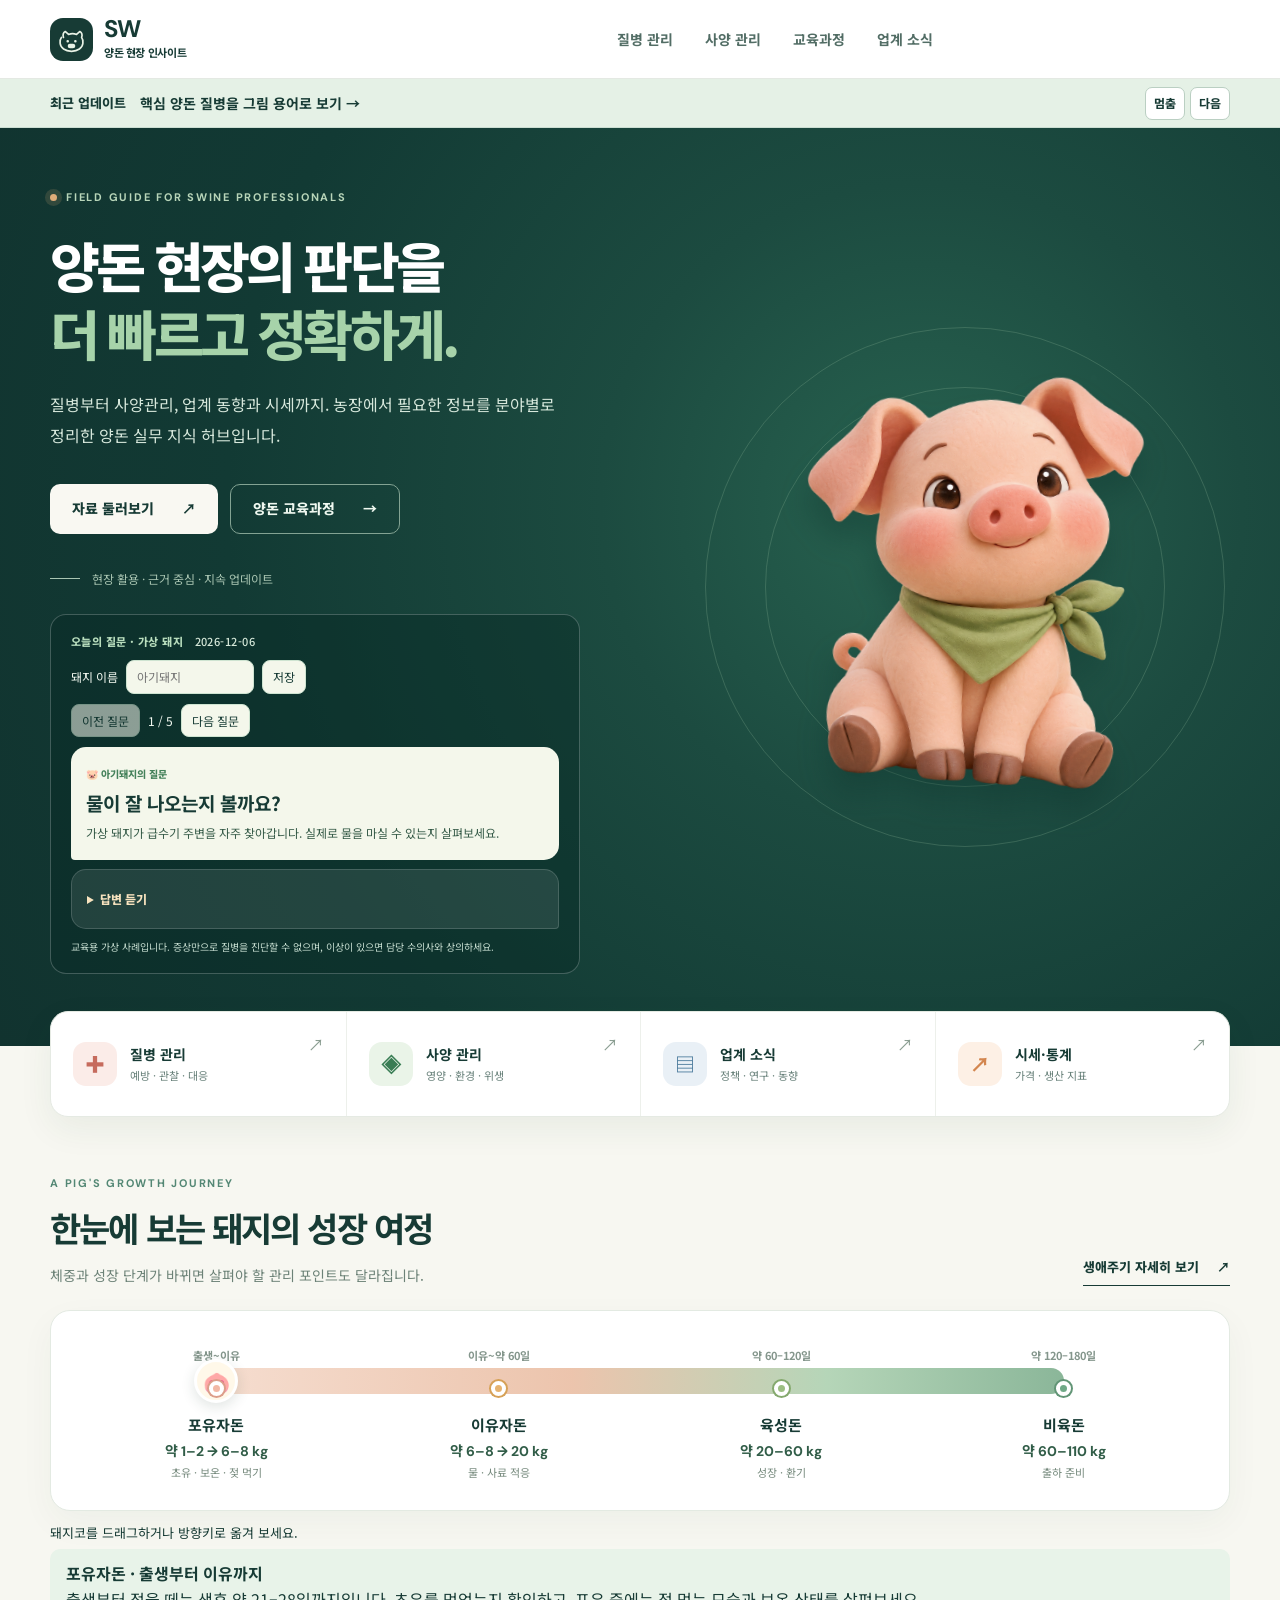
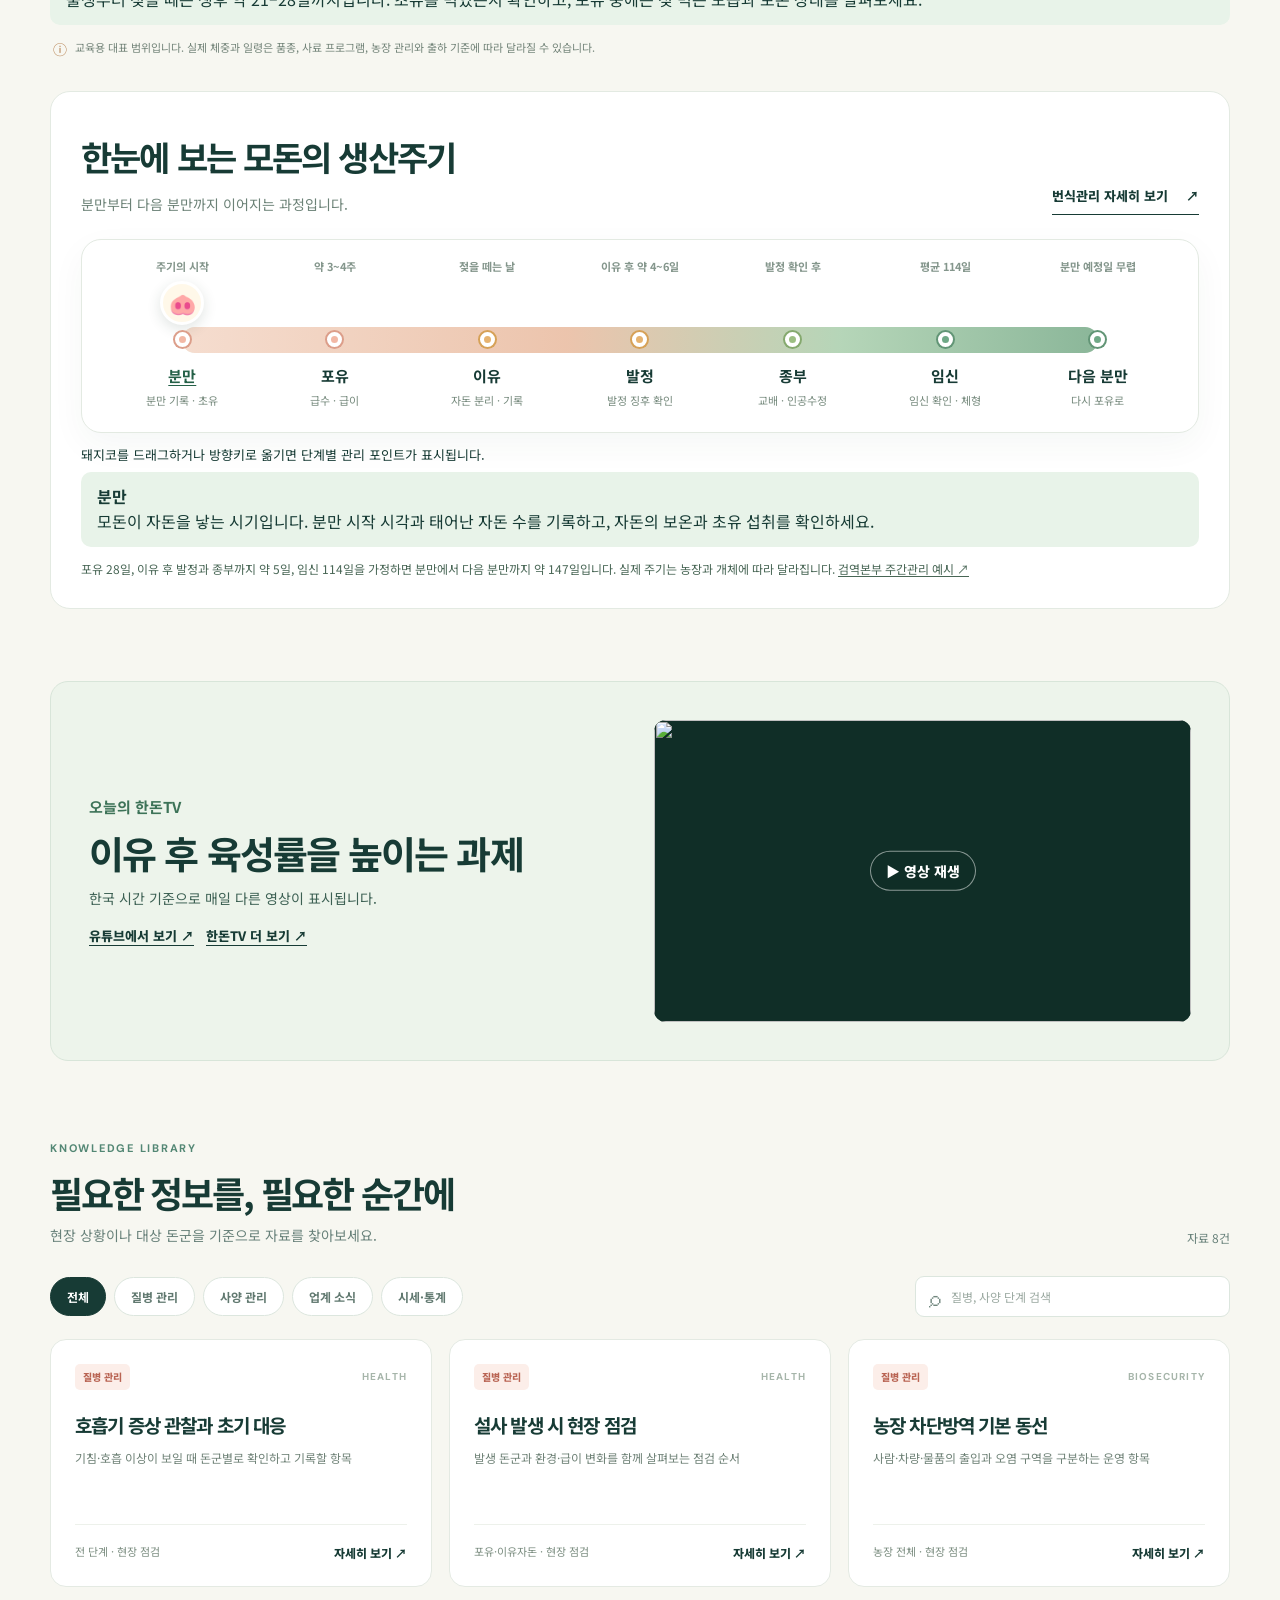
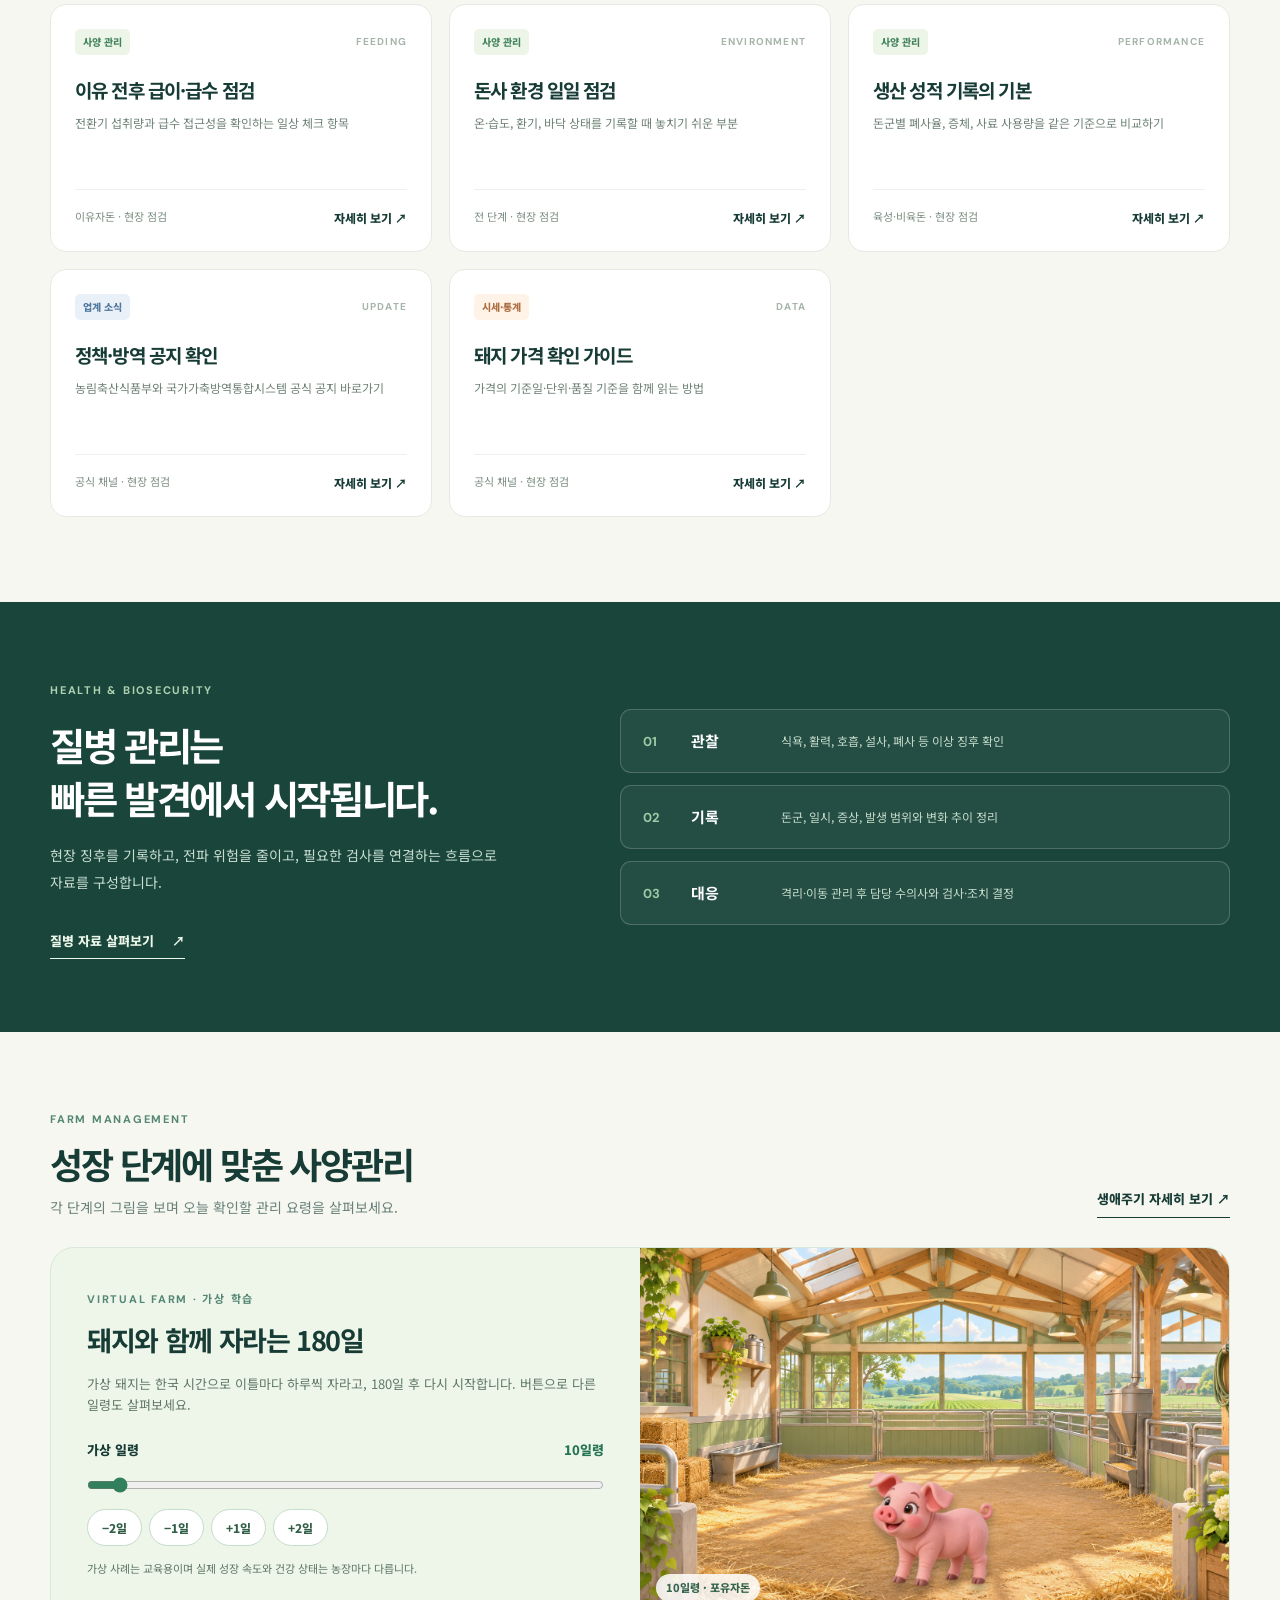
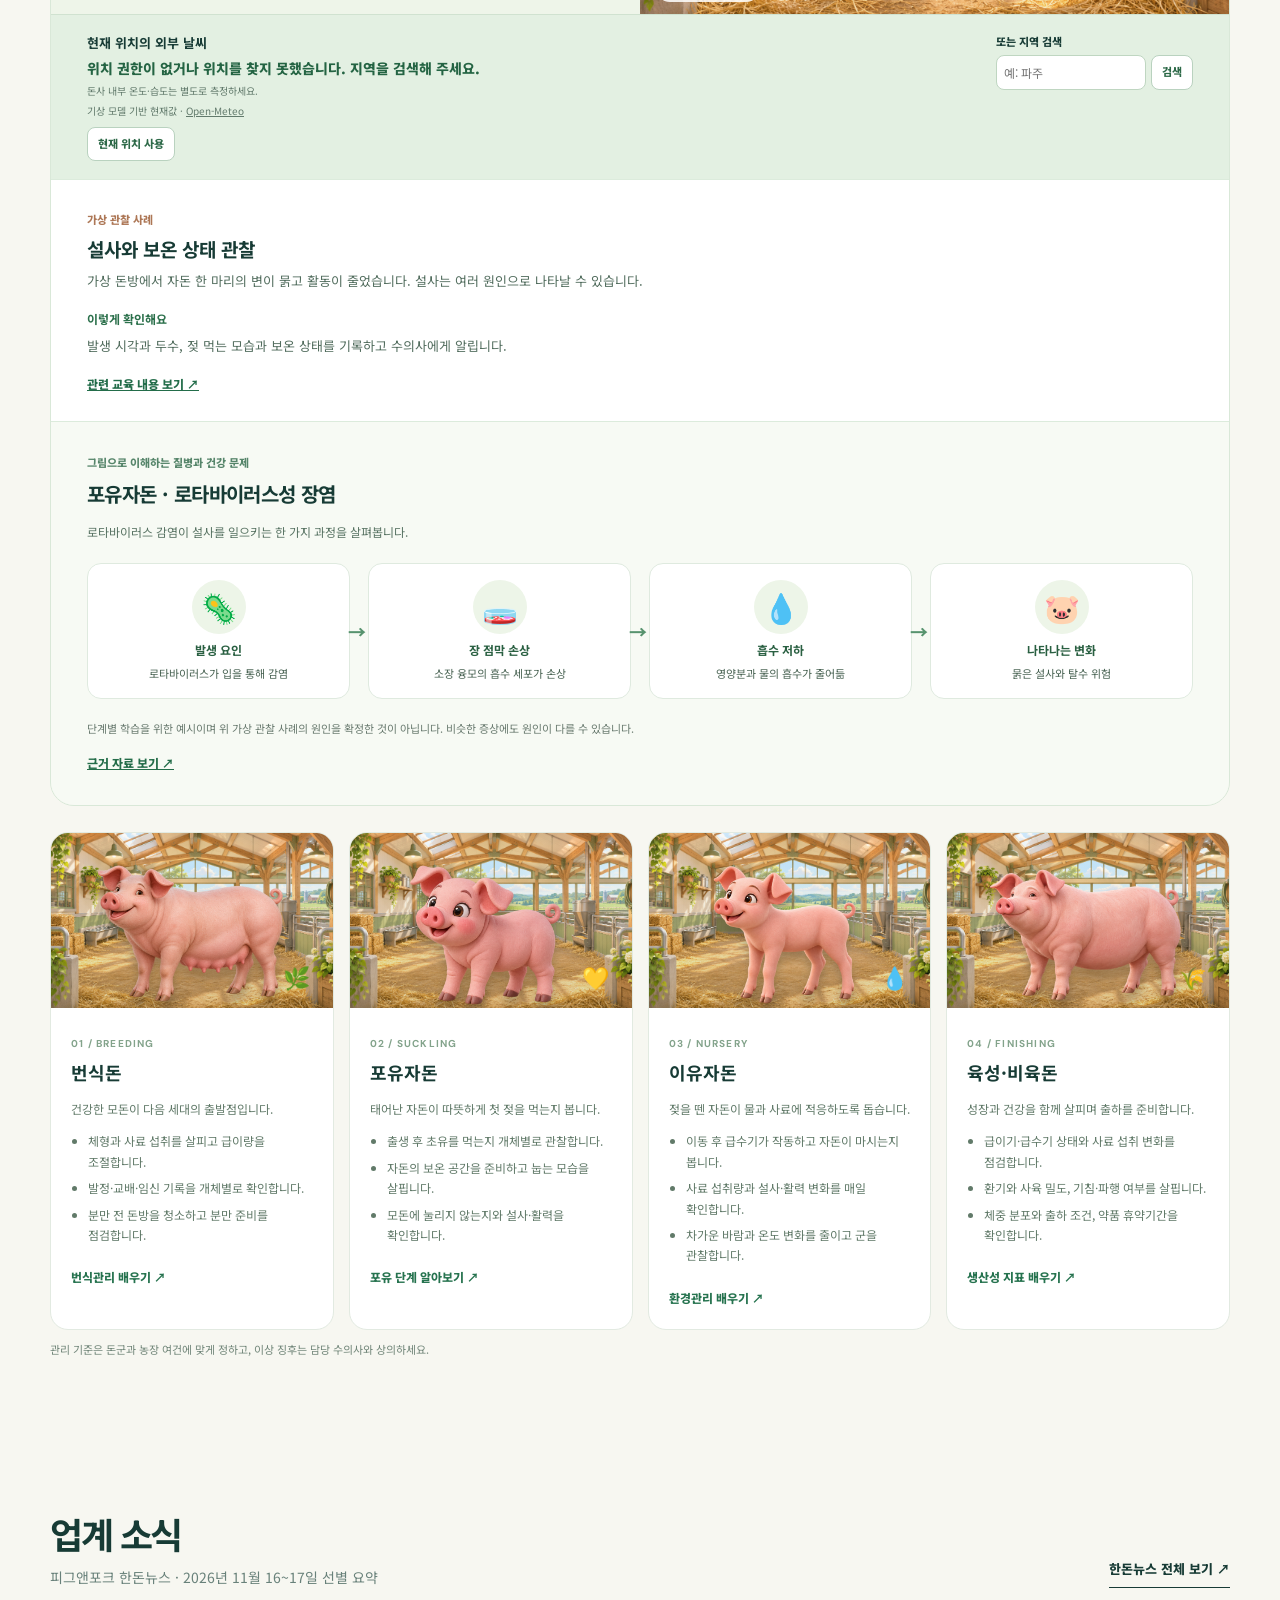
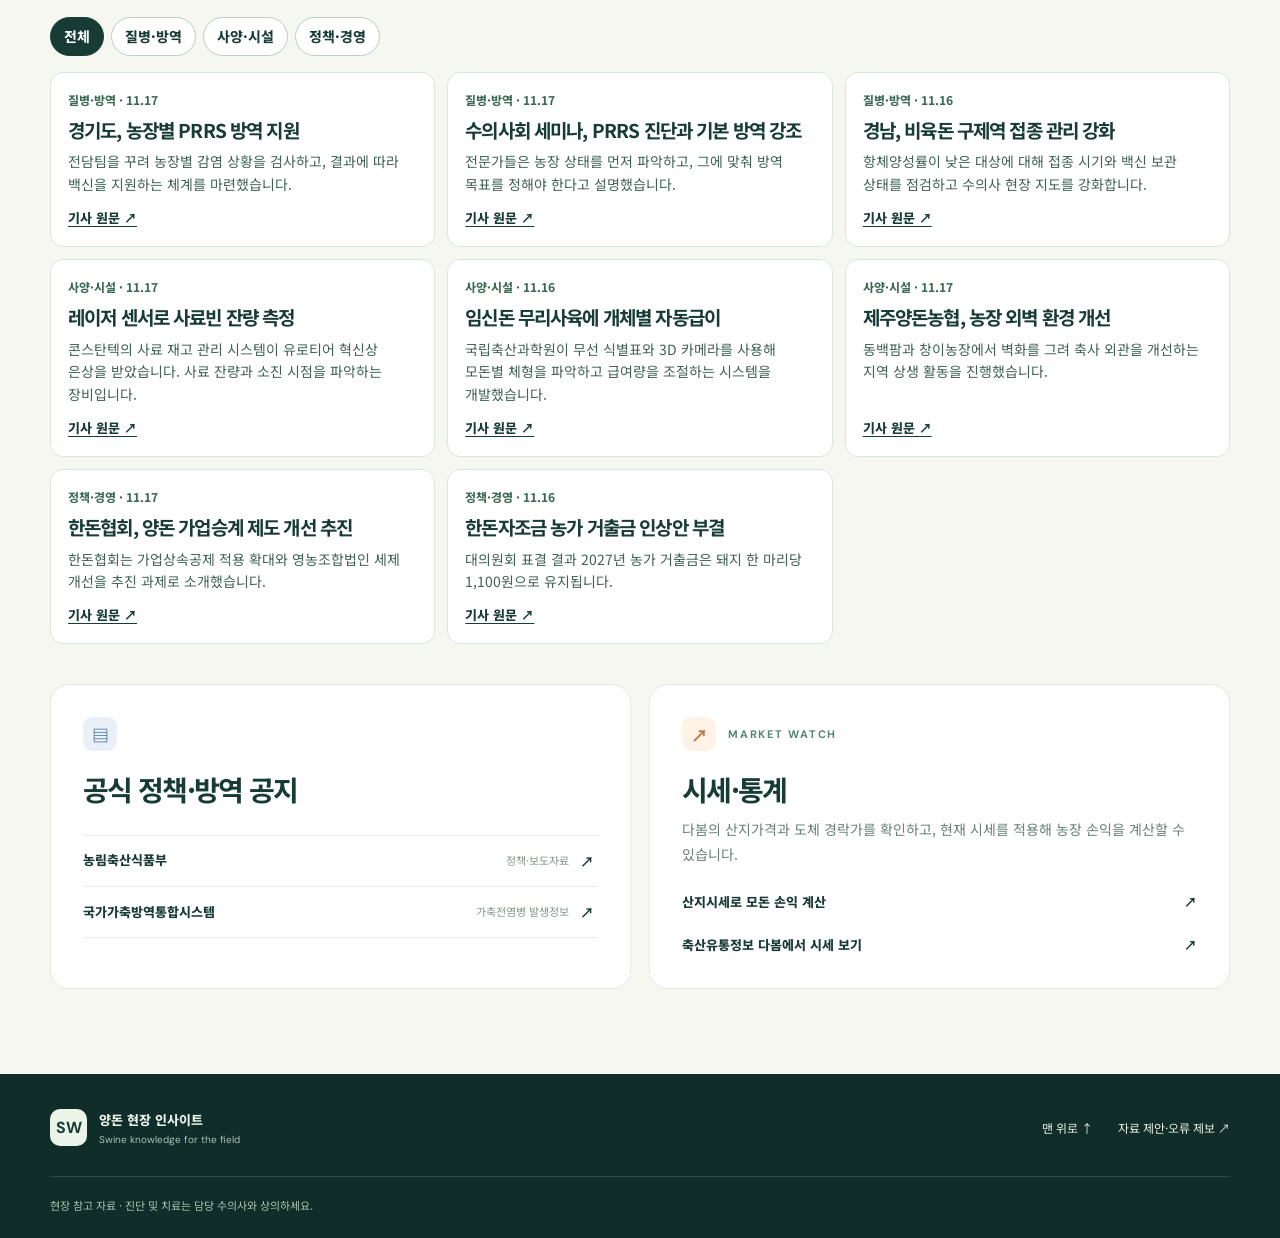
==== index.html @ dd7ab403 "Place sow cycle pig marker above the timeline" ====
<!doctype html>
<html lang="ko">
<head>
  <meta charset="utf-8">
  <meta name="viewport" content="width=device-width, initial-scale=1">
  <meta name="theme-color" content="#173b35">
  <meta name="description" content="양돈 현장을 위한 질병, 사양관리, 업계소식, 시세 정보 허브">
  <title>양돈 현장 인사이트 | SW</title>
  <link rel="icon" type="image/svg+xml" href="favicon.svg?v=swine">
  <link rel="preconnect" href="https://fonts.googleapis.com">
  <link rel="preconnect" href="https://fonts.gstatic.com" crossorigin>
  <link href="https://fonts.googleapis.com/css2?family=DM+Sans:wght@400;500;600;700&family=Noto+Sans+KR:wght@400;500;600;700;800&display=swap" rel="stylesheet">
  <link rel="stylesheet" href="styles.css?v=sow-marker-above">
  <script src="app.js?v=handon" defer></script>
  <script src="daily-pig.js?v=2" defer></script>
  <script src="growth-simulator.js?v=8" defer></script>
  <script src="farm-weather.js?v=1" defer></script>
</head>
<body>
  <a class="skip-link" href="#main">본문 바로가기</a>
  <header class="site-header">
    <div class="header-inner wrap">
      <a class="brand" href="#top" aria-label="SW 양돈 현장 인사이트 홈">
        <span class="brand-icon" aria-hidden="true"><svg viewBox="0 0 64 64" fill="none"><path d="M13 27c-2-5-1-12 4-14l8 7c5-2 14-2 19 0l8-7c5 2 6 9 4 14 3 4 4 9 3 14-1 11-12 19-27 19S6 52 5 41c-1-5 0-10 3-14" stroke="currentColor" stroke-width="4" stroke-linecap="round" stroke-linejoin="round"/><path d="M23 36h.1m18 0h.1" stroke="currentColor" stroke-width="6" stroke-linecap="round"/><rect x="23" y="42" width="18" height="11" rx="5.5" fill="currentColor"/><path d="M29 46v4m6-4v4" stroke="#e9f2e6" stroke-width="2" stroke-linecap="round"/></svg></span>
        <span><strong>SW</strong><small>양돈 현장 인사이트</small></span>
      </a>
      <nav class="desktop-nav" aria-label="주 메뉴">
        <a href="#disease">질병 관리</a><a href="#management">사양 관리</a><a href="course.html">교육과정</a><a href="#news">업계 소식</a>
      </nav>
      <button class="menu-toggle" type="button" aria-label="메뉴 열기" aria-expanded="false" aria-controls="mobile-menu"><span></span><span></span><span></span></button>
    </div>
    <nav class="mobile-nav" id="mobile-menu" aria-label="모바일 메뉴" hidden><a href="#disease">질병 관리</a><a href="#management">사양 관리</a><a href="course.html">교육과정</a><a href="#news">업계 소식</a></nav>
  </header>

  <aside class="updates-bar" aria-label="최근 업데이트">
    <div class="wrap updates-inner">
      <span class="updates-label">최근 업데이트</span>
      <a id="update-link" href="course.html?glossary=%EC%A7%88%EB%B3%91#glossary">핵심 양돈 질병을 그림 용어로 보기 <span aria-hidden="true">→</span></a>
      <div class="updates-controls">
        <button id="update-toggle" type="button" aria-label="업데이트 자동 전환 멈춤">멈춤</button>
        <button id="update-next" type="button" aria-label="다음 업데이트">다음</button>
      </div>
    </div>
  </aside>

  <main id="main">
    <section class="hero" id="top">
      <div class="wrap hero-grid">
        <div class="hero-copy">
          <span class="eyebrow"><span class="pulse"></span> FIELD GUIDE FOR SWINE PROFESSIONALS</span>
          <h1>양돈 현장의 판단을<br><em>더 빠르고 정확하게.</em></h1>
          <p>질병부터 사양관리, 업계 동향과 시세까지. 농장에서 필요한 정보를 분야별로 정리한 양돈 실무 지식 허브입니다.</p>
          <div class="hero-actions"><a class="btn btn-light" href="#explore">자료 둘러보기 <span>↗</span></a><a class="btn btn-ghost" href="course.html">양돈 교육과정 <span>→</span></a></div>
          <div class="hero-note"><span class="note-line"></span> 현장 활용 · 근거 중심 · 지속 업데이트</div>
          <section class="daily-pig-lesson" aria-labelledby="daily-pig-title">
            <div class="daily-pig-label">오늘의 질문 · 가상 돼지 <time id="daily-pig-date"></time></div>
            <form id="pig-name-form" class="pig-quiz-controls"><label for="pig-name">돼지 이름</label><input id="pig-name" maxlength="20" placeholder="아기돼지"><button>저장</button><small id="pig-name-status" role="status"></small></form>
            <div class="pig-quiz-controls"><button type="button" id="pig-prev">이전 질문</button><span id="pig-count" aria-live="polite"></span><button type="button" id="pig-next">다음 질문</button></div>
            <div class="daily-dialog"><div class="dialog-question"><span>🐷 <span id="pig-name-display">아기돼지</span>의 질문</span><h2 id="daily-pig-title">오늘은 무엇을 살펴볼까요?</h2><p id="daily-pig-observation">가상 돼지의 상태를 살펴보세요.</p></div><details class="dialog-answer"><summary>답변 듣기</summary><span>💬 함께 살펴봐요</span><p id="daily-pig-action"></p><a id="daily-pig-link" href="course.html">관련 교육 살펴보기 ↗</a></details></div>
            <small>교육용 가상 사례입니다. 증상만으로 질병을 진단할 수 없으며, 이상이 있으면 담당 수의사와 상의하세요.</small>
          </section>
        </div>
        <div class="hero-art" aria-hidden="true">
          <div class="orbit orbit-one"></div><div class="orbit orbit-two"></div>
          <div class="pig-stage pig-stage-illustrated"><img class="pig-illustration" src="assets/hero-pig.png" alt="" width="1293" height="1217" fetchpriority="high"></div>
        </div>
      </div>
    </section>

    <section class="quick-strip wrap" aria-label="주요 분야 바로가기">
      <a href="#disease"><span class="quick-icon red">✚</span><span><strong>질병 관리</strong><small>예방 · 관찰 · 대응</small></span><span class="arrow">↗</span></a>
      <a href="#management"><span class="quick-icon green">◈</span><span><strong>사양 관리</strong><small>영양 · 환경 · 위생</small></span><span class="arrow">↗</span></a>
      <a href="#news"><span class="quick-icon blue">▤</span><span><strong>업계 소식</strong><small>정책 · 연구 · 동향</small></span><span class="arrow">↗</span></a>
      <a href="#market"><span class="quick-icon orange">↗</span><span><strong>시세·통계</strong><small>가격 · 생산 지표</small></span><span class="arrow">↗</span></a>
    </section>

    <section class="growth-journey wrap" aria-labelledby="growth-title">
      <div class="growth-heading">
        <div><span class="section-kicker">A PIG'S GROWTH JOURNEY</span><h2 id="growth-title">한눈에 보는 돼지의 성장 여정</h2><p>체중과 성장 단계가 바뀌면 살펴야 할 관리 포인트도 달라집니다.</p></div>
        <a class="text-link" href="course.html#chapter-2">생애주기 자세히 보기 <span aria-hidden="true">↗</span></a>
      </div>
      <div class="growth-visual">
        <div class="growth-track"><span class="growth-track-fill" aria-hidden="true"></span><span class="growth-traveler" aria-hidden="true">🐽</span><input id="growth-picker" type="range" min="0" max="3" step="1" value="0" aria-label="돼지 성장 단계" aria-valuetext="포유자돈 · 출생부터 이유까지"></div>
        <ol class="growth-stages">
          <li><span class="growth-age">출생~이유</span><span class="growth-dot newborn"></span><strong>포유자돈</strong><b>약 1–2 → 6–8 kg</b><small>초유 · 보온 · 젖 먹기</small></li>
          <li><span class="growth-age">이유~약 60일</span><span class="growth-dot weaning"></span><strong>이유자돈</strong><b>약 6–8 → 20 kg</b><small>물 · 사료 적응</small></li>
          <li><span class="growth-age">약 60–120일</span><span class="growth-dot grower"></span><strong>육성돈</strong><b>약 20–60 kg</b><small>성장 · 환기</small></li>
          <li><span class="growth-age">약 120–180일</span><span class="growth-dot finisher"></span><strong>비육돈</strong><b>약 60–110 kg</b><small>출하 준비</small></li>
        </ol>
      </div>
      <p class="growth-picker-help">돼지코를 드래그하거나 방향키로 옮겨 보세요.</p>
      <p id="growth-care" class="growth-care" aria-live="polite"><strong>포유자돈 · 출생부터 이유까지</strong> 출생부터 젖을 떼는 생후 약 21–28일까지입니다. 초유를 먹었는지 확인하고, 포유 중에는 젖 먹는 모습과 보온 상태를 살펴보세요.</p>
      <p class="growth-note"><span aria-hidden="true">ⓘ</span> 교육용 대표 범위입니다. 실제 체중과 일령은 품종, 사료 프로그램, 농장 관리와 출하 기준에 따라 달라질 수 있습니다.</p>

      <section class="sow-journey" aria-labelledby="sow-cycle-title">
        <div class="growth-heading">
          <div><h2 id="sow-cycle-title">한눈에 보는 모돈의 생산주기</h2><p>분만부터 다음 분만까지 이어지는 과정입니다.</p></div>
          <a class="text-link" href="course.html#chapter-6">번식관리 자세히 보기 <span aria-hidden="true">↗</span></a>
        </div>
        <div class="growth-visual sow-visual">
          <div class="sow-timeline">
            <div class="growth-track">
              <span class="growth-track-fill" aria-hidden="true"></span><span class="growth-traveler" aria-hidden="true">🐽</span>
              <input id="sow-cycle-picker" type="range" min="0" max="6" step="1" value="0" aria-label="모돈 생산주기 단계" aria-valuetext="분만" aria-controls="sow-cycle-care" aria-describedby="sow-cycle-help">
            </div>
            <ol class="growth-stages sow-cycle" aria-label="모돈의 생산주기 순서">
              <li><span class="growth-age">주기의 시작</span><span class="growth-dot newborn"></span><strong>분만</strong><small>분만 기록 · 초유</small></li>
              <li><span class="growth-age">약 3~4주</span><span class="growth-dot newborn"></span><strong>포유</strong><small>급수 · 급이</small></li>
              <li><span class="growth-age">젖을 떼는 날</span><span class="growth-dot weaning"></span><strong>이유</strong><small>자돈 분리 · 기록</small></li>
              <li><span class="growth-age">이유 후 약 4~6일</span><span class="growth-dot weaning"></span><strong>발정</strong><small>발정 징후 확인</small></li>
              <li><span class="growth-age">발정 확인 후</span><span class="growth-dot grower"></span><strong>종부</strong><small>교배 · 인공수정</small></li>
              <li><span class="growth-age">평균 114일</span><span class="growth-dot finisher"></span><strong>임신</strong><small>임신 확인 · 체형</small></li>
              <li><span class="growth-age">분만 예정일 무렵</span><span class="growth-dot finisher"></span><strong>다음 분만</strong><small>다시 포유로</small></li>
            </ol>
          </div>
        </div>
        <p id="sow-cycle-help" class="growth-picker-help">돼지코를 드래그하거나 방향키로 옮기면 단계별 관리 포인트가 표시됩니다.</p>
        <p id="sow-cycle-care" class="growth-care" aria-live="polite" aria-atomic="true"><strong>분만</strong> 모돈이 자돈을 낳는 시기입니다. 분만 시작 시각과 태어난 자돈 수를 기록하고, 자돈의 보온과 초유 섭취를 확인하세요.</p>
        <p class="sow-cycle-note">포유 28일, 이유 후 발정과 종부까지 약 5일, 임신 114일을 가정하면 분만에서 다음 분만까지 약 147일입니다. 실제 주기는 농장과 개체에 따라 달라집니다. <a href="https://ebook.qia.go.kr/src/viewer/main.php?category=1&amp;host=main&amp;page=23&amp;site=20220228_150245" target="_blank" rel="noopener noreferrer">검역본부 주간관리 예시 ↗</a></p>
      </section>
    </section>

    <section class="wrap daily-show" id="daily-show" aria-labelledby="daily-show-heading">
      <div class="daily-show-copy">
        <h2 id="daily-show-heading">오늘의 한돈TV</h2>
        <h3 id="daily-video-title"></h3>
        <p>한국 시간 기준으로 매일 다른 영상이 표시됩니다.</p>
        <div class="daily-show-links">
          <a id="daily-youtube-link" href="https://www.handontv.com/" target="_blank" rel="noopener noreferrer">유튜브에서 보기 ↗</a>
          <a href="https://www.handontv.com/" target="_blank" rel="noopener noreferrer">한돈TV 더 보기 ↗</a>
        </div>
      </div>
      <div class="daily-video" id="daily-video">
        <noscript><a href="https://www.handontv.com/">한돈TV 영상 목록 보기 ↗</a></noscript>
      </div>
    </section>

    <section class="section wrap explore" id="explore">
      <div class="section-heading"><div><span class="section-kicker">KNOWLEDGE LIBRARY</span><h2>필요한 정보를, 필요한 순간에</h2><p>현장 상황이나 대상 돈군을 기준으로 자료를 찾아보세요.</p></div><span class="section-count" id="result-count"></span></div>
      <div class="library-toolbar"><div class="filter-scroll" role="group" aria-label="자료 분야"><button class="filter active" data-filter="all" aria-pressed="true">전체</button><button class="filter" data-filter="disease" aria-pressed="false">질병 관리</button><button class="filter" data-filter="management" aria-pressed="false">사양 관리</button><button class="filter" data-filter="news" aria-pressed="false">업계 소식</button><button class="filter" data-filter="market" aria-pressed="false">시세·통계</button></div><label class="search-box"><span aria-hidden="true">⌕</span><span class="sr-only">자료 검색</span><input id="search" type="search" placeholder="질병, 사양 단계 검색"></label></div>
      <div class="card-grid" id="card-grid"></div><p class="empty-state" id="empty-state" hidden>검색 결과가 없습니다. 다른 단어로 검색해 보세요.</p>
    </section>

    <section class="feature-section" id="disease"><div class="wrap feature-grid"><div class="feature-lead"><span class="section-kicker light">HEALTH & BIOSECURITY</span><h2>질병 관리는<br>빠른 발견에서 시작됩니다.</h2><p>현장 징후를 기록하고, 전파 위험을 줄이고, 필요한 검사를 연결하는 흐름으로 자료를 구성합니다.</p><a class="text-link light-link" href="#explore" data-jump-filter="disease">질병 자료 살펴보기 <span>↗</span></a></div><div class="feature-steps"><div><span>01</span><strong>관찰</strong><p>식욕, 활력, 호흡, 설사, 폐사 등 이상 징후 확인</p></div><div><span>02</span><strong>기록</strong><p>돈군, 일시, 증상, 발생 범위와 변화 추이 정리</p></div><div><span>03</span><strong>대응</strong><p>격리·이동 관리 후 담당 수의사와 검사·조치 결정</p></div></div></div></section>

    <section class="section wrap management-section" id="management" aria-labelledby="management-heading">
      <div class="section-heading"><div><span class="section-kicker">FARM MANAGEMENT</span><h2 id="management-heading">성장 단계에 맞춘 사양관리</h2><p>각 단계의 그림을 보며 오늘 확인할 관리 요령을 살펴보세요.</p></div><a class="text-link" href="course.html#chapter-2">생애주기 자세히 보기 ↗</a></div>
      <div class="growth-lab" aria-labelledby="growth-lab-title">
        <div class="lab-copy"><span class="section-kicker">VIRTUAL FARM · 가상 학습</span><h3 id="growth-lab-title">돼지와 함께 자라는 180일</h3><p>가상 돼지는 한국 시간으로 이틀마다 하루씩 자라고, 180일 후 다시 시작합니다. 버튼으로 다른 일령도 살펴보세요.</p><label for="lab-day">가상 일령 <output id="lab-day-output" for="lab-day">1일령</output></label><input type="range" id="lab-day" min="1" max="180" value="1" step="1"><div class="lab-controls"><button type="button" data-lab-step="-2">−2일</button><button type="button" data-lab-step="-1">−1일</button><button type="button" data-lab-step="1">+1일</button><button type="button" data-lab-step="2">+2일</button></div><p class="lab-caption">가상 사례는 교육용이며 실제 성장 속도와 건강 상태는 농장마다 다릅니다.</p></div>
        <div class="lab-world" data-weather="unknown"><span class="lab-cloud cloud-one"></span><span class="lab-cloud cloud-two"></span><div class="lab-ground"></div><img id="lab-pig" src="assets/pig-suckling-v2.png" alt="" width="400" height="260"><span class="lab-stage" id="lab-stage">포유자돈</span></div>
        <div class="lab-weather"><div><strong>현재 위치의 외부 날씨</strong><span id="weather-reading" role="status">위치 확인 중…</span><small id="weather-time">돈사 내부 온도·습도는 별도로 측정하세요.</small><small>기상 모델 기반 현재값 · <a href="https://open-meteo.com/" target="_blank" rel="noopener noreferrer">Open-Meteo</a></small><button type="button" id="weather-gps">현재 위치 사용</button></div><form id="weather-form"><label for="weather-search">또는 지역 검색</label><div><input id="weather-search" type="search" placeholder="예: 파주" minlength="2" required><button type="submit">검색</button></div><select id="weather-results" aria-label="검색 결과에서 지역 선택" hidden></select><button type="button" id="weather-apply" hidden>이 지역 선택</button></form></div>
        <div class="lab-observation" aria-live="polite"><span>가상 관찰 사례</span><h4 id="lab-case-title">젖을 먹는지 살펴보기</h4><p id="lab-case">태어난 자돈이 모돈 곁에서 젖을 찾습니다. 한 마리가 뒤처지지는 않는지 확인해 보세요.</p><strong>이렇게 확인해요</strong><p id="lab-action">초유 섭취와 보온 공간을 확인하고, 활력이 떨어지는 자돈은 담당 수의사와 상의합니다.</p><a id="lab-link" href="course.html#chapter-2">관련 교육 내용 보기 ↗</a></div>
        <section class="disease-mechanism" aria-labelledby="mechanism-title"><span class="mechanism-kicker">그림으로 이해하는 질병과 건강 문제</span><h4 id="mechanism-title">포유자돈 · 로타바이러스성 장염</h4><p id="mechanism-intro">해당 시기에 배울 수 있는 별도 예시입니다.</p><ol class="mechanism-flow" id="mechanism-flow"></ol><p class="mechanism-note">단계별 학습을 위한 예시이며 위 가상 관찰 사례의 원인을 확정한 것이 아닙니다. 비슷한 증상에도 원인이 다를 수 있습니다.</p><a id="mechanism-source" href="https://www.merckvetmanual.com/" target="_blank" rel="noopener noreferrer">근거 자료 보기 ↗</a></section>
      </div>
      <div class="care-grid">
        <article class="care-card care-breeding"><div class="care-scene" aria-hidden="true"><span class="care-sun">✳</span><span class="care-hill"></span><img src="assets/pig-breeding-v2.png" alt=""><span class="care-object">🌿</span></div><div class="care-content"><span class="stage-num">01 / BREEDING</span><h3>번식돈</h3><p>건강한 모돈이 다음 세대의 출발점입니다.</p><ul><li>체형과 사료 섭취를 살피고 급이량을 조절합니다.</li><li>발정·교배·임신 기록을 개체별로 확인합니다.</li><li>분만 전 돈방을 청소하고 분만 준비를 점검합니다.</li></ul><a href="course.html#chapter-6">번식관리 배우기 ↗</a></div></article>
        <article class="care-card care-suckling"><div class="care-scene" aria-hidden="true"><span class="care-sun">☀</span><span class="care-hill"></span><img src="assets/pig-suckling-v2.png" alt=""><span class="care-object">💛</span></div><div class="care-content"><span class="stage-num">02 / SUCKLING</span><h3>포유자돈</h3><p>태어난 자돈이 따뜻하게 첫 젖을 먹는지 봅니다.</p><ul><li>출생 후 초유를 먹는지 개체별로 관찰합니다.</li><li>자돈의 보온 공간을 준비하고 눕는 모습을 살핍니다.</li><li>모돈에 눌리지 않는지와 설사·활력을 확인합니다.</li></ul><a href="course.html#chapter-2">포유 단계 알아보기 ↗</a></div></article>
        <article class="care-card care-nursery"><div class="care-scene" aria-hidden="true"><span class="care-sun">✦</span><span class="care-hill"></span><img src="assets/pig-nursery-v2.png" alt=""><span class="care-object">💧</span></div><div class="care-content"><span class="stage-num">03 / NURSERY</span><h3>이유자돈</h3><p>젖을 뗀 자돈이 물과 사료에 적응하도록 돕습니다.</p><ul><li>이동 후 급수기가 작동하고 자돈이 마시는지 봅니다.</li><li>사료 섭취량과 설사·활력 변화를 매일 확인합니다.</li><li>차가운 바람과 온도 변화를 줄이고 군을 관찰합니다.</li></ul><a href="course.html#chapter-4">환경관리 배우기 ↗</a></div></article>
        <article class="care-card care-finishing"><div class="care-scene" aria-hidden="true"><span class="care-sun">✺</span><span class="care-hill"></span><img src="assets/pig-finishing-v2.png" alt=""><span class="care-object">🌾</span></div><div class="care-content"><span class="stage-num">04 / FINISHING</span><h3>육성·비육돈</h3><p>성장과 건강을 함께 살피며 출하를 준비합니다.</p><ul><li>급이기·급수기 상태와 사료 섭취 변화를 점검합니다.</li><li>환기와 사육 밀도, 기침·파행 여부를 살핍니다.</li><li>체중 분포와 출하 조건, 약품 휴약기간을 확인합니다.</li></ul><a href="course.html#chapter-9">생산성 지표 배우기 ↗</a></div></article>
      </div>
      <p class="care-note">관리 기준은 돈군과 농장 여건에 맞게 정하고, 이상 징후는 담당 수의사와 상의하세요.</p>
    </section>

    <section class="section wrap news-digest" id="news" aria-labelledby="digest-heading">
      <div class="section-heading"><div><h2 id="digest-heading">업계 소식</h2><p>피그앤포크 한돈뉴스 · 2026년 11월 16~17일 선별 요약</p></div>
        <a class="text-link" href="https://www.pignpork.com/news/articleList.html?sc_section_code=S1N1&amp;view_type=sm" target="_blank" rel="noopener noreferrer">한돈뉴스 전체 보기 ↗</a>
      </div>
      <div class="digest-filters" role="group" aria-label="업계 소식 분야">
        <button type="button" data-digest-filter="all" aria-pressed="true">전체</button>
        <button type="button" data-digest-filter="health" aria-pressed="false">질병·방역</button>
        <button type="button" data-digest-filter="farm" aria-pressed="false">사양·시설</button>
        <button type="button" data-digest-filter="policy" aria-pressed="false">정책·경영</button>
      </div>
      <div class="digest-grid">
        <article class="digest-card" data-digest-topic="health"><span>질병·방역 · <time datetime="2026-11-17">11.17</time></span><h3>경기도, 농장별 PRRS 방역 지원</h3><p>전담팀을 꾸려 농장별 감염 상황을 검사하고, 결과에 따라 백신을 지원하는 체계를 마련했습니다.</p><a href="https://www.pignpork.com/news/articleView.html?idxno=20195" target="_blank" rel="noopener noreferrer">기사 원문 ↗</a></article>
        <article class="digest-card" data-digest-topic="health"><span>질병·방역 · <time datetime="2026-11-17">11.17</time></span><h3>수의사회 세미나, PRRS 진단과 기본 방역 강조</h3><p>전문가들은 농장 상태를 먼저 파악하고, 그에 맞춰 방역 목표를 정해야 한다고 설명했습니다.</p><a href="https://www.pignpork.com/news/articleView.html?idxno=20190" target="_blank" rel="noopener noreferrer">기사 원문 ↗</a></article>
        <article class="digest-card" data-digest-topic="health"><span>질병·방역 · <time datetime="2026-11-16">11.16</time></span><h3>경남, 비육돈 구제역 접종 관리 강화</h3><p>항체양성률이 낮은 대상에 대해 접종 시기와 백신 보관 상태를 점검하고 수의사 현장 지도를 강화합니다.</p><a href="https://www.pignpork.com/news/articleView.html?idxno=20177" target="_blank" rel="noopener noreferrer">기사 원문 ↗</a></article>
        <article class="digest-card" data-digest-topic="farm"><span>사양·시설 · <time datetime="2026-11-17">11.17</time></span><h3>레이저 센서로 사료빈 잔량 측정</h3><p>콘스탄텍의 사료 재고 관리 시스템이 유로티어 혁신상 은상을 받았습니다. 사료 잔량과 소진 시점을 파악하는 장비입니다.</p><a href="https://www.pignpork.com/news/articleView.html?idxno=20188" target="_blank" rel="noopener noreferrer">기사 원문 ↗</a></article>
        <article class="digest-card" data-digest-topic="farm"><span>사양·시설 · <time datetime="2026-11-16">11.16</time></span><h3>임신돈 무리사육에 개체별 자동급이</h3><p>국립축산과학원이 무선 식별표와 3D 카메라를 사용해 모돈별 체형을 파악하고 급여량을 조절하는 시스템을 개발했습니다.</p><a href="https://www.pignpork.com/news/articleView.html?idxno=20178" target="_blank" rel="noopener noreferrer">기사 원문 ↗</a></article>
        <article class="digest-card" data-digest-topic="farm"><span>사양·시설 · <time datetime="2026-11-17">11.17</time></span><h3>제주양돈농협, 농장 외벽 환경 개선</h3><p>동백팜과 창이농장에서 벽화를 그려 축사 외관을 개선하는 지역 상생 활동을 진행했습니다.</p><a href="https://www.pignpork.com/news/articleView.html?idxno=20200" target="_blank" rel="noopener noreferrer">기사 원문 ↗</a></article>
        <article class="digest-card" data-digest-topic="policy"><span>정책·경영 · <time datetime="2026-11-17">11.17</time></span><h3>한돈협회, 양돈 가업승계 제도 개선 추진</h3><p>한돈협회는 가업상속공제 적용 확대와 영농조합법인 세제 개선을 추진 과제로 소개했습니다.</p><a href="https://www.pignpork.com/news/articleView.html?idxno=20203" target="_blank" rel="noopener noreferrer">기사 원문 ↗</a></article>
        <article class="digest-card" data-digest-topic="policy"><span>정책·경영 · <time datetime="2026-11-16">11.16</time></span><h3>한돈자조금 농가 거출금 인상안 부결</h3><p>대의원회 표결 결과 2027년 농가 거출금은 돼지 한 마리당 1,100원으로 유지됩니다.</p><a href="https://www.pignpork.com/news/articleView.html?idxno=20160" target="_blank" rel="noopener noreferrer">기사 원문 ↗</a></article>
      </div>
    </section>
    <section class="section wrap information-grid"><div class="info-panel"><div class="panel-top"><span class="panel-symbol blue-symbol">▤</span></div><h2>공식 정책·방역 공지</h2><div class="source-list"><a href="https://www.mafra.go.kr/" target="_blank" rel="noopener noreferrer"><span>농림축산식품부</span><small>정책·보도자료</small><b>↗</b></a><a href="https://home.kahis.go.kr/" target="_blank" rel="noopener noreferrer"><span>국가가축방역통합시스템</span><small>가축전염병 발생정보</small><b>↗</b></a></div></div><div class="info-panel market-panel" id="market"><div class="panel-top"><span class="panel-symbol orange-symbol">↗</span><span class="section-kicker">MARKET WATCH</span></div><h2>시세·통계</h2><p>다봄의 산지가격과 도체 경락가를 확인하고, 현재 시세를 적용해 농장 손익을 계산할 수 있습니다.</p><a class="market-link" href="course.html#chapter-9">산지시세로 모돈 손익 계산 <span>↗</span></a><a class="market-link" href="https://www.ekapepia.com/v3/web/main.do" target="_blank" rel="noopener noreferrer">축산유통정보 다봄에서 시세 보기 <span>↗</span></a></div></section>

  </main>
  <footer class="footer"><div class="wrap footer-inner"><div class="footer-brand"><span class="footer-mark">SW</span><span>양돈 현장 인사이트<small>Swine knowledge for the field</small></span></div><div class="footer-links"><a href="#top">맨 위로 ↑</a><a href="https://github.com/micolrun/sw/issues" target="_blank" rel="noopener noreferrer">자료 제안·오류 제보 ↗</a></div></div><div class="wrap footer-bottom">현장 참고 자료 · 진단 및 치료는 담당 수의사와 상의하세요.</div></footer>
  <dialog id="detail-dialog" aria-labelledby="dialog-title"><button class="dialog-close" type="button" aria-label="닫기">×</button><div id="dialog-content"></div></dialog>
</body>
</html>
---- styles.css ----
:root{--ink:#173b35;--ink-2:#31534e;--muted:#68817a;--cream:#f7f7f1;--line:#dce6de;--mint:#e8f3e9;--orange:#ef985c;--white:#fff;--radius:20px}*{box-sizing:border-box}html{scroll-behavior:smooth}body{margin:0;background:var(--cream);color:var(--ink);font-family:'Noto Sans KR',sans-serif;line-height:1.6}button,input{font:inherit}a{color:inherit;text-decoration:none}button{cursor:pointer}svg{display:block}.wrap{width:min(1180px,calc(100% - 48px));margin-inline:auto}.sr-only{position:absolute;width:1px;height:1px;padding:0;margin:-1px;overflow:hidden;clip:rect(0,0,0,0);white-space:nowrap;border:0}.skip-link{position:absolute;left:12px;top:-50px;z-index:100;background:#fff;padding:8px 12px}.skip-link:focus{top:12px}:focus-visible{outline:3px solid #e99c61;outline-offset:3px}.site-header{position:sticky;top:0;z-index:40;background:rgba(255,255,255,.96);border-bottom:1px solid #e4e9e3;backdrop-filter:blur(14px)}.header-inner{height:78px;display:flex;align-items:center;gap:36px}.brand{display:flex;align-items:center;gap:11px;min-width:234px}.brand-icon{width:43px;height:43px;display:grid;place-items:center;border-radius:13px;background:var(--ink);color:#e9f2e6;padding:8px}.brand-icon svg{width:100%}.brand strong{display:block;font:700 24px/1 'DM Sans',sans-serif;letter-spacing:-.05em}.brand small{display:block;margin-top:3px;font-size:11px;letter-spacing:-.035em;font-weight:700}.desktop-nav{display:flex;align-items:center;gap:32px;margin:auto}.desktop-nav a{font-size:14px;font-weight:700;color:#526d65;transition:color .2s}.desktop-nav a:hover{color:#126646}.header-action{border:1px solid var(--line);border-radius:999px;padding:10px 17px;font-size:13px;font-weight:700;white-space:nowrap}.header-action span{margin-left:10px}.menu-toggle,.mobile-nav{display:none}.hero{background:radial-gradient(circle at 72% 41%,#286350 0,#1c4b40 30%,#123a34 65%,#11332f 100%);color:#fff;overflow:hidden}.hero-grid{min-height:535px;display:grid;grid-template-columns:1.1fr .9fr;align-items:center;position:relative}.hero-copy{position:relative;z-index:2;padding:62px 0 72px}.eyebrow,.section-kicker{display:inline-block;font:700 11px/1.3 'DM Sans','Noto Sans KR',sans-serif;letter-spacing:.16em;color:#538774}.eyebrow{color:#b8d5b9;display:flex;align-items:center;gap:9px}.pulse{width:7px;height:7px;border-radius:50%;background:#dfac79;box-shadow:0 0 0 5px #dfac7928}.hero h1{font-size:clamp(40px,4.25vw,65px);line-height:1.25;letter-spacing:-.07em;margin:27px 0 22px;font-weight:800}.hero h1 em{font-style:normal;color:#a7d3aa}.hero p{max-width:540px;color:#d7e8dc;font-size:16px;line-height:1.95;word-break:keep-all}.hero-actions{display:flex;gap:12px;margin-top:32px}.btn{min-height:50px;padding:0 22px;border-radius:10px;display:inline-flex;align-items:center;gap:28px;justify-content:space-between;font-size:14px;font-weight:800;transition:transform .2s,background .2s}.btn:hover{transform:translateY(-2px)}.btn-light{background:#f9f8f2;color:var(--ink)}.btn-ghost{border:1px solid #83a393;color:#eff8f0}.btn-ghost:hover{background:#ffffff13}.hero-note{display:flex;align-items:center;gap:12px;margin-top:35px;color:#a9c5b2;font-size:12px}.note-line{height:1px;width:30px;background:#a9c5b2}.hero-art{height:100%;min-height:460px;position:relative;display:grid;place-items:center}.orbit{position:absolute;border:1px solid #93bd9b40;border-radius:50%}.orbit-one{width:520px;height:520px}.orbit-two{width:400px;height:400px}.pig-illustration{width:min(95%,500px);position:relative;z-index:1;filter:drop-shadow(0 22px 15px #0b2f2955)}.art-card{position:absolute;z-index:2;display:flex;align-items:center;gap:11px;padding:12px 15px;border:1px solid #ffffff50;background:#f8faf2ed;color:var(--ink);border-radius:13px;box-shadow:0 20px 35px #0b2f2938;min-width:180px}.art-card strong{display:block;font-size:12px}.art-card small{display:block;color:#749088;font-size:10px;margin-top:2px}.art-card-top{left:-20px;top:22%}.art-card-bottom{right:-16px;bottom:18%}.mini-icon{display:grid;place-items:center;width:32px;height:32px;border-radius:9px;background:#fbe9e5;color:#c96153;font-size:17px;font-weight:800}.chart-icon{background:#e3f0e3;color:#3b8a60}.quick-strip{display:grid;grid-template-columns:repeat(4,1fr);background:#fff;border:1px solid #e5eae3;border-radius:18px;box-shadow:0 12px 35px #1a443411;transform:translateY(-35px);position:relative;z-index:3}.quick-strip a{min-height:104px;padding:20px 22px;display:flex;align-items:center;gap:13px;position:relative}.quick-strip a+a{border-left:1px solid #edf0eb}.quick-strip a:hover{background:#f7fbf7}.quick-strip a:first-child:hover{border-radius:18px 0 0 18px}.quick-strip a:last-child:hover{border-radius:0 18px 18px 0}.quick-icon{width:44px;height:44px;flex:none;border-radius:13px;display:grid;place-items:center;font-size:20px;font-weight:800}.quick-icon.red{background:#fbece8;color:#c66b5d}.quick-icon.green{background:#eaf4e8;color:#397d54}.quick-icon.blue{background:#e9f0f6;color:#5481a1}.quick-icon.orange{background:#fdf0e5;color:#d3864f}.quick-strip strong{display:block;font-size:14px}.quick-strip small{display:block;color:var(--muted);font-size:11px;margin-top:2px}.quick-strip .arrow{margin-left:auto;align-self:flex-start;color:#8a9d91}.section{padding-top:72px;padding-bottom:85px;scroll-margin-top:90px}.section-heading{display:flex;align-items:end;justify-content:space-between;gap:25px;margin-bottom:29px}.section-heading h2,.info-panel h2,.sources-band h2{font-size:clamp(27px,3vw,36px);line-height:1.3;letter-spacing:-.06em;margin:10px 0 9px}.section-heading p,.info-panel p,.sources-band p{color:var(--muted);margin:0;font-size:14px}.section-count{font-size:12px;color:var(--muted);white-space:nowrap}.library-toolbar{display:flex;align-items:center;justify-content:space-between;gap:20px;margin-bottom:22px}.filter-scroll{display:flex;gap:8px;overflow-x:auto;scrollbar-width:none}.filter-scroll::-webkit-scrollbar{display:none}.filter{border:1px solid var(--line);background:#fff;color:#617970;border-radius:999px;padding:9px 16px;font-size:12px;font-weight:700;white-space:nowrap}.filter.active,.filter:hover{background:var(--ink);color:#fff;border-color:var(--ink)}.search-box{display:flex;align-items:center;gap:8px;min-width:255px;padding:8px 13px;background:#fff;border:1px solid var(--line);border-radius:9px;color:#71877e}.search-box span{font-size:23px;line-height:1}.search-box input{width:100%;border:0;outline:0;font-size:12px;color:var(--ink);background:transparent}.search-box input::placeholder{color:#9caaa2}.card-grid{display:grid;grid-template-columns:repeat(3,1fr);gap:17px}.content-card{min-height:248px;background:#fff;border:1px solid #e4eae3;border-radius:16px;padding:24px;display:flex;flex-direction:column;transition:transform .2s,box-shadow .2s,border-color .2s}.content-card:hover{transform:translateY(-4px);box-shadow:0 16px 35px #24423816;border-color:#c5d9ca}.card-top{display:flex;justify-content:space-between;align-items:center}.tag{display:inline-flex;align-items:center;border-radius:5px;padding:5px 8px;font-size:10px;font-weight:800}.tag.disease{background:#fceee9;color:#b96453}.tag.management{background:#edf5e9;color:#42845c}.tag.news{background:#eaf0f7;color:#4d769c}.tag.market{background:#fff2e6;color:#a96d3f}.card-type{font:700 10px 'DM Sans',sans-serif;letter-spacing:.12em;color:#a6b5aa}.content-card h3{font-size:19px;letter-spacing:-.045em;line-height:1.4;margin:22px 0 9px}.content-card p{font-size:12px;color:#6f8277;margin:0;line-height:1.8;word-break:keep-all}.card-footer{display:flex;align-items:center;justify-content:space-between;margin-top:auto;padding-top:18px;border-top:1px solid #edf1eb;font-size:11px;color:#7c8e81}.card-footer button{border:0;background:none;color:var(--ink);font-size:12px;font-weight:800;padding:0}.empty-state{text-align:center;padding:60px;color:var(--muted);background:#fff;border-radius:16px}.feature-section{background:#1a453b;color:#fff;scroll-margin-top:78px}.feature-grid{padding-top:73px;padding-bottom:73px;display:grid;grid-template-columns:.9fr 1.1fr;gap:70px;align-items:center}.section-kicker.light{color:#aed1b1}.feature-lead h2{font-size:clamp(30px,3vw,42px);letter-spacing:-.06em;line-height:1.38;margin:18px 0}.feature-lead p{color:#c8ded1;font-size:14px;line-height:1.9;max-width:450px;word-break:keep-all}.text-link{display:inline-flex;gap:18px;align-items:center;font-size:13px;font-weight:800;margin-top:21px;border-bottom:1px solid currentColor;padding-bottom:7px}.light-link{color:#eaf6e9}.feature-steps{display:grid;gap:12px}.feature-steps>div{display:grid;grid-template-columns:38px 80px 1fr;align-items:center;gap:10px;background:#ffffff0c;border:1px solid #ffffff30;border-radius:11px;padding:19px 22px}.feature-steps span{font:700 13px 'DM Sans',sans-serif;color:#9dcba6}.feature-steps strong{font-size:15px}.feature-steps p{font-size:12px;color:#c5dbca;margin:0}.management-section{padding-bottom:58px}.stage-grid{display:grid;grid-template-columns:repeat(4,1fr);gap:15px}.stage-card{background:#fff;border:1px solid #e4eae3;border-radius:15px;padding:23px;min-height:222px}.stage-num{font:700 10px 'DM Sans',sans-serif;letter-spacing:.12em;color:#83a38b}.stage-icon{font-size:36px;color:#81a991;line-height:1;margin:27px 0 16px}.stage-card h3{margin:0 0 5px;font-size:17px}.stage-card p{margin:0;font-size:12px;color:var(--muted)}.information-grid{display:grid;grid-template-columns:1fr 1fr;gap:18px;padding-top:12px;scroll-margin-top:90px}.info-panel{background:#fff;border:1px solid #e4eae3;border-radius:19px;padding:32px;scroll-margin-top:95px}.panel-top{display:flex;align-items:center;gap:12px}.panel-symbol{width:34px;height:34px;display:grid;place-items:center;border-radius:9px;font-size:17px;font-weight:800}.blue-symbol{background:#eaf0f7;color:#4d769c}.orange-symbol{background:#fff2e6;color:#c47a42}.info-panel h2{font-size:28px;margin-top:20px}.info-panel p{line-height:1.85;min-height:52px}.source-list{margin-top:27px;border-top:1px solid #e7ede7}.source-list a{display:grid;grid-template-columns:1fr auto 18px;gap:11px;align-items:center;padding:14px 0;border-bottom:1px solid #e7ede7}.source-list span{font-size:13px;font-weight:800}.source-list small{font-size:11px;color:#84968b}.source-list b{font-size:14px}.source-list a:hover span,.market-link:hover{color:#198357}.market-placeholder{display:flex;align-items:center;justify-content:space-between;gap:10px;margin-top:23px;background:#f9f4e9;border:1px dashed #eddbbe;border-radius:10px;padding:18px}.placeholder-label{font-size:12px;font-weight:800;color:#b17640}.market-placeholder strong{font-size:14px}.placeholder-rule{font-size:10px;color:#a69176}.market-link{display:flex;justify-content:space-between;font-size:13px;font-weight:800;margin-top:23px}.sources-band{background:#e8f1e7;scroll-margin-top:90px}.sources-inner{display:flex;align-items:center;justify-content:space-between;gap:30px;padding-top:54px;padding-bottom:54px}.sources-inner>div{max-width:720px}.sources-band h2{font-size:28px}.sources-band p{line-height:1.8}.btn-dark{background:var(--ink);color:#fff;white-space:nowrap}.footer{background:#102d29;color:#e8f1e8;padding:35px 0 23px}.footer-inner{display:flex;justify-content:space-between;align-items:center}.footer-brand{display:flex;align-items:center;gap:12px;font-size:13px;font-weight:800}.footer-mark{width:37px;height:37px;background:#ebf4e9;border-radius:10px;display:grid;place-items:center;color:var(--ink);font:700 16px 'DM Sans',sans-serif}.footer-brand small{display:block;color:#a9c4b2;font:400 10px 'DM Sans',sans-serif;margin-top:2px}.footer-links{display:flex;gap:25px;font-size:12px}.footer-links a:hover{text-decoration:underline}.footer-bottom{border-top:1px solid #ffffff22;color:#a9c4b2;font-size:11px;margin-top:30px;padding-top:20px}dialog{width:min(580px,calc(100% - 32px));border:0;border-radius:18px;padding:35px;background:#fff;color:var(--ink);box-shadow:0 25px 80px #102d2966}dialog::backdrop{background:#102d29aa}.dialog-close{position:absolute;top:13px;right:18px;border:0;background:none;font-size:28px;color:#6c8074}dialog h2{font-size:27px;line-height:1.4;letter-spacing:-.05em;margin:17px 0 11px}dialog p,dialog li{font-size:13px;color:#60796c;line-height:1.9}dialog ul{padding-left:18px;margin-bottom:25px}.dialog-note{padding:12px 15px;background:#edf5ed;border-radius:8px;font-size:12px;color:#416c52}.dialog-status{font-size:11px;color:#8b9f90;margin-top:20px}
@media(max-width:1020px){.desktop-nav{gap:17px}.header-inner{gap:15px}.brand{min-width:210px}.header-action{display:none}.hero-grid{grid-template-columns:1fr .8fr}.art-card-top{left:-30px}.art-card-bottom{right:-25px}.quick-strip a{padding:17px 12px;gap:9px}.quick-icon{width:39px;height:39px}.quick-strip .arrow{display:none}.card-grid{grid-template-columns:repeat(2,1fr)}}
@media(max-width:720px){.wrap{width:min(100% - 32px,1180px)}.header-inner{height:64px}.brand{min-width:0}.brand-icon{width:38px;height:38px}.brand strong{font-size:21px}.brand small{font-size:10px}.desktop-nav{display:none}.menu-toggle{display:grid;gap:4px;margin-left:auto;border:0;background:none;padding:9px}.menu-toggle span{display:block;width:22px;height:2px;background:var(--ink);border-radius:2px}.mobile-nav{display:grid;gap:0;padding:0 16px 10px;background:#fff}.mobile-nav[hidden]{display:none}.mobile-nav a{padding:12px 5px;border-top:1px solid #edf1ed;font-size:14px;font-weight:700}.hero-grid{display:block;min-height:0}.hero-copy{padding:54px 0 15px}.hero h1{font-size:clamp(34px,8vw,49px)}.hero p{font-size:14px}.hero-art{min-height:305px;height:305px}.pig-illustration{width:315px}.orbit-one{width:335px;height:335px}.orbit-two{width:270px;height:270px}.art-card{transform:scale(.8)}.art-card-top{left:-25px;top:5%}.art-card-bottom{right:-30px;bottom:9%}.quick-strip{grid-template-columns:1fr 1fr;transform:translateY(-20px)}.quick-strip a{min-height:84px;padding:13px}.quick-strip a:nth-child(3){border-left:0;border-top:1px solid #edf0eb}.quick-strip a:nth-child(4){border-top:1px solid #edf0eb}.quick-strip a:first-child:hover,.quick-strip a:last-child:hover{border-radius:0}.section{padding-top:52px;padding-bottom:58px}.section-heading{align-items:start}.section-heading h2{font-size:28px}.library-toolbar{display:block}.filter-scroll{margin-bottom:13px}.search-box{width:100%}.card-grid{gap:12px}.feature-grid{grid-template-columns:1fr;gap:25px;padding-top:55px;padding-bottom:55px}.feature-lead h2{font-size:31px}.feature-steps>div{grid-template-columns:35px 1fr;gap:2px}.feature-steps p{grid-column:2}.stage-grid{grid-template-columns:1fr 1fr;gap:10px}.stage-card{min-height:180px;padding:18px}.stage-icon{margin:17px 0 11px}.information-grid{grid-template-columns:1fr;padding-top:0}.sources-inner{display:block;padding-top:45px;padding-bottom:45px}.sources-inner .btn{margin-top:20px}.footer-inner{align-items:start;gap:20px}.footer-links{display:grid;gap:8px}}

/* A more expressive, responsive growth infographic and a gently animated mascot. */
.daily-dialog{display:grid;gap:9px;margin:10px 0}.dialog-question,.dialog-answer{padding:12px 15px;border-radius:15px}.dialog-question{background:#f4f7eb;color:#214638;border-bottom-left-radius:4px}.dialog-question span,.dialog-answer span{font-size:10px;font-weight:800;color:#44815a}.hero .dialog-question p{color:#456755}.hero .dialog-question h2{color:#173b35}.dialog-answer{background:#ffffff18;border:1px solid #ffffff28;border-bottom-right-radius:4px}.dialog-answer summary{color:#f8e3bf}.dialog-answer span{color:#b7dcb9}.dialog-answer[open] summary{padding-bottom:12px}
.lab-weather{grid-column:1/-1;display:grid;grid-template-columns:1fr auto;gap:20px;padding:18px 36px;background:#e3f0e2;border-top:1px solid #d0e2d0}.lab-weather strong,.lab-weather span,.lab-weather small{display:block}.lab-weather strong{font-size:13px}.lab-weather span{font-size:14px;font-weight:800;color:#246443;margin-top:3px}.lab-weather small{font-size:10px;color:#627a6c;margin-top:4px}.lab-weather a{text-decoration:underline}.lab-weather form label{display:block;font-size:11px;font-weight:800;margin-bottom:4px}.lab-weather form div{display:flex;gap:5px}.lab-weather input,.lab-weather select{min-width:0;width:150px;padding:7px;border:1px solid #bfd6c1;border-radius:8px;background:white;color:#244a38;font:inherit;font-size:12px}.lab-weather select{display:block;margin-top:6px}.lab-weather select[hidden]{display:none}.lab-weather button{border:1px solid #b9d2bf;border-radius:8px;background:#fff;padding:7px 10px;font:inherit;font-size:11px;font-weight:800;color:#2d6948}.lab-weather #weather-gps{margin-top:8px}.lab-weather #weather-apply{margin-top:6px}.lab-world[data-weather=cloudy]{background:linear-gradient(#aabec2,#dce8db)}.lab-world[data-weather=fog]{background:linear-gradient(#becac5,#e9ede0)}.lab-world[data-weather=rain]{background:linear-gradient(#819fae,#cadad1)}.lab-world[data-weather=storm]{background:linear-gradient(#6c8490,#aebfba)}.lab-world[data-weather=snow]{background:linear-gradient(#b8d1df,#eef5f4)}.lab-world[data-weather=rain]:after,.lab-world[data-weather=storm]:after{content:'';position:absolute;inset:0;background:repeating-linear-gradient(110deg,transparent 0 22px,#ffffff70 23px 25px,transparent 26px 47px);pointer-events:none}.lab-world[data-weather=snow]:after{content:'❄　❅　❄　❅　❄';position:absolute;inset:18px 0 auto;text-align:center;color:#fff;font-size:24px;letter-spacing:12px;pointer-events:none}.lab-world[data-weather=cloudy]:before,.lab-world[data-weather=rain]:before,.lab-world[data-weather=storm]:before,.lab-world[data-weather=fog]:before{opacity:.2}.hero[data-weather=rain],.hero[data-weather=storm]{background:radial-gradient(circle at 72% 41%,#355b5a,#173a39 65%,#11302f)}.hero[data-weather=snow]{background:radial-gradient(circle at 72% 41%,#527875,#244c48 65%,#143735)}
@media(max-width:600px){.lab-weather{grid-column:auto;grid-template-columns:1fr;padding:18px 25px;gap:12px}.lab-weather input{width:190px;max-width:65vw}}
.daily-pig-lesson{max-width:530px;margin-top:26px;padding:18px 20px;border:1px solid #ffffff38;border-radius:16px;background:#092b2670;color:#f4faf2}.daily-pig-label{font-size:11px;font-weight:800;letter-spacing:.04em;color:#b8ddbd}.daily-pig-label time{margin-left:8px;color:#d6e8d9;font-weight:500}.hero .daily-pig-lesson h2{font-size:19px;line-height:1.4;margin:6px 0}.hero .daily-pig-lesson p{font-size:12px;line-height:1.7;margin:5px 0;color:#e0efe2}.daily-pig-lesson summary{cursor:pointer;color:#f8e3bf;font-size:12px;font-weight:800;padding:7px 0}.daily-pig-lesson a{display:inline-block;color:#fff3cc;font-weight:800;text-decoration:underline;font-size:12px;margin:3px 0 8px}.daily-pig-lesson small{display:block;color:#c6ddd0;font-size:10px;line-height:1.6}.pig-stage[data-mood=tired],.pig-stage[data-mood=cough]{filter:saturate(.86)}.pig-stage[data-mood=tired] .pig-illustration,.pig-stage[data-mood=cough] .pig-illustration{transform:rotate(-6deg)}
.hero .daily-pig-lesson .dialog-question p{color:#365b48}
.disease-mechanism{grid-column:1/-1;background:#f7faf4;padding:26px 36px 30px;border-top:1px solid #dcebdc}.mechanism-kicker{font-size:11px;color:#56856a;font-weight:800}.disease-mechanism h4{margin:5px 0;font-size:20px;letter-spacing:-.03em}.disease-mechanism>p{color:#587363;font-size:12px;line-height:1.7}.mechanism-flow{display:grid;grid-template-columns:repeat(4,minmax(0,1fr));list-style:none;gap:18px;padding:0;margin:20px 0}.mechanism-flow li{position:relative;display:grid;justify-items:center;align-content:start;text-align:center;gap:6px;padding:16px 10px;background:#fff;border:1px solid #dfeadf;border-radius:14px}.mechanism-flow li:not(:last-child):after{content:'→';position:absolute;right:-17px;top:40%;color:#57936e;font-size:18px;font-weight:800}.mechanism-icon{display:grid;place-items:center;width:54px;height:54px;background:#edf5e8;border-radius:50%;font-size:29px}.mechanism-flow strong{font-size:12px;color:#2a6042}.mechanism-flow li>span:last-child{font-size:11px;line-height:1.6;color:#496353;word-break:keep-all}.disease-mechanism .mechanism-note{font-size:11px;color:#6a7b70}.disease-mechanism>a{font-size:12px;font-weight:800;text-decoration:underline;color:#246d49}@media(max-width:600px){.disease-mechanism{grid-column:auto;padding:22px 25px}.mechanism-flow{grid-template-columns:repeat(2,minmax(0,1fr));gap:16px}.mechanism-flow li:nth-child(2):after{content:'↓';right:calc(50% - 6px);top:auto;bottom:-20px}.mechanism-flow li:nth-child(3):after{content:'→'}}
@media(max-width:720px){.daily-pig-lesson{margin-top:22px;padding:15px}.hero .daily-pig-lesson h2{font-size:17px}}
.growth-lab{display:grid;grid-template-columns:1fr 1fr;overflow:hidden;border-radius:24px;background:#eef5e9;border:1px solid #d9e8d8;margin:28px 0 26px}.lab-copy{padding:36px}.lab-copy h3{font-size:27px;letter-spacing:-.05em;margin:8px 0}.lab-copy>p{font-size:13px;color:#5f7868}.lab-copy label{display:flex;justify-content:space-between;font-size:13px;font-weight:800;margin-top:25px}.lab-copy output{color:#247452}.lab-copy input[type=range]{width:100%;accent-color:#32805b;margin:16px 0}.lab-controls{display:flex;flex-wrap:wrap;gap:7px}.lab-controls button{border:1px solid #c6dccc;background:white;color:#315e47;padding:8px 14px;border-radius:999px;font-size:12px;font-weight:800}.lab-controls button:hover{background:#d7ead7}.lab-copy .lab-caption{font-size:11px;margin:14px 0 0}.lab-world{position:relative;overflow:hidden;min-height:260px;background:linear-gradient(#bfe1db,#eaf4db);display:flex;align-items:flex-end;justify-content:center}.lab-world:before{content:'';position:absolute;width:86px;height:86px;background:#fff5c5;border-radius:50%;top:26px;right:46px;box-shadow:0 0 45px #fff1b6}.lab-ground{position:absolute;bottom:-55px;width:130%;height:125px;background:#8cbd86;border-radius:50% 50% 0 0}.lab-cloud{position:absolute;background:#fff9;border-radius:50px;width:95px;height:25px;top:45px;left:14%}.cloud-two{top:87px;left:55%;width:70px}.lab-world img{position:relative;z-index:1;width:240px;max-width:65%;transform:scale(var(--pig-size,.48));transform-origin:center bottom;transition:transform .7s cubic-bezier(.2,.7,.2,1);filter:drop-shadow(0 12px 7px #376e4633);margin-bottom:30px}.lab-stage{position:absolute;z-index:2;bottom:12px;left:16px;padding:5px 10px;border-radius:99px;background:#ffffffd9;color:#35634c;font-size:11px;font-weight:800}.lab-observation{grid-column:1/-1;background:#fff;padding:25px 36px;border-top:1px solid #dcebdc}.lab-observation span{font-size:11px;color:#ad7756;font-weight:800}.lab-observation h4{font-size:19px;margin:4px 0}.lab-observation p{font-size:13px;color:#526d5e;margin:6px 0 13px}.lab-observation strong{font-size:12px;color:#2b704b}.lab-observation a{font-size:12px;font-weight:800;color:#236d4a;text-decoration:underline}.care-grid{display:grid;grid-template-columns:repeat(4,minmax(0,1fr));gap:15px}.care-card{overflow:hidden;background:white;border:1px solid #e2eae1;border-radius:18px}.care-scene{height:155px;position:relative;overflow:hidden;display:flex;justify-content:center;align-items:flex-end;background:linear-gradient(#cfe8db,#f2f4dc)}.care-suckling .care-scene{background:linear-gradient(#f8dfcb,#fff0d6)}.care-nursery .care-scene{background:linear-gradient(#cde6ec,#e8f3e4)}.care-finishing .care-scene{background:linear-gradient(#e9e8c5,#f7eed1)}.care-hill{position:absolute;bottom:-45px;width:120%;height:85px;border-radius:50%;background:#94be91}.care-scene img{position:relative;height:135px;width:auto;z-index:1;transform-origin:center bottom}.care-sun{position:absolute;top:12px;right:23px;color:#e9b76d;font-size:25px}.care-object{position:absolute;z-index:2;right:15%;bottom:22px;font-size:28px}.care-content{padding:20px}.care-content h3{font-size:18px;margin:5px 0}.care-content p,.care-content li{font-size:12px;line-height:1.7;color:#617a69;word-break:keep-all}.care-content ul{padding-left:17px;margin:12px 0 18px}.care-content li+li{margin-top:6px}.care-content a{font-size:12px;color:#26734f;font-weight:800}.care-note{font-size:11px;color:#718679}.care-suckling .care-scene img{height:110px}.care-nursery .care-scene img{height:120px}
@media(prefers-reduced-motion:no-preference){.care-scene img{animation:care-breathe 4s ease-in-out infinite}.care-object{animation:care-float 3s ease-in-out infinite}.care-nursery .care-scene img{animation-delay:-1s}.care-finishing .care-scene img{animation-delay:-2s}@keyframes care-breathe{0%,100%{transform:translateY(0) rotate(-1deg)}50%{transform:translateY(-5px) rotate(1deg)}}@keyframes care-float{0%,100%{transform:translateY(0)}50%{transform:translateY(-7px)}}}
@media(max-width:900px){.care-grid{grid-template-columns:repeat(2,minmax(0,1fr))}}@media(max-width:600px){.growth-lab{grid-template-columns:1fr}.lab-copy{padding:25px}.lab-world{min-height:210px}.lab-world img{width:210px}.lab-observation{grid-column:auto;padding:22px 25px}.care-grid{gap:10px}.care-content{padding:15px}.care-scene{height:130px}.care-scene img{height:110px}.care-suckling .care-scene img{height:90px}.care-nursery .care-scene img{height:100px}}@media(prefers-reduced-motion:reduce){.lab-world img{transition:none}}
.pig-stage{width:min(95%,500px);aspect-ratio:520/460;position:relative;z-index:1}.pig-stage .pig-illustration{width:100%;height:100%;animation:none}.pig-canvas{position:absolute;inset:0;width:100%;height:100%;opacity:0;pointer-events:none}.pig-ready .pig-canvas{opacity:1}.pig-ready .pig-illustration{visibility:hidden}@media(max-width:720px){.pig-stage{width:min(315px,100%)}}
.growth-journey{padding-top:16px;padding-bottom:62px}
.growth-heading{display:flex;align-items:end;justify-content:space-between;gap:24px;margin-bottom:24px}
.growth-heading h2{font-size:clamp(25px,3vw,34px);letter-spacing:-.055em;margin:8px 0}
.growth-heading p{margin:0;color:#6c8277;font-size:14px}
.growth-heading .text-link{white-space:nowrap}
.growth-visual{position:relative;overflow:hidden;background:#fff;border:1px solid #e3eae2;border-radius:20px;padding:36px 32px 28px;box-shadow:0 12px 35px #1a44340b}
.growth-track{height:26px;position:absolute;left:10%;right:10%;top:57px;border-radius:999px;background:#edf3eb}
.growth-track-fill{display:block;width:100%;height:100%;border-radius:inherit;background:linear-gradient(90deg,#f7d8c9 0%,#ecba9f 42%,#a9cfad 72%,#75a987 100%);opacity:.82}
.growth-traveler{position:absolute;top:50%;left:50%;display:grid;place-items:center;width:44px;height:44px;border:3px solid #fff;border-radius:50%;background:#fff8e9;box-shadow:0 4px 14px #233e3024;font-size:22px;transform:translate(-50%,-50%);z-index:1}
.growth-stages{position:relative;display:grid;grid-template-columns:repeat(4,minmax(0,1fr));gap:14px;list-style:none;padding:0;margin:0}
.growth-stages li{display:grid;justify-items:center;text-align:center;align-content:start;min-width:0}
.growth-age{height:25px;color:#84968c;font-size:11px;font-weight:700;white-space:nowrap}
.growth-dot{width:15px;height:15px;border:4px solid #fff;border-radius:50%;box-shadow:0 0 0 2px #8eae91;margin:9px 0 17px;z-index:2}
.growth-dot.newborn{background:#f2b8a5;box-shadow:0 0 0 2px #dc9e8a}.growth-dot.weaning{background:#e6b370;box-shadow:0 0 0 2px #d6a157}.growth-dot.grower{background:#9cbe82;box-shadow:0 0 0 2px #85a96e}.growth-dot.finisher{background:#70a987;box-shadow:0 0 0 2px #629576}
.growth-stages strong{font-size:15px}.growth-stages b{margin-top:3px;color:#315d48;font:700 14px 'DM Sans','Noto Sans KR',sans-serif}.growth-stages small{margin-top:4px;color:#768a7d;font-size:11px}
.growth-note{display:flex;align-items:flex-start;gap:8px;margin:13px 3px 0;color:#74857a;font-size:11px;line-height:1.7}.growth-note span{color:#b27a47;font-size:14px}
@media(prefers-reduced-motion:no-preference){.pig-illustration{animation:pig-float 4.6s ease-in-out infinite;transform-origin:50% 85%}.growth-traveler{animation:traveler-bob 2.8s ease-in-out infinite}@keyframes pig-float{0%,100%{transform:translateY(0) rotate(-.5deg)}50%{transform:translateY(-9px) rotate(.5deg)}}@keyframes traveler-bob{0%,100%{margin-top:0}50%{margin-top:-4px}}}
@media(max-width:720px){.growth-journey{padding-top:8px;padding-bottom:44px}.growth-heading{display:block;margin-bottom:18px}.growth-heading .text-link{display:inline-flex;margin-top:14px}.growth-heading p{font-size:13px}.growth-visual{overflow-x:auto;padding:30px 18px 22px}.growth-stages{min-width:650px;gap:8px}.growth-track{left:12%;right:12%;top:51px}.growth-stages strong{font-size:14px}.growth-stages b{font-size:13px}.growth-stages small{font-size:10px}.growth-traveler{width:39px;height:39px;font-size:20px}}
@media(prefers-reduced-motion:reduce){.pig-illustration,.growth-traveler{animation:none}}
@media(max-width:520px){.hero h1{font-size:36px}.hero-actions{flex-wrap:wrap}.hero-actions .btn{min-height:45px;font-size:12px;padding:0 14px;gap:13px}.eyebrow{font-size:9px}.card-grid{grid-template-columns:1fr}.content-card{min-height:210px}.quick-icon{width:35px;height:35px;font-size:16px}.quick-strip strong{font-size:12px}.quick-strip small{font-size:10px}.quick-strip a{gap:7px}.stage-grid{grid-template-columns:1fr 1fr}.stage-card{min-height:176px}.stage-card h3{font-size:15px}.stage-card p{font-size:11px}.market-placeholder{display:grid}.footer-inner{display:block}.footer-links{margin-top:22px}}

.updates-bar{background:#e5f1e6;color:var(--ink);border-bottom:1px solid #cbded2}
.updates-inner{min-height:48px;display:grid;grid-template-columns:auto minmax(0,1fr) auto;align-items:center;gap:14px}
.updates-label{font-weight:800;font-size:13px;white-space:nowrap}
#update-link{display:block;overflow:hidden;white-space:nowrap;text-overflow:ellipsis;font-size:14px;font-weight:700}
#update-link:hover{text-decoration:underline}
.updates-controls{display:flex;gap:5px}
.updates-controls button,.digest-filters button{color:var(--ink);background:#fff;border:1px solid #bacfc2;border-radius:7px;padding:5px 8px;font-size:12px;font-weight:750;white-space:nowrap}
.updates-controls button{min-height:33px}
.updates-slide{display:inline-block}
@media(prefers-reduced-motion:no-preference){
  .updates-slide{animation:update-slide-in .36s ease-out both}
}
@keyframes update-slide-in{from{transform:translateX(10px);opacity:.25}to{transform:translateX(0);opacity:1}}

.daily-show{display:grid;grid-template-columns:1fr minmax(250px,1fr);gap:28px;align-items:center;margin-top:10px;padding:clamp(17px,4vw,38px);border:1px solid #d8e5d9;border-radius:18px;background:#edf4eb;scroll-margin-top:85px}
.daily-show h2{font-size:15px;margin:0 0 9px;color:#3d7358}
.daily-show h3{font-size:clamp(24px,4vw,38px);line-height:1.3;letter-spacing:-.05em;margin:0 0 10px;word-break:keep-all}
.daily-show p{font-size:14px;color:#3c6053;margin:0}
.daily-show-links{display:flex;gap:12px;flex-wrap:wrap;margin-top:17px}
.daily-show-links a{font-size:13px;font-weight:800;text-decoration:underline;text-underline-offset:4px}
.daily-video{aspect-ratio:16/9;position:relative;border-radius:12px;overflow:hidden;background:#102e27;color:#fff}
.daily-video iframe,.video-cover{display:block;width:100%;height:100%;border:0}
.video-cover{position:relative;padding:0;background:#102e27;color:#fff}
.video-cover img{display:block;width:100%;height:100%;object-fit:cover}
.video-cover span{position:absolute;left:50%;top:50%;transform:translate(-50%,-50%);white-space:nowrap;background:#102e27eb;color:#fff;border:1px solid #ffffff82;border-radius:999px;padding:8px 15px;font-size:14px;font-weight:800}
.video-cover:focus-visible{outline-offset:-5px}

.news-digest{padding-bottom:28px}
.news-digest .text-link{flex:none;margin-top:0}
.digest-filters{display:flex;flex-wrap:wrap;gap:7px;margin-bottom:16px}
.digest-filters button{font-size:14px;border-radius:999px;padding:7px 13px}
.digest-filters button[aria-pressed=true]{background:var(--ink);border-color:var(--ink);color:#fff}
.digest-grid{display:grid;grid-template-columns:repeat(3,minmax(0,1fr));gap:12px}
.digest-card{display:flex;flex-direction:column;gap:8px;background:#fff;border:1px solid #dae6dc;border-radius:13px;padding:17px;word-break:keep-all}
.digest-card[hidden]{display:none}
.digest-card>span{color:#3a6b54;font-size:12px;font-weight:750}
.digest-card h3{font-size:19px;line-height:1.35;margin:0;letter-spacing:-.045em}
.digest-card p{font-size:14px;color:#3f6254;margin:0}
.digest-card a{margin-top:auto;padding-top:5px;font-size:13px;font-weight:800;text-decoration:underline;text-underline-offset:3px}
@media(max-width:760px){
  .daily-show{grid-template-columns:1fr;gap:15px}
  .digest-grid{grid-template-columns:repeat(2,minmax(0,1fr))}
}
@media(max-width:540px){
  .updates-inner{gap:7px;min-height:43px}
  .updates-label,#update-link{font-size:12px}
  .updates-controls button{padding-inline:5px}
  .news-digest .section-heading{display:grid;gap:10px}
  .news-digest .text-link{justify-self:start}
  .digest-grid{grid-template-columns:1fr}
}

/* Layered farm illustration for the growth simulation. */
.lab-world,.lab-world[data-weather=clear],.lab-world[data-weather=unknown]{background:linear-gradient(#ffffff05,#183e2508),url('assets/farm-scene-v2.png') center/cover no-repeat}
.lab-world[data-weather=cloudy],.lab-world[data-weather=fog]{background:linear-gradient(#6b83884a,#314d3a24),url('assets/farm-scene-v2.png') center/cover no-repeat}
.lab-world[data-weather=rain],.lab-world[data-weather=storm]{background:linear-gradient(#344f6570,#293e3d55),url('assets/farm-scene-v2.png') center/cover no-repeat}
.lab-world[data-weather=snow]{background:linear-gradient(#deeff28a,#e7f4f066),url('assets/farm-scene-v2.png') center/cover no-repeat}
.lab-world:before,.lab-world .lab-ground,.lab-world .lab-cloud{display:none}
.lab-world img{width:300px;max-width:76%;height:auto;max-height:220px;object-fit:contain;margin-bottom:25px;filter:drop-shadow(0 12px 8px #352c2366)}
.care-scene{height:175px;background:linear-gradient(#ffffff14,#214f2524),url('assets/farm-scene-v2.png') center/cover no-repeat!important}
.care-scene .care-hill,.care-scene .care-sun{display:none}.care-scene img,.care-suckling .care-scene img,.care-nursery .care-scene img{height:145px;width:94%;object-fit:contain;filter:drop-shadow(0 8px 5px #47392855)}.care-scene .care-object{right:8%;bottom:13px;font-size:22px}
@media(max-width:600px){.lab-world img{width:245px;max-height:180px}.care-scene{height:140px}.care-scene img,.care-suckling .care-scene img,.care-nursery .care-scene img{height:115px}}

.pig-stage-illustrated .pig-illustration {
  object-fit: contain;
  transform: translateY(var(--pig-rise, 0)) rotate(var(--pig-tilt, 0deg)) scaleY(var(--pig-posture, 1));
  transform-origin: center 86%;
}
.pig-stage-illustrated[data-mood=tired] { --pig-rise: 7px; --pig-tilt: -6deg; --pig-posture: .94; }
.pig-stage-illustrated[data-mood=cough] { --pig-tilt: -4deg; --pig-posture: .97; }
.pig-stage-illustrated[data-mood=water],
.pig-stage-illustrated[data-mood=feed] { --pig-tilt: 5deg; }
@media (prefers-reduced-motion: no-preference) {
  .pig-stage-illustrated .pig-illustration { animation: hero-pig-breathe 4.2s ease-in-out infinite; }
  @keyframes hero-pig-breathe {
    50% { transform: translateY(calc(var(--pig-rise, 0px) - 7px)) rotate(var(--pig-tilt, 0deg)) scaleY(calc(var(--pig-posture, 1) + .025)); }
  }
}


@media (prefers-reduced-motion: no-preference) {
  .lab-world #lab-pig {
    animation: barn-walk 12s linear infinite, barn-step .55s ease-in-out infinite;
  }
  @keyframes barn-walk {
    0% { translate: 0 0; scale: 1 1; }
    24% { translate: -14% 0; }
    27% { translate: -14% 0; scale: 1 1; }
    28% { translate: -14% 0; scale: -1 1; }
    72% { scale: -1 1; }
    73% { translate: 14% 0; scale: -1 1; }
    76% { translate: 14% 0; scale: 1 1; }
    100% { translate: 0 0; scale: 1 1; }
  }
  @keyframes barn-step {
    50% { rotate: 1.6deg; }
  }
}

.pig-quiz-controls{display:flex;align-items:center;flex-wrap:wrap;gap:8px;margin-top:10px;font-size:12px}.pig-quiz-controls input,.pig-quiz-controls button{border:1px solid #cee4d1;border-radius:8px;padding:6px 10px;background:#f4f7eb;color:#173b35}.pig-quiz-controls input{width:128px}.pig-quiz-controls button:disabled{opacity:.55}


.growth-visual { --growth-padding: 24px; padding-inline: var(--growth-padding); }
.growth-stages { gap: 0; min-width: 0; }
.growth-track {
  inset-inline: calc(12.5% + var(--growth-padding) * .75);
  z-index: 1;
}
.growth-track .growth-traveler {
  left: var(--growth-position, 0%);
  pointer-events: none;
  animation: none;
}
#growth-picker, #sow-cycle-picker {
  position: absolute;
  inset: -9px -22px;
  width: calc(100% + 44px);
  height: 44px;
  margin: 0;
  opacity: 0;
  cursor: grab;
}
.growth-track:focus-within .growth-traveler { outline: 3px solid #1e6b45; }
.growth-picker-help { margin: 12px 0 6px; font-size: 13px; }
.growth-care { margin: 0; padding: 12px 16px; background: #e8f3e9; border-radius: 10px; }
.growth-care strong { display: block; }

.sow-journey {
  margin-top: 30px;
  padding: clamp(16px, 3vw, 30px);
  border: 1px solid #e3eae2;
  border-radius: 20px;
  background: #fff;
  scroll-margin-top: 90px;
}
.sow-visual {
  padding-block: 18px 22px;
  overflow-x: auto;
}
.sow-timeline {
  position: relative;
  min-width: 650px;
}
.sow-cycle { grid-template-columns: repeat(7, minmax(0, 1fr)); }
.sow-timeline .growth-track {
  inset-inline: calc(100% / 14);
  top: 68.5px;
}
.sow-timeline .growth-traveler {
  top: -24px;
  z-index: 3;
}
#sow-cycle-picker {
  appearance: none;
  top: -48px;
  height: 83px;
  z-index: 4;
}
#sow-cycle-picker::-webkit-slider-thumb {
  appearance: none;
  width: 44px;
  height: 44px;
}
#sow-cycle-picker::-moz-range-thumb {
  width: 44px;
  height: 44px;
  border: 0;
}
.sow-cycle .growth-dot { margin-top: 49px; pointer-events: none; }
.sow-cycle [data-selected] strong { color: #246047; text-decoration: underline; text-underline-offset: 3px; }
.sow-cycle-note { margin: 12px 0 0; font-size: 12px; color: #486655; }
.sow-cycle-note a { text-decoration: underline; text-underline-offset: 2px; }

@media (max-width: 520px) {
  .growth-visual { --growth-padding: 8px; }
  .growth-stages strong { font-size: 12px; }
  .growth-stages b, .growth-stages small, .growth-age { font-size: 10px; }
}
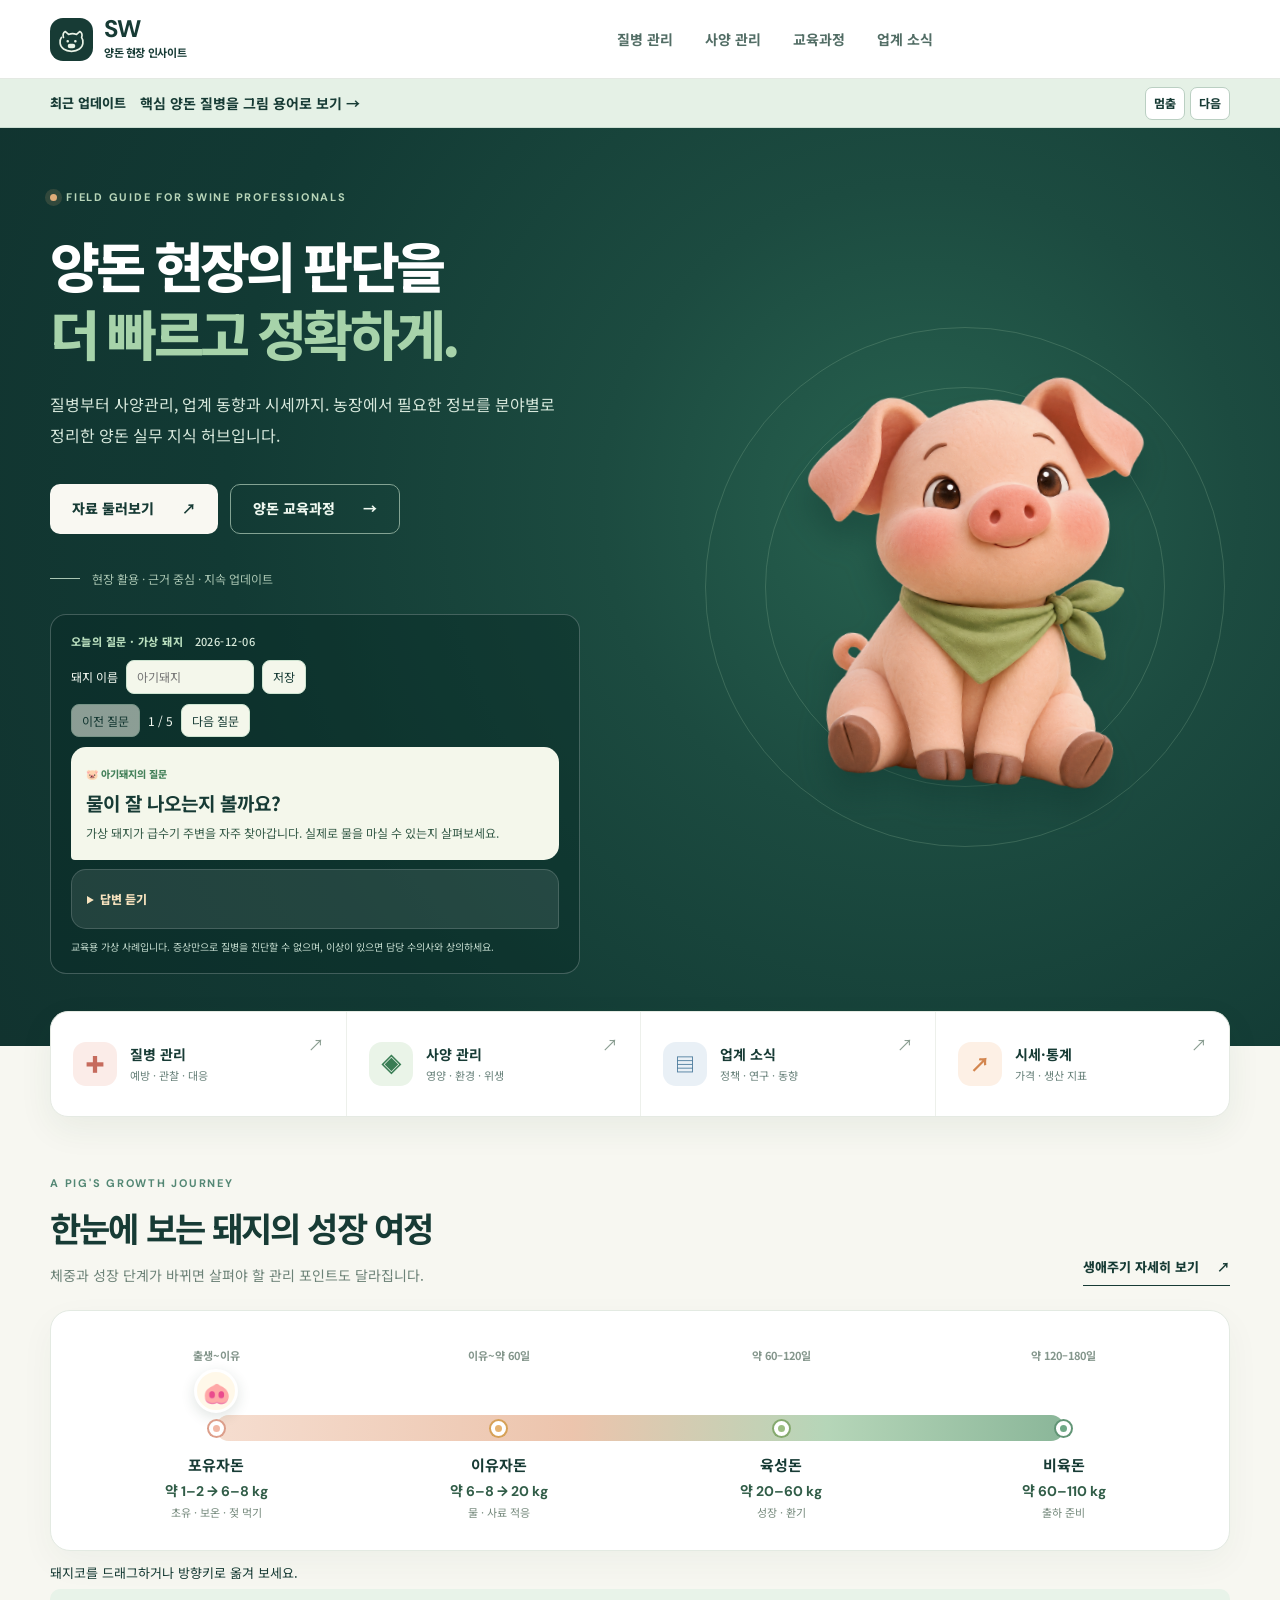
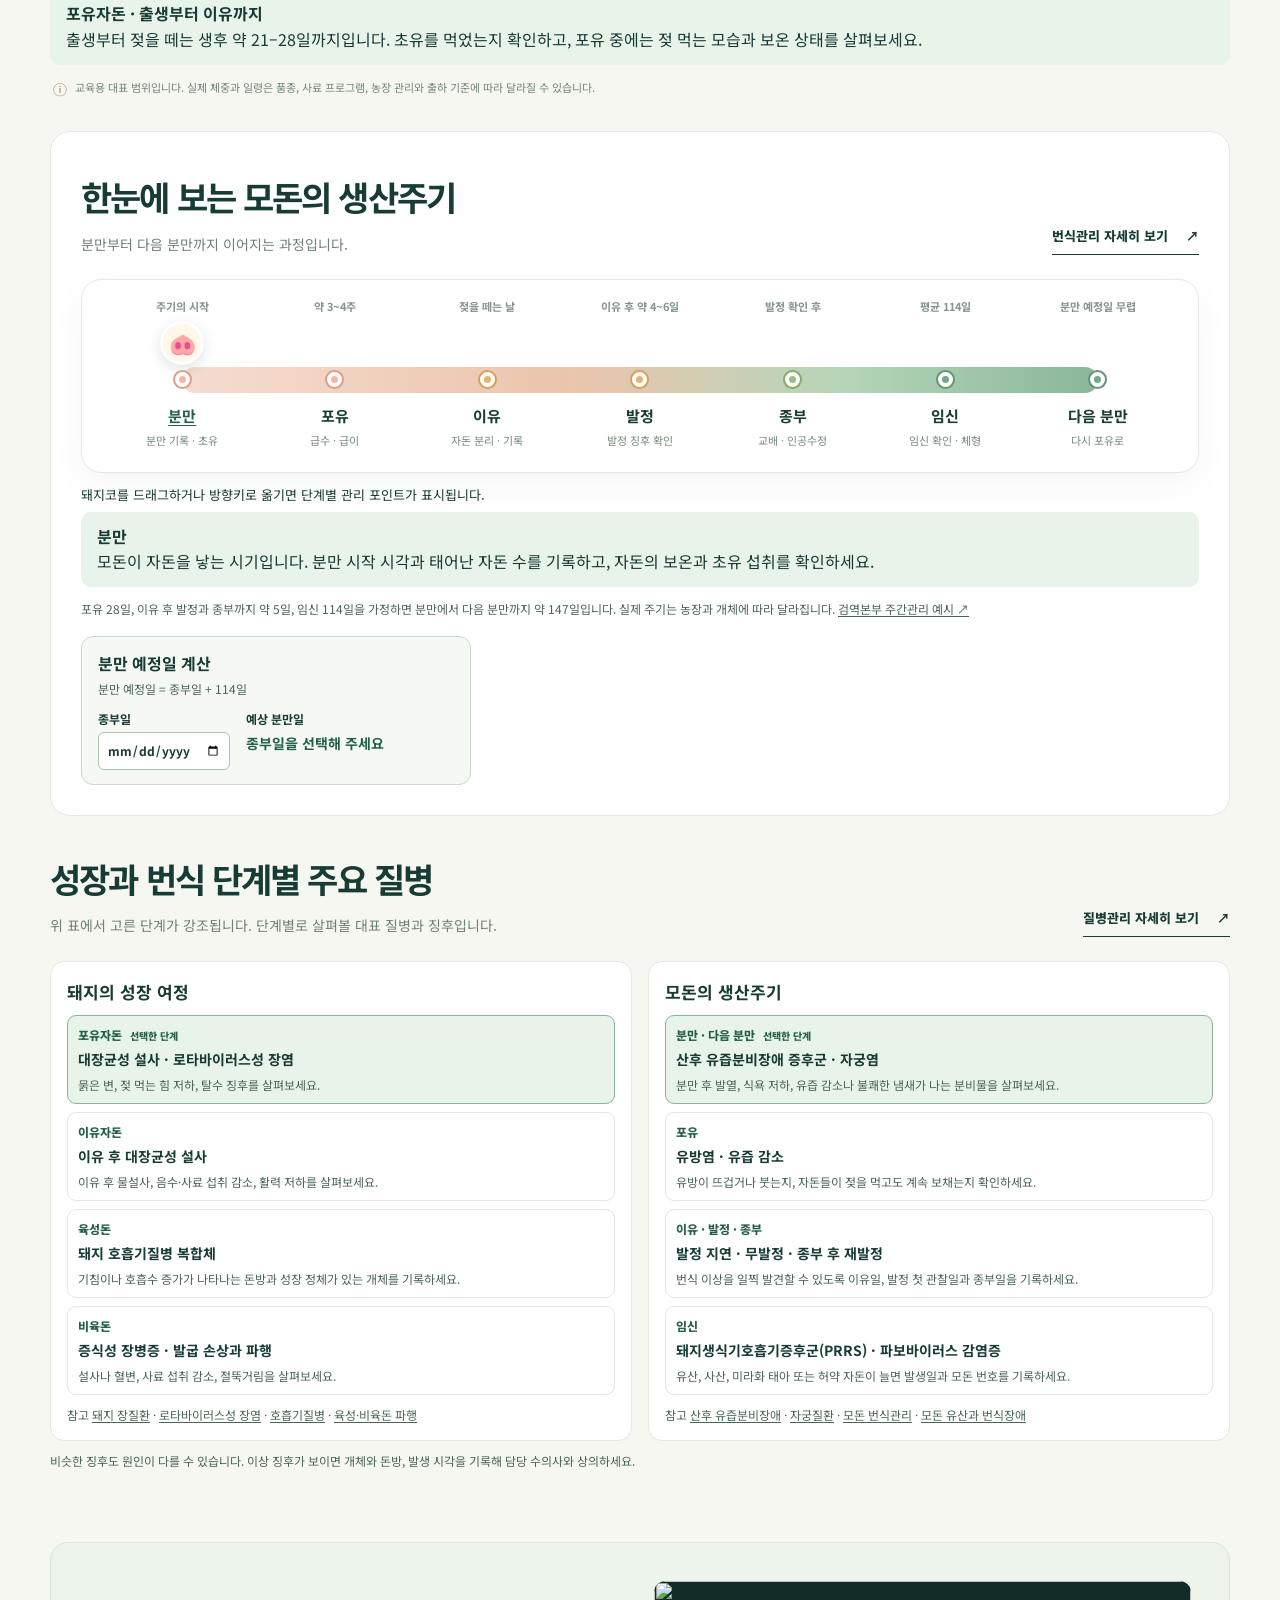
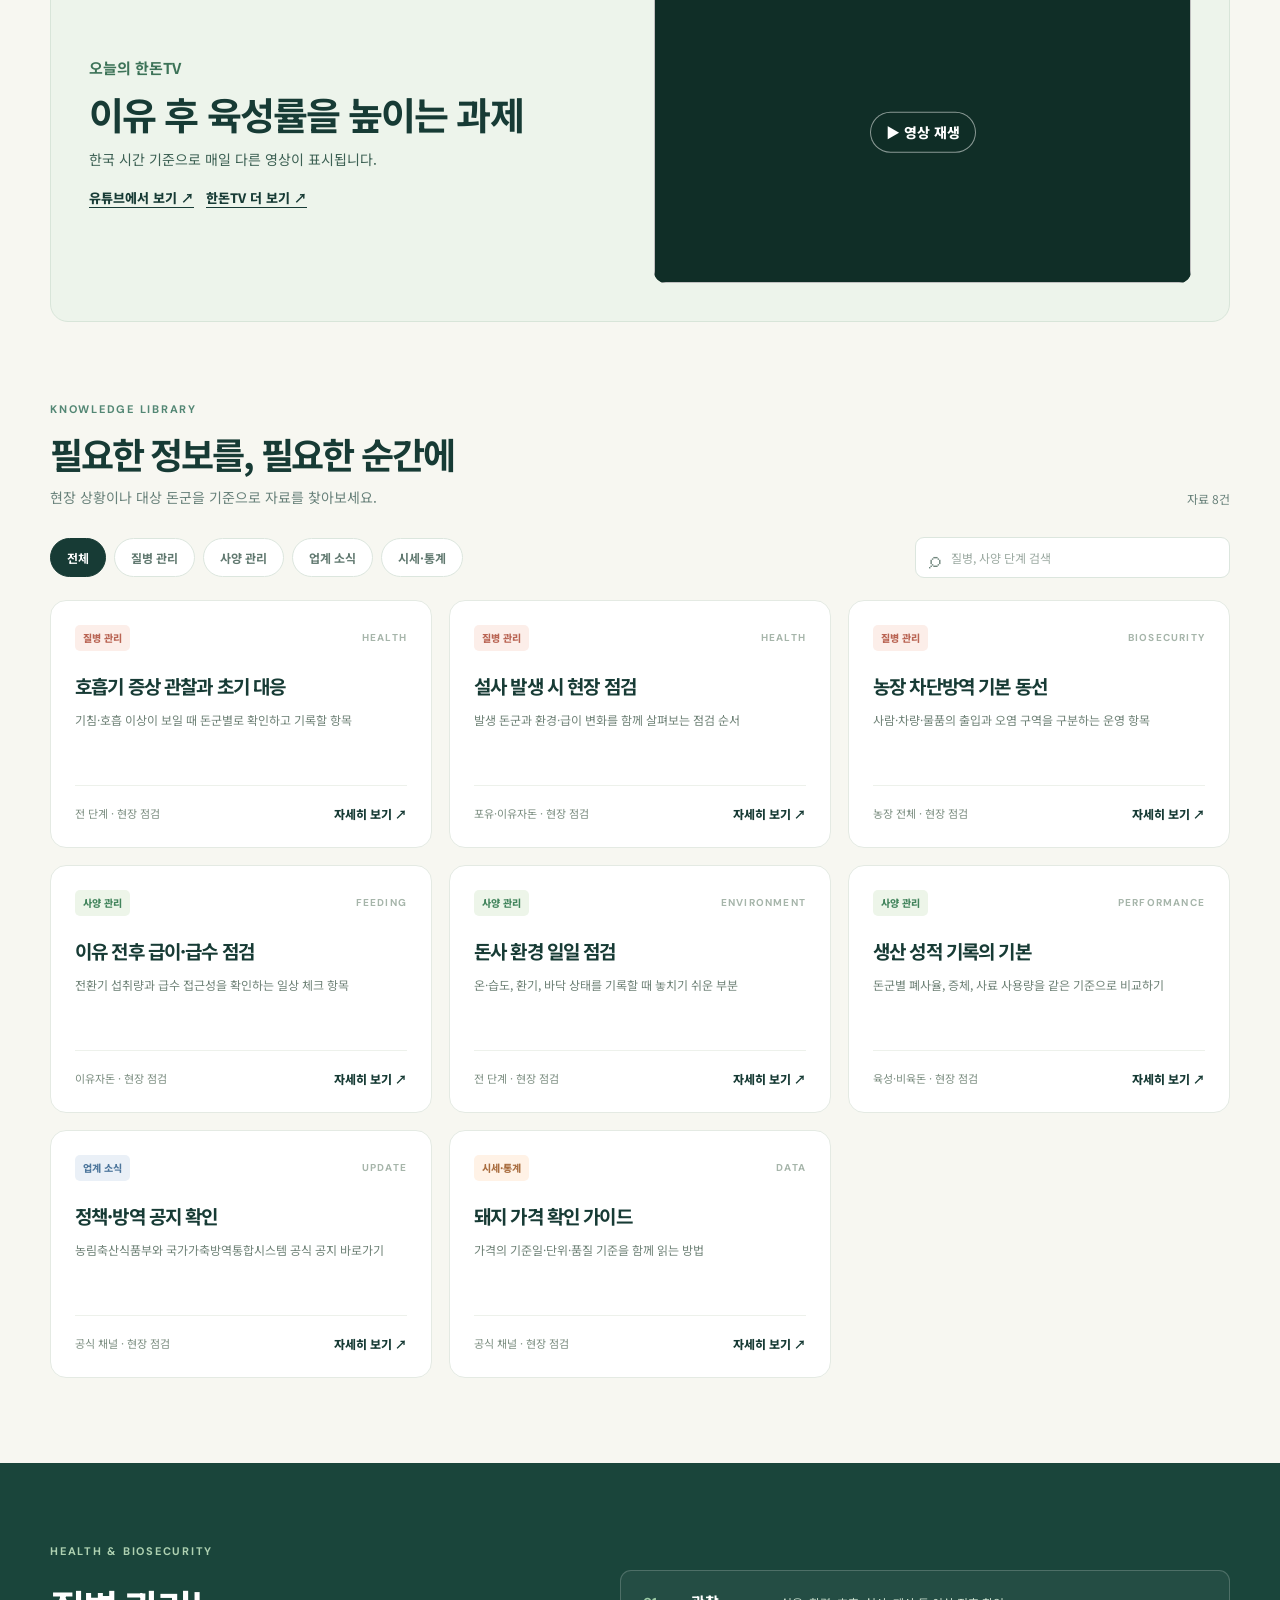
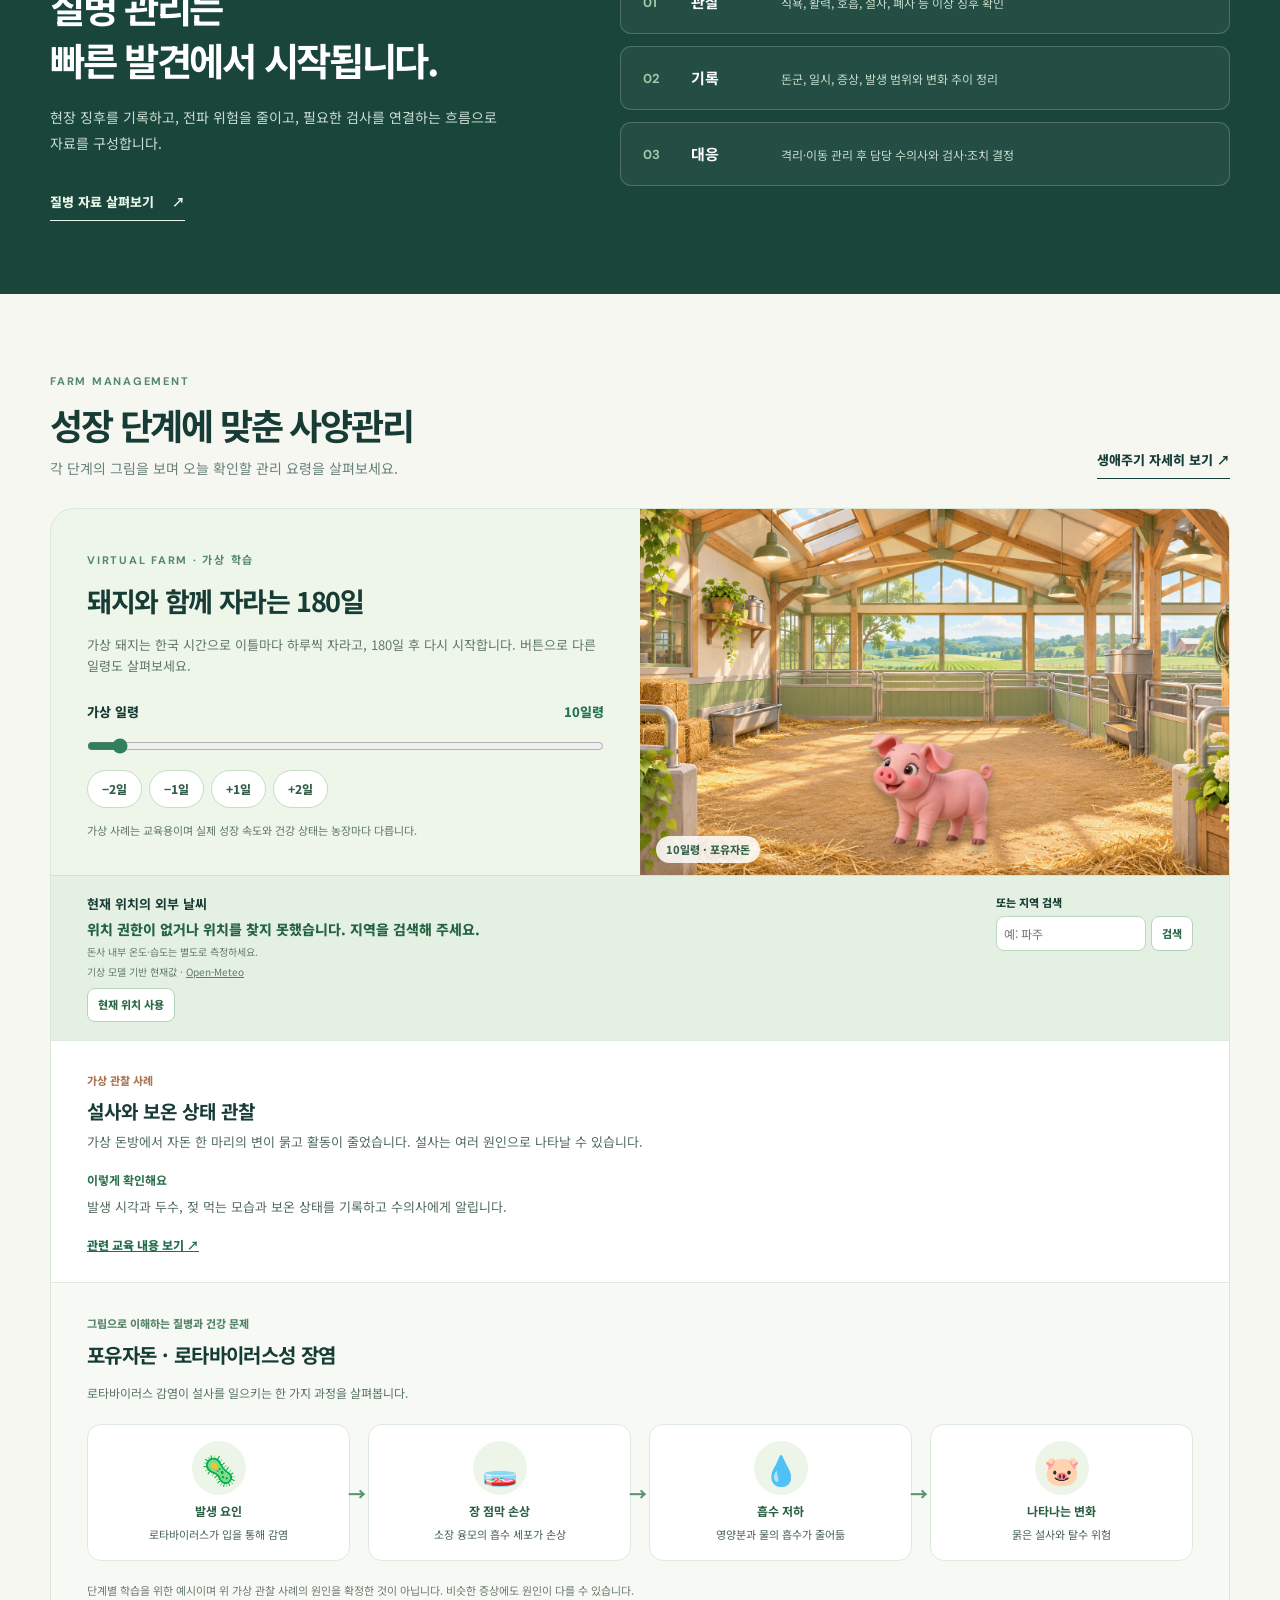
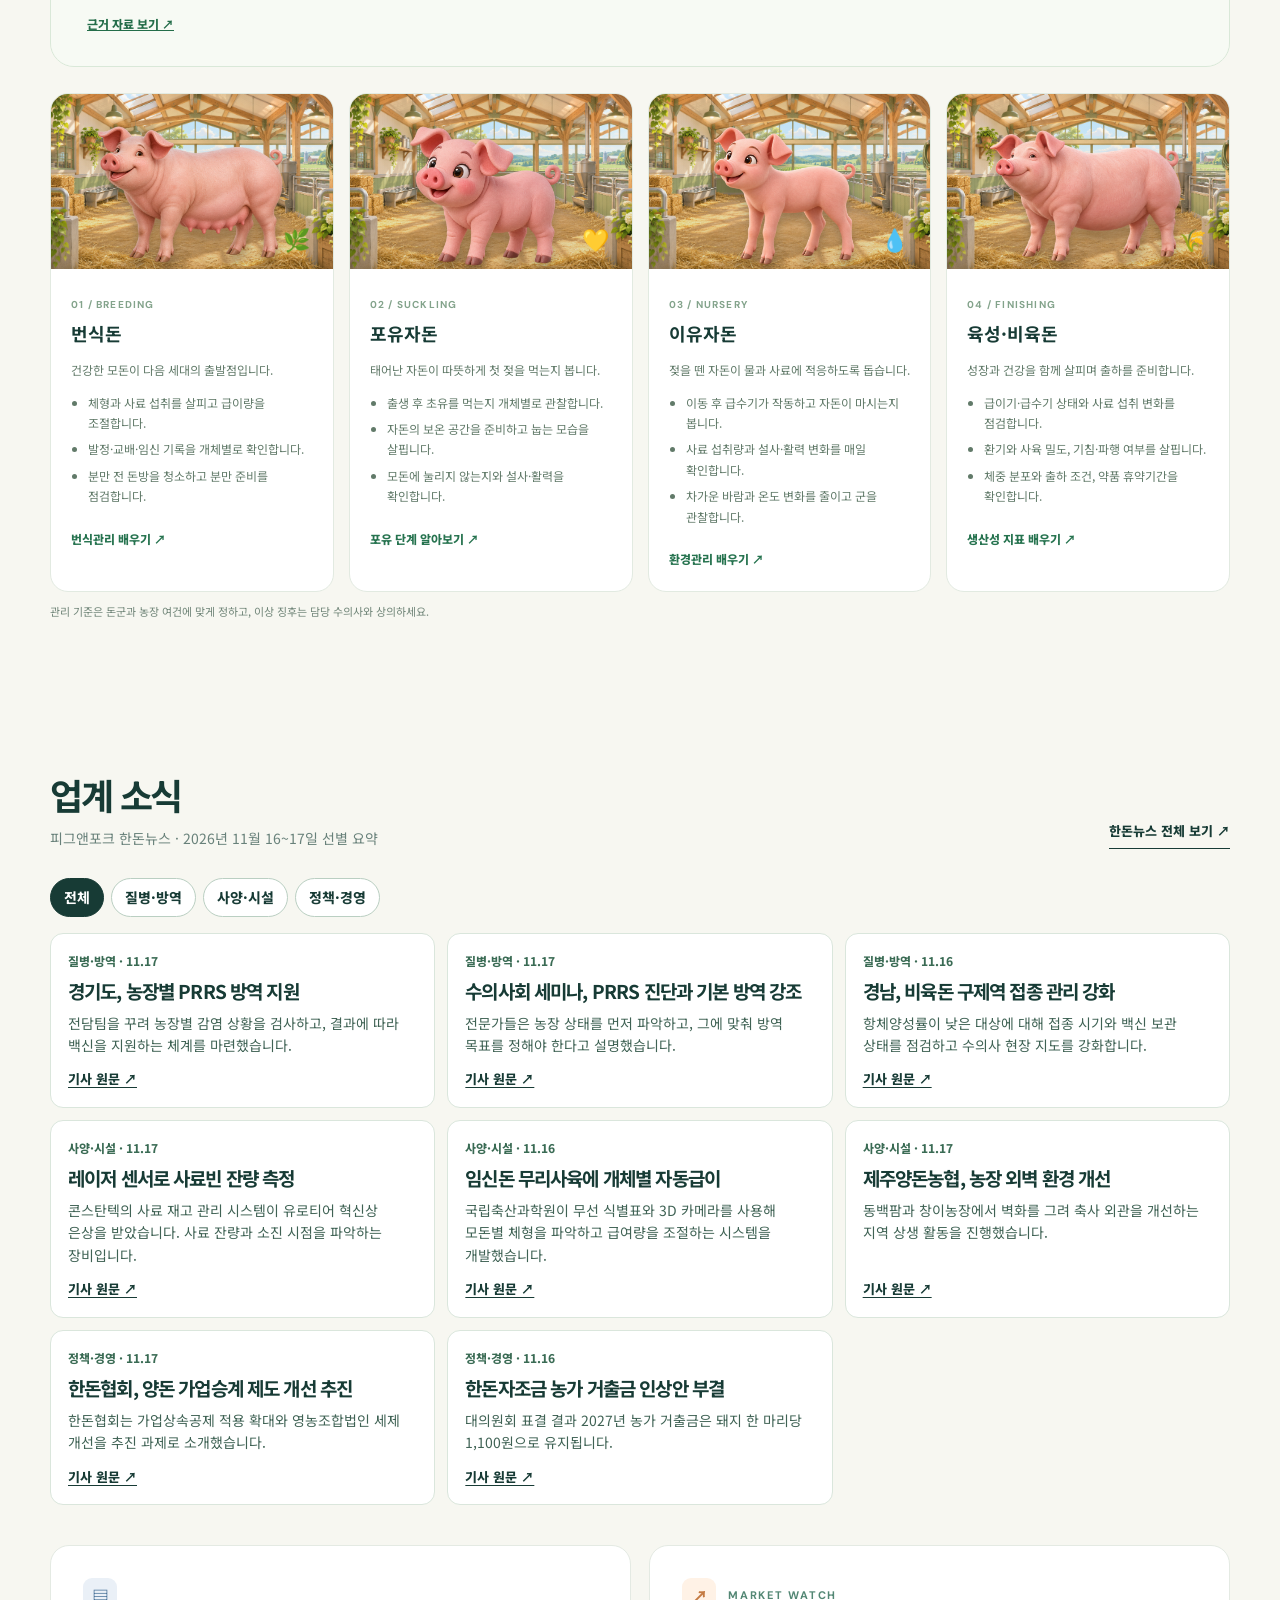
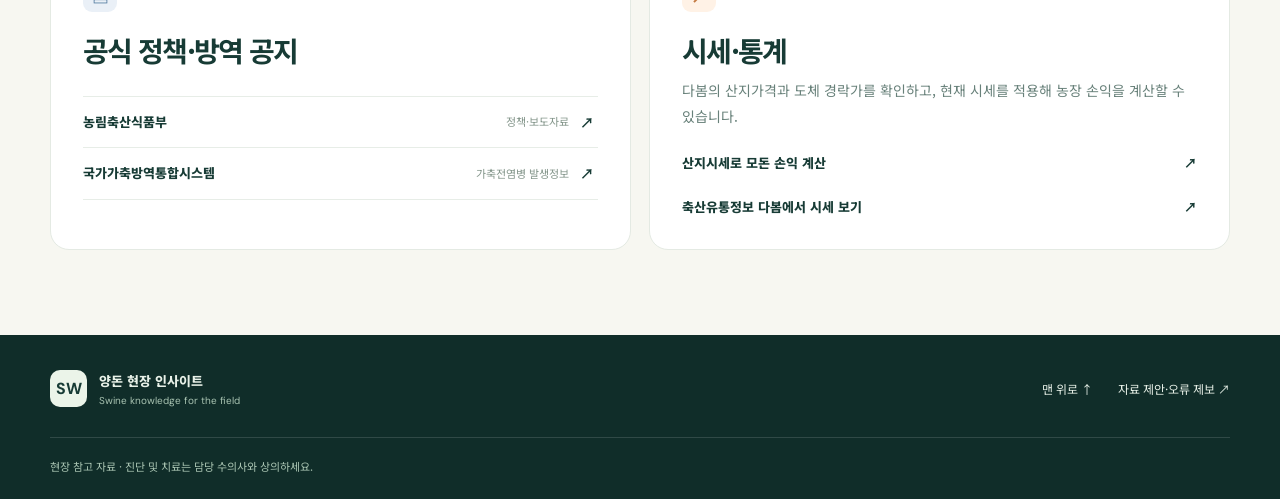
==== commit 4cac42ed: "Add journey health guide and farrowing date calculator" ====
--- a/index.html
+++ b/index.html
@@ -10,10 +10,10 @@
   <link rel="preconnect" href="https://fonts.googleapis.com">
   <link rel="preconnect" href="https://fonts.gstatic.com" crossorigin>
   <link href="https://fonts.googleapis.com/css2?family=DM+Sans:wght@400;500;600;700&family=Noto+Sans+KR:wght@400;500;600;700;800&display=swap" rel="stylesheet">
-  <link rel="stylesheet" href="styles.css?v=sow-marker-above">
+  <link rel="stylesheet" href="styles.css?v=journey-health">
   <script src="app.js?v=handon" defer></script>
   <script src="daily-pig.js?v=2" defer></script>
-  <script src="growth-simulator.js?v=8" defer></script>
+  <script src="growth-simulator.js?v=9" defer></script>
   <script src="farm-weather.js?v=1" defer></script>
 </head>
 <body>
@@ -80,7 +80,7 @@
         <a class="text-link" href="course.html#chapter-2">생애주기 자세히 보기 <span aria-hidden="true">↗</span></a>
       </div>
       <div class="growth-visual">
-        <div class="growth-track"><span class="growth-track-fill" aria-hidden="true"></span><span class="growth-traveler" aria-hidden="true">🐽</span><input id="growth-picker" type="range" min="0" max="3" step="1" value="0" aria-label="돼지 성장 단계" aria-valuetext="포유자돈 · 출생부터 이유까지"></div>
+        <div class="growth-track"><span class="growth-track-fill" aria-hidden="true"></span><span class="growth-traveler" aria-hidden="true">🐽</span><input id="growth-picker" type="range" min="0" max="3" step="1" value="0" aria-label="돼지 성장 단계" aria-valuetext="포유자돈 · 출생부터 이유까지" aria-controls="growth-care journey-pig-health"></div>
         <ol class="growth-stages">
           <li><span class="growth-age">출생~이유</span><span class="growth-dot newborn"></span><strong>포유자돈</strong><b>약 1–2 → 6–8 kg</b><small>초유 · 보온 · 젖 먹기</small></li>
           <li><span class="growth-age">이유~약 60일</span><span class="growth-dot weaning"></span><strong>이유자돈</strong><b>약 6–8 → 20 kg</b><small>물 · 사료 적응</small></li>
@@ -101,7 +101,7 @@
           <div class="sow-timeline">
             <div class="growth-track">
               <span class="growth-track-fill" aria-hidden="true"></span><span class="growth-traveler" aria-hidden="true">🐽</span>
-              <input id="sow-cycle-picker" type="range" min="0" max="6" step="1" value="0" aria-label="모돈 생산주기 단계" aria-valuetext="분만" aria-controls="sow-cycle-care" aria-describedby="sow-cycle-help">
+              <input id="sow-cycle-picker" type="range" min="0" max="6" step="1" value="0" aria-label="모돈 생산주기 단계" aria-valuetext="분만" aria-controls="sow-cycle-care journey-sow-health" aria-describedby="sow-cycle-help">
             </div>
             <ol class="growth-stages sow-cycle" aria-label="모돈의 생산주기 순서">
               <li><span class="growth-age">주기의 시작</span><span class="growth-dot newborn"></span><strong>분만</strong><small>분만 기록 · 초유</small></li>
@@ -117,6 +117,44 @@
         <p id="sow-cycle-help" class="growth-picker-help">돼지코를 드래그하거나 방향키로 옮기면 단계별 관리 포인트가 표시됩니다.</p>
         <p id="sow-cycle-care" class="growth-care" aria-live="polite" aria-atomic="true"><strong>분만</strong> 모돈이 자돈을 낳는 시기입니다. 분만 시작 시각과 태어난 자돈 수를 기록하고, 자돈의 보온과 초유 섭취를 확인하세요.</p>
         <p class="sow-cycle-note">포유 28일, 이유 후 발정과 종부까지 약 5일, 임신 114일을 가정하면 분만에서 다음 분만까지 약 147일입니다. 실제 주기는 농장과 개체에 따라 달라집니다. <a href="https://ebook.qia.go.kr/src/viewer/main.php?category=1&amp;host=main&amp;page=23&amp;site=20220228_150245" target="_blank" rel="noopener noreferrer">검역본부 주간관리 예시 ↗</a></p>
+        <div class="farrowing-calculator" aria-labelledby="farrowing-calculator-title">
+          <h3 id="farrowing-calculator-title">분만 예정일 계산</h3>
+          <p>분만 예정일 = 종부일 + 114일</p>
+          <div class="farrowing-fields">
+            <label for="farrowing-service-date">종부일 <input id="farrowing-service-date" type="date"></label>
+            <div>예상 분만일 <output id="farrowing-due-date" for="farrowing-service-date" aria-live="polite">종부일을 선택해 주세요</output></div>
+          </div>
+        </div>
+      </section>
+
+      <section class="journey-health" aria-labelledby="journey-health-title">
+        <div class="growth-heading">
+          <div><h2 id="journey-health-title">성장과 번식 단계별 주요 질병</h2><p>위 표에서 고른 단계가 강조됩니다. 단계별로 살펴볼 대표 질병과 징후입니다.</p></div>
+          <a class="text-link" href="course.html#chapter-7">질병관리 자세히 보기 <span aria-hidden="true">↗</span></a>
+        </div>
+        <div class="journey-health-grid">
+          <section aria-labelledby="journey-pig-health-title">
+            <h3 id="journey-pig-health-title">돼지의 성장 여정</h3>
+            <dl id="journey-pig-health" class="journey-health-list">
+              <div data-stages="0"><dt>포유자돈 <span class="journey-selected" hidden>선택한 단계</span></dt><dd><strong>대장균성 설사 · 로타바이러스성 장염</strong><p>묽은 변, 젖 먹는 힘 저하, 탈수 징후를 살펴보세요.</p></dd></div>
+              <div data-stages="1"><dt>이유자돈 <span class="journey-selected" hidden>선택한 단계</span></dt><dd><strong>이유 후 대장균성 설사</strong><p>이유 후 물설사, 음수·사료 섭취 감소, 활력 저하를 살펴보세요.</p></dd></div>
+              <div data-stages="2"><dt>육성돈 <span class="journey-selected" hidden>선택한 단계</span></dt><dd><strong>돼지 호흡기질병 복합체</strong><p>기침이나 호흡수 증가가 나타나는 돈방과 성장 정체가 있는 개체를 기록하세요.</p></dd></div>
+              <div data-stages="3"><dt>비육돈 <span class="journey-selected" hidden>선택한 단계</span></dt><dd><strong>증식성 장병증 · 발굽 손상과 파행</strong><p>설사나 혈변, 사료 섭취 감소, 절뚝거림을 살펴보세요.</p></dd></div>
+            </dl>
+            <p class="journey-health-sources">참고 <a href="https://www.merckvetmanual.com/digestive-system/enteric-bacterial-diseases-in-pigs/overview-of-enteric-bacterial-diseases-in-pigs">돼지 장질환</a> · <a href="https://www.merckvetmanual.com/digestive-system/enteric-viral-diseases-in-pigs/rotaviral-enteritis-in-pigs">로타바이러스성 장염</a> · <a href="https://www.merckvetmanual.com/respiratory-system/respiratory-diseases-of-pigs/overview-of-respiratory-diseases-of-pigs">호흡기질병</a> · <a href="https://www.merckvetmanual.com/musculoskeletal-system/lameness-in-pigs/lameness-in-growing-finishing-pigs">육성·비육돈 파행</a></p>
+          </section>
+          <section aria-labelledby="journey-sow-health-title">
+            <h3 id="journey-sow-health-title">모돈의 생산주기</h3>
+            <dl id="journey-sow-health" class="journey-health-list">
+              <div data-stages="0 6"><dt>분만 · 다음 분만 <span class="journey-selected" hidden>선택한 단계</span></dt><dd><strong>산후 유즙분비장애 증후군 · 자궁염</strong><p>분만 후 발열, 식욕 저하, 유즙 감소나 불쾌한 냄새가 나는 분비물을 살펴보세요.</p></dd></div>
+              <div data-stages="1"><dt>포유 <span class="journey-selected" hidden>선택한 단계</span></dt><dd><strong>유방염 · 유즙 감소</strong><p>유방이 뜨겁거나 붓는지, 자돈들이 젖을 먹고도 계속 보채는지 확인하세요.</p></dd></div>
+              <div data-stages="2 3 4"><dt>이유 · 발정 · 종부 <span class="journey-selected" hidden>선택한 단계</span></dt><dd><strong>발정 지연 · 무발정 · 종부 후 재발정</strong><p>번식 이상을 일찍 발견할 수 있도록 이유일, 발정 첫 관찰일과 종부일을 기록하세요.</p></dd></div>
+              <div data-stages="5"><dt>임신 <span class="journey-selected" hidden>선택한 단계</span></dt><dd><strong>돼지생식기호흡기증후군(PRRS) · 파보바이러스 감염증</strong><p>유산, 사산, 미라화 태아 또는 허약 자돈이 늘면 발생일과 모돈 번호를 기록하세요.</p></dd></div>
+            </dl>
+            <p class="journey-health-sources">참고 <a href="https://www.merckvetmanual.com/reproductive-system/postpartum-dysgalactia-syndrome-in-sows/postpartum-dysgalactia-syndrome-in-sows">산후 유즙분비장애</a> · <a href="https://www.merckvetmanual.com/reproductive-system/uterine-diseases-in-production-animals/overview-of-uterine-diseases-in-production-animals">자궁질환</a> · <a href="https://www.merckvetmanual.com/management-and-nutrition/management-of-reproduction-pigs/sow-and-gilt-management">모돈 번식관리</a> · <a href="https://www.merckvetmanual.com/reproductive-system/abortion-in-large-animals/abortion-in-pigs">모돈 유산과 번식장애</a></p>
+          </section>
+        </div>
+        <p class="journey-health-sources">비슷한 징후도 원인이 다를 수 있습니다. 이상 징후가 보이면 개체와 돈방, 발생 시각을 기록해 담당 수의사와 상의하세요.</p>
       </section>
     </section>
 
--- a/styles.css
+++ b/styles.css
@@ -141,23 +141,31 @@
 .growth-stages { gap: 0; min-width: 0; }
 .growth-track {
   inset-inline: calc(12.5% + var(--growth-padding) * .75);
+  top: 104.5px;
   z-index: 1;
 }
 .growth-track .growth-traveler {
+  top: -24px;
   left: var(--growth-position, 0%);
   pointer-events: none;
   animation: none;
 }
 #growth-picker, #sow-cycle-picker {
   position: absolute;
-  inset: -9px -22px;
+  inset: -48px -22px auto;
   width: calc(100% + 44px);
-  height: 44px;
+  height: 83px;
   margin: 0;
   opacity: 0;
   cursor: grab;
+  appearance: none;
+  z-index: 4;
 }
 .growth-track:focus-within .growth-traveler { outline: 3px solid #1e6b45; }
+.growth-stages .growth-dot { margin-top: 49px; pointer-events: none; }
+@media (max-width: 720px) {
+  .growth-track { top: 98.5px; }
+}
 .growth-picker-help { margin: 12px 0 6px; font-size: 13px; }
 .growth-care { margin: 0; padding: 12px 16px; background: #e8f3e9; border-radius: 10px; }
 .growth-care strong { display: block; }
@@ -183,30 +191,52 @@
   inset-inline: calc(100% / 14);
   top: 68.5px;
 }
-.sow-timeline .growth-traveler {
-  top: -24px;
-  z-index: 3;
-}
-#sow-cycle-picker {
-  appearance: none;
-  top: -48px;
-  height: 83px;
-  z-index: 4;
-}
-#sow-cycle-picker::-webkit-slider-thumb {
+#growth-picker::-webkit-slider-thumb, #sow-cycle-picker::-webkit-slider-thumb {
   appearance: none;
   width: 44px;
   height: 44px;
 }
-#sow-cycle-picker::-moz-range-thumb {
+#growth-picker::-moz-range-thumb, #sow-cycle-picker::-moz-range-thumb {
   width: 44px;
   height: 44px;
   border: 0;
 }
-.sow-cycle .growth-dot { margin-top: 49px; pointer-events: none; }
 .sow-cycle [data-selected] strong { color: #246047; text-decoration: underline; text-underline-offset: 3px; }
 .sow-cycle-note { margin: 12px 0 0; font-size: 12px; color: #486655; }
 .sow-cycle-note a { text-decoration: underline; text-underline-offset: 2px; }
+
+.farrowing-calculator {
+  width: min(100%, 390px);
+  margin-top: 18px;
+  padding: 14px 16px;
+  border: 1px solid #c9dbcc;
+  border-radius: 12px;
+  background: #f5f8f3;
+}
+.farrowing-calculator h3 { margin: 0; font-size: 16px; }
+.farrowing-calculator p { margin: 3px 0 10px; color: #486655; font-size: 12px; }
+.farrowing-fields { display: flex; flex-wrap: wrap; align-items: start; gap: 10px 16px; font-size: 12px; font-weight: 700; }
+.farrowing-fields input, .farrowing-fields output { display: block; margin-top: 4px; }
+.farrowing-fields input { min-height: 38px; padding: 5px 8px; border: 1px solid #a9c3af; border-radius: 6px; background: #fff; color: var(--ink); }
+.farrowing-fields output { color: #246047; font-size: 14px; }
+
+.journey-health { margin-top: 28px; scroll-margin-top: 90px; }
+.journey-health-grid { display: grid; grid-template-columns: repeat(2, minmax(0, 1fr)); gap: 16px; }
+.journey-health-grid section { padding: 16px; border: 1px solid #e3eae2; border-radius: 14px; background: #fff; }
+.journey-health-grid h3 { margin: 0 0 10px; font-size: 17px; }
+.journey-health-list { display: grid; gap: 8px; margin: 0; }
+.journey-health-list > div { padding: 9px 10px; border: 1px solid #e1e9e1; border-radius: 9px; }
+.journey-health-list > [data-current-stage] { border-color: #8ab59a; background: #e8f3e9; }
+.journey-health-list dt { color: #246047; font-size: 12px; font-weight: 800; }
+.journey-health-list dd { margin: 2px 0 0; }
+.journey-health-list dd strong { font-size: 14px; }
+.journey-health-list dd p { margin: 3px 0 0; color: #486655; font-size: 12px; }
+.journey-selected { font-size: 10px; margin-inline-start: 5px; }
+.journey-health-sources { margin: 10px 0 0; color: #486655; font-size: 12px; }
+.journey-health-sources a { text-decoration: underline; text-underline-offset: 2px; }
+@media (max-width: 700px) {
+  .journey-health-grid { grid-template-columns: 1fr; }
+}
 
 @media (max-width: 520px) {
   .growth-visual { --growth-padding: 8px; }
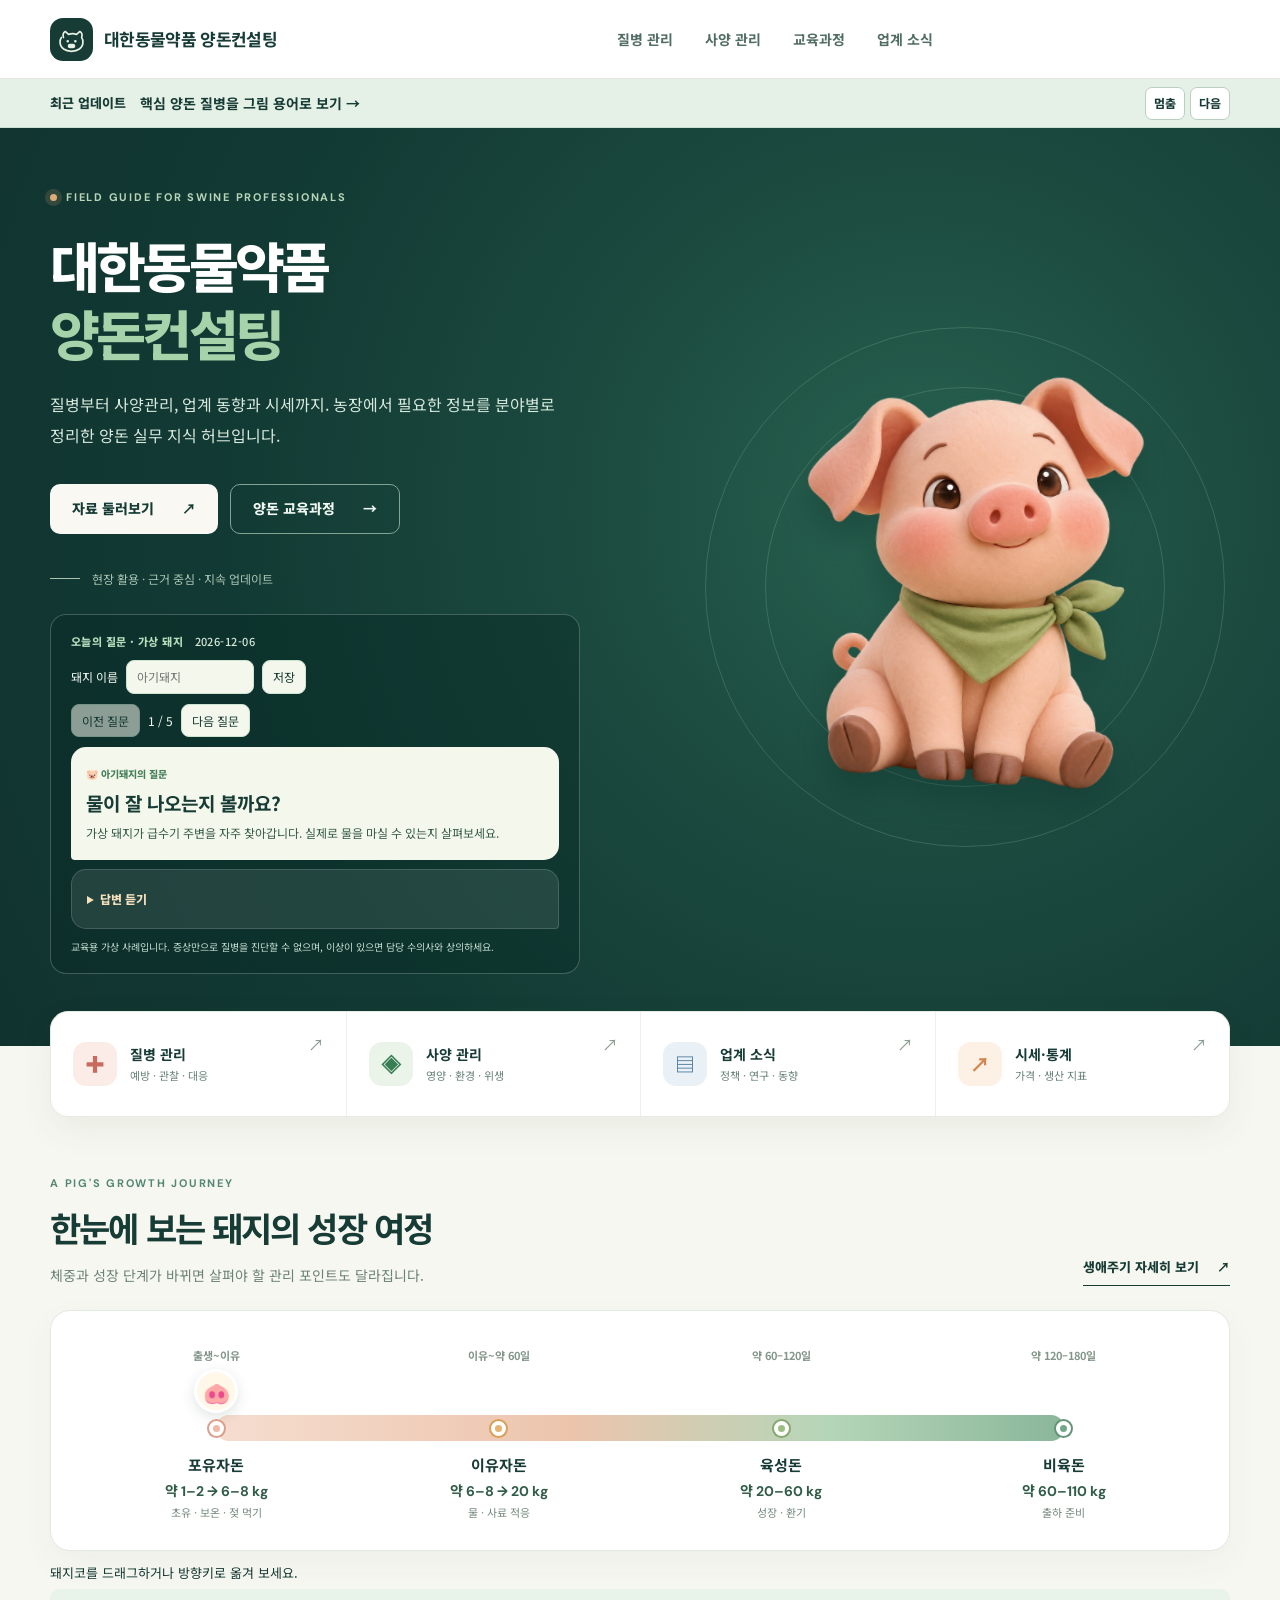
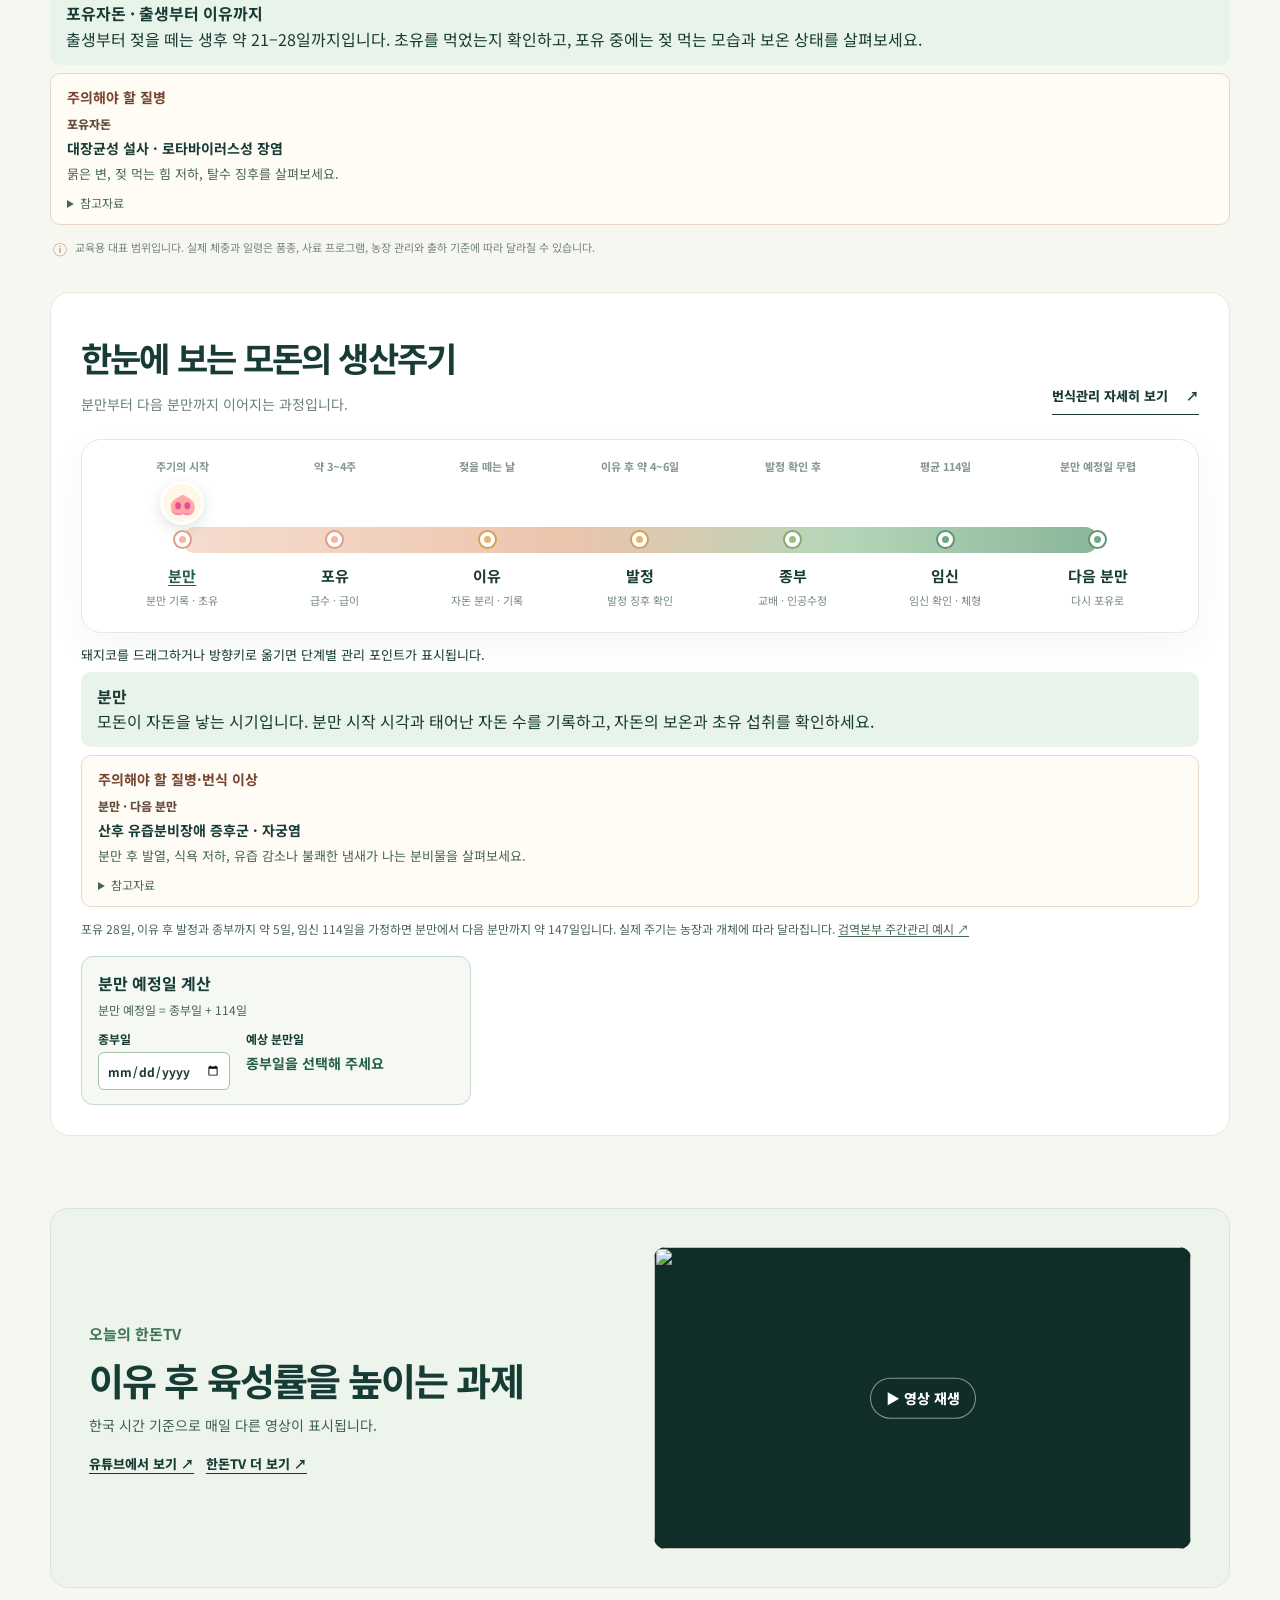
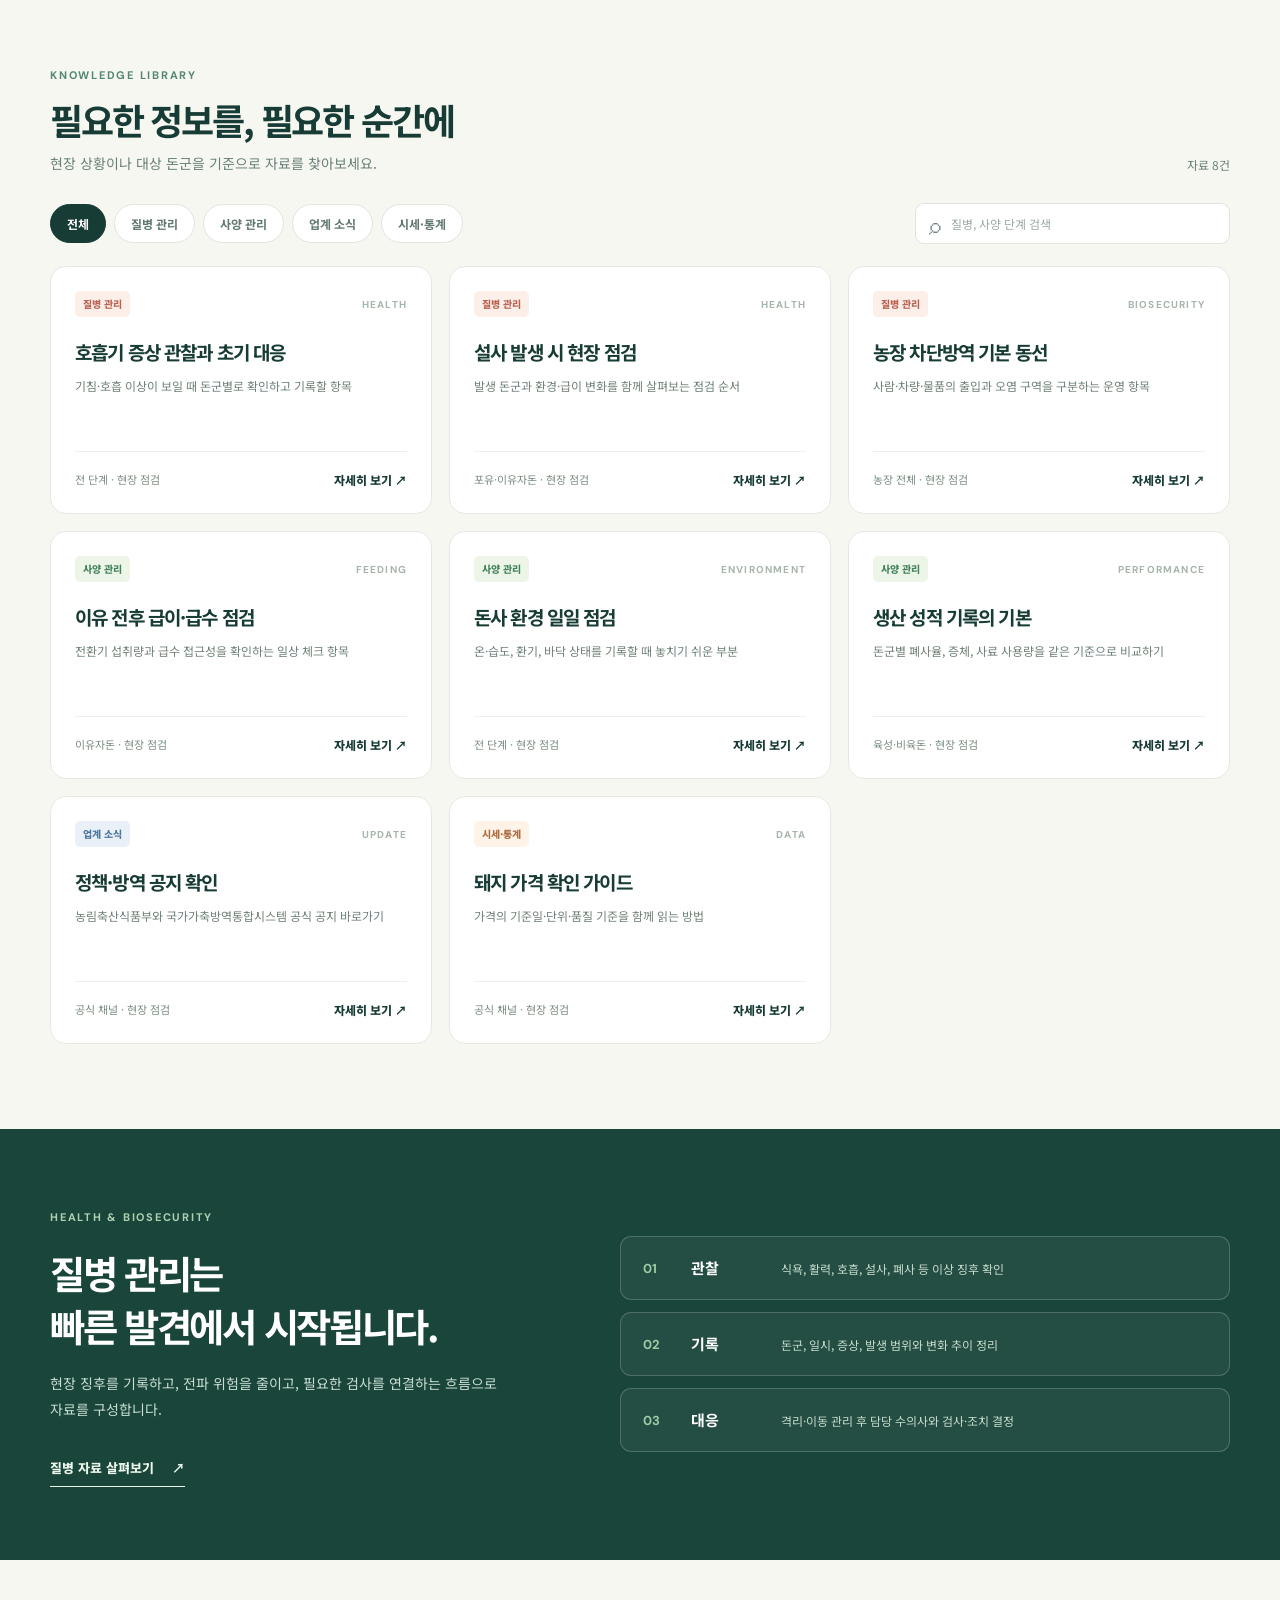
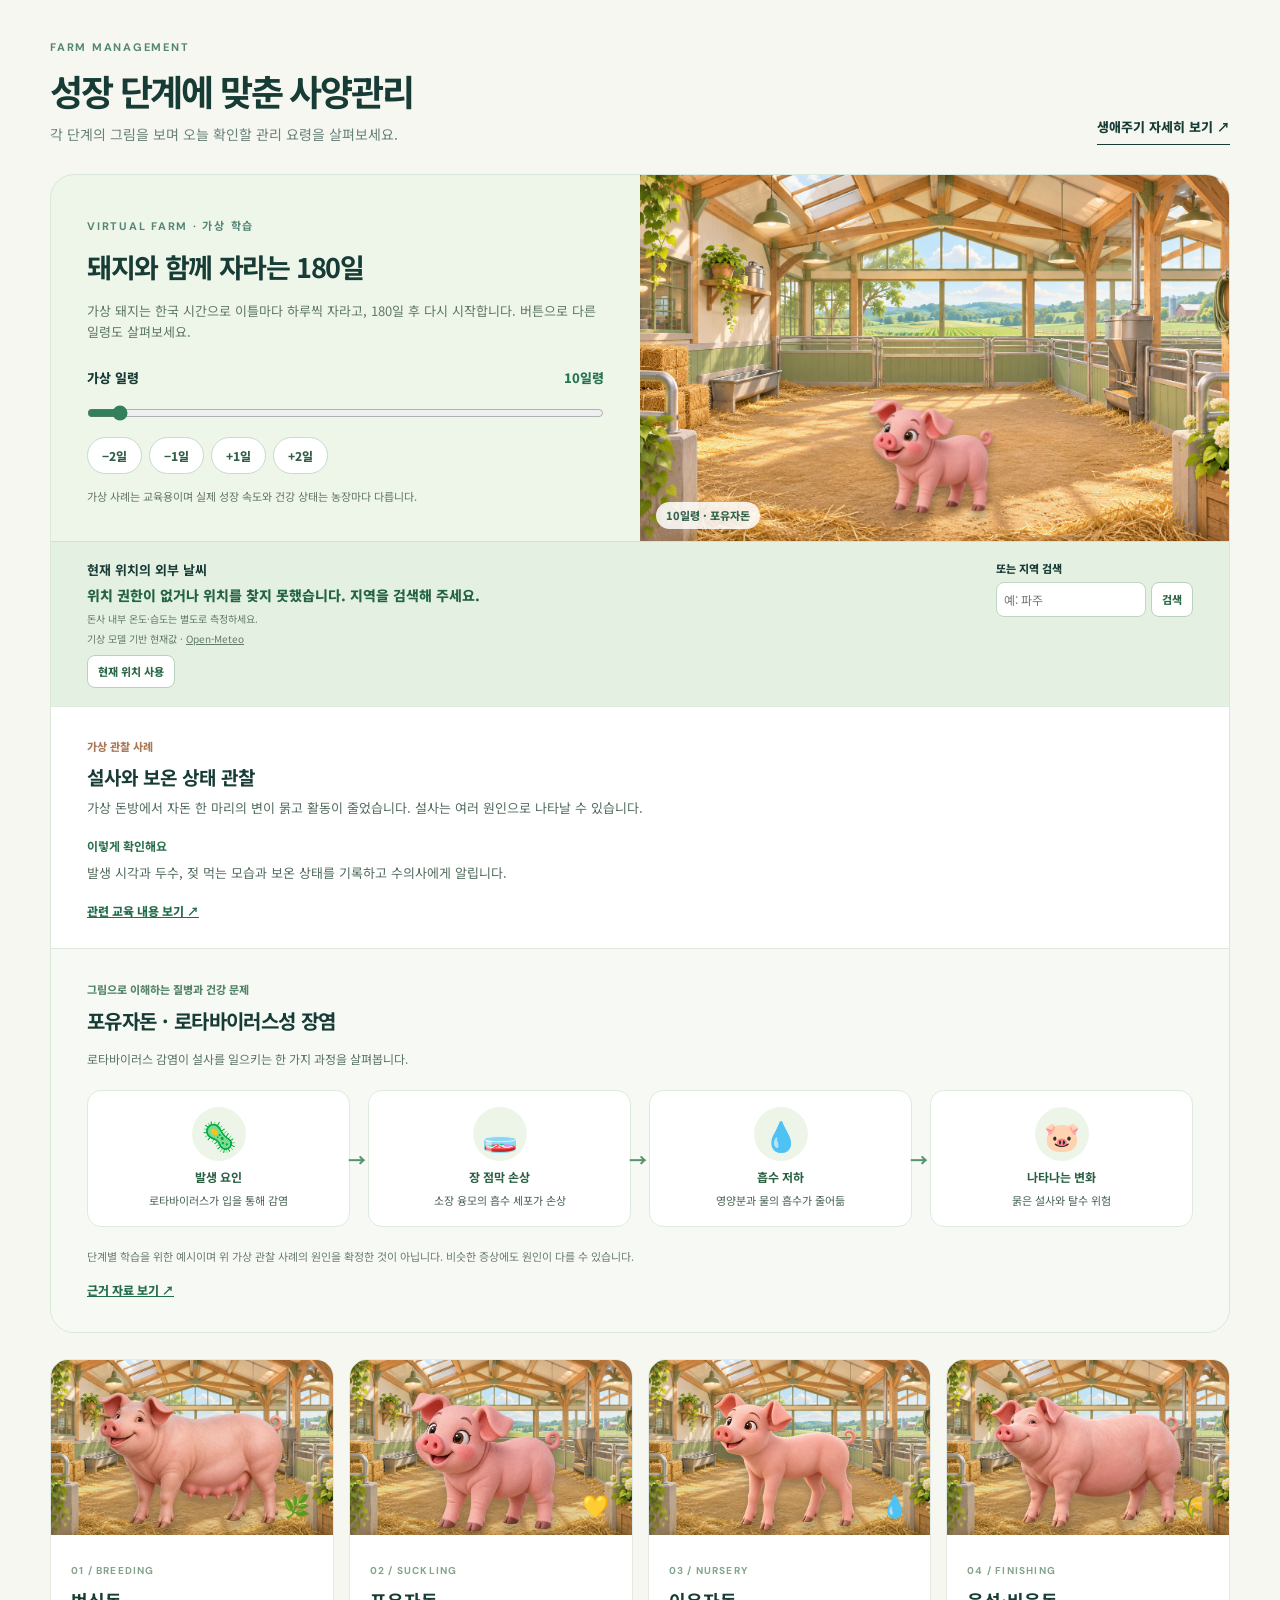
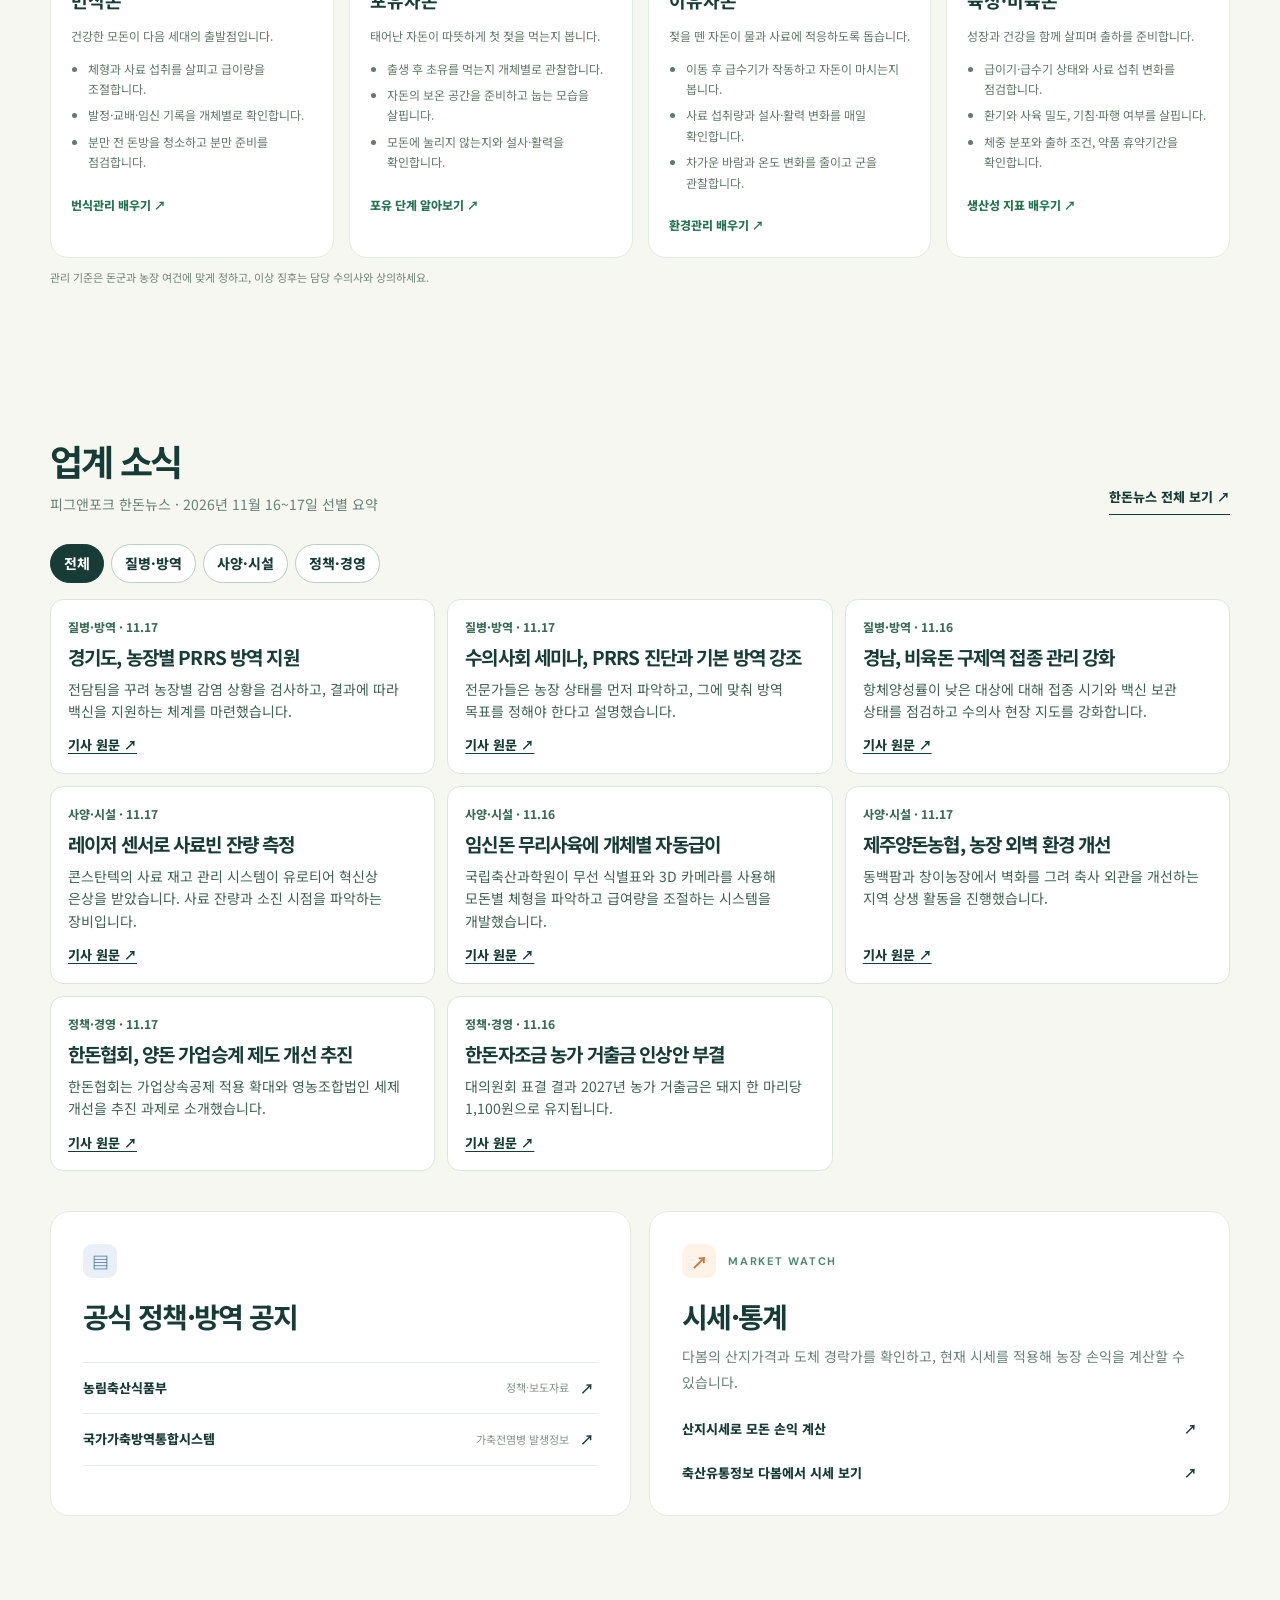
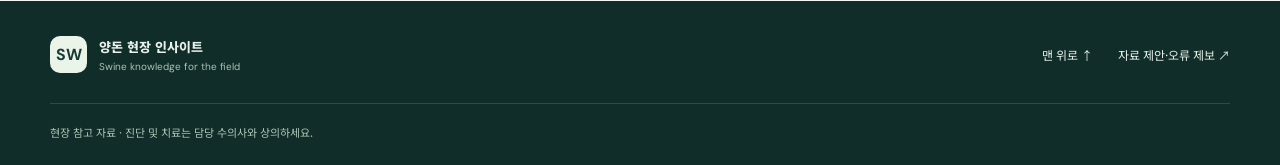
==== commit 5f62ee1c: "Rename homepage and show diseases under each journey stage" ====
--- a/index.html
+++ b/index.html
@@ -5,24 +5,24 @@
   <meta name="viewport" content="width=device-width, initial-scale=1">
   <meta name="theme-color" content="#173b35">
   <meta name="description" content="양돈 현장을 위한 질병, 사양관리, 업계소식, 시세 정보 허브">
-  <title>양돈 현장 인사이트 | SW</title>
+  <title>대한동물약품 양돈컨설팅</title>
   <link rel="icon" type="image/svg+xml" href="favicon.svg?v=swine">
   <link rel="preconnect" href="https://fonts.googleapis.com">
   <link rel="preconnect" href="https://fonts.gstatic.com" crossorigin>
   <link href="https://fonts.googleapis.com/css2?family=DM+Sans:wght@400;500;600;700&family=Noto+Sans+KR:wght@400;500;600;700;800&display=swap" rel="stylesheet">
-  <link rel="stylesheet" href="styles.css?v=journey-health">
+  <link rel="stylesheet" href="styles.css?v=journey-health-inline">
   <script src="app.js?v=handon" defer></script>
   <script src="daily-pig.js?v=2" defer></script>
-  <script src="growth-simulator.js?v=9" defer></script>
+  <script src="growth-simulator.js?v=10" defer></script>
   <script src="farm-weather.js?v=1" defer></script>
 </head>
 <body>
   <a class="skip-link" href="#main">본문 바로가기</a>
   <header class="site-header">
     <div class="header-inner wrap">
-      <a class="brand" href="#top" aria-label="SW 양돈 현장 인사이트 홈">
+      <a class="brand" href="#top" aria-label="대한동물약품 양돈컨설팅 홈">
         <span class="brand-icon" aria-hidden="true"><svg viewBox="0 0 64 64" fill="none"><path d="M13 27c-2-5-1-12 4-14l8 7c5-2 14-2 19 0l8-7c5 2 6 9 4 14 3 4 4 9 3 14-1 11-12 19-27 19S6 52 5 41c-1-5 0-10 3-14" stroke="currentColor" stroke-width="4" stroke-linecap="round" stroke-linejoin="round"/><path d="M23 36h.1m18 0h.1" stroke="currentColor" stroke-width="6" stroke-linecap="round"/><rect x="23" y="42" width="18" height="11" rx="5.5" fill="currentColor"/><path d="M29 46v4m6-4v4" stroke="#e9f2e6" stroke-width="2" stroke-linecap="round"/></svg></span>
-        <span><strong>SW</strong><small>양돈 현장 인사이트</small></span>
+        <strong class="brand-name">대한동물약품 양돈컨설팅</strong>
       </a>
       <nav class="desktop-nav" aria-label="주 메뉴">
         <a href="#disease">질병 관리</a><a href="#management">사양 관리</a><a href="course.html">교육과정</a><a href="#news">업계 소식</a>
@@ -48,7 +48,7 @@
       <div class="wrap hero-grid">
         <div class="hero-copy">
           <span class="eyebrow"><span class="pulse"></span> FIELD GUIDE FOR SWINE PROFESSIONALS</span>
-          <h1>양돈 현장의 판단을<br><em>더 빠르고 정확하게.</em></h1>
+          <h1>대한동물약품 <br><em>양돈컨설팅</em></h1>
           <p>질병부터 사양관리, 업계 동향과 시세까지. 농장에서 필요한 정보를 분야별로 정리한 양돈 실무 지식 허브입니다.</p>
           <div class="hero-actions"><a class="btn btn-light" href="#explore">자료 둘러보기 <span>↗</span></a><a class="btn btn-ghost" href="course.html">양돈 교육과정 <span>→</span></a></div>
           <div class="hero-note"><span class="note-line"></span> 현장 활용 · 근거 중심 · 지속 업데이트</div>
@@ -90,6 +90,20 @@
       </div>
       <p class="growth-picker-help">돼지코를 드래그하거나 방향키로 옮겨 보세요.</p>
       <p id="growth-care" class="growth-care" aria-live="polite"><strong>포유자돈 · 출생부터 이유까지</strong> 출생부터 젖을 떼는 생후 약 21–28일까지입니다. 초유를 먹었는지 확인하고, 포유 중에는 젖 먹는 모습과 보온 상태를 살펴보세요.</p>
+      <aside class="journey-health" aria-labelledby="journey-health-title">
+        <h3 id="journey-health-title">주의해야 할 질병</h3>
+        <dl id="journey-pig-health" class="journey-health-list" aria-live="polite" aria-atomic="true">
+          <div data-stages="0"><dt>포유자돈</dt><dd><strong>대장균성 설사 · 로타바이러스성 장염</strong><p>묽은 변, 젖 먹는 힘 저하, 탈수 징후를 살펴보세요.</p></dd></div>
+          <div data-stages="1" hidden><dt>이유자돈</dt><dd><strong>이유 후 대장균성 설사</strong><p>이유 후 물설사, 음수·사료 섭취 감소, 활력 저하를 살펴보세요.</p></dd></div>
+          <div data-stages="2" hidden><dt>육성돈</dt><dd><strong>돼지 호흡기질병 복합체</strong><p>기침이나 호흡수 증가가 나타나는 돈방과 성장 정체가 있는 개체를 기록하세요.</p></dd></div>
+          <div data-stages="3" hidden><dt>비육돈</dt><dd><strong>증식성 장병증 · 발굽 손상과 파행</strong><p>설사나 혈변, 사료 섭취 감소, 절뚝거림을 살펴보세요.</p></dd></div>
+        </dl>
+        <details class="journey-health-reference">
+          <summary>참고자료</summary>
+          <p class="journey-health-sources">참고 <a href="https://www.merckvetmanual.com/digestive-system/enteric-bacterial-diseases-in-pigs/overview-of-enteric-bacterial-diseases-in-pigs">돼지 장질환</a> · <a href="https://www.merckvetmanual.com/digestive-system/enteric-viral-diseases-in-pigs/rotaviral-enteritis-in-pigs">로타바이러스성 장염</a> · <a href="https://www.merckvetmanual.com/respiratory-system/respiratory-diseases-of-pigs/overview-of-respiratory-diseases-of-pigs">호흡기질병</a> · <a href="https://www.merckvetmanual.com/musculoskeletal-system/lameness-in-pigs/lameness-in-growing-finishing-pigs">육성·비육돈 파행</a></p>
+          <a href="course.html#chapter-7">질병관리 교육과정 ↗</a>
+        </details>
+      </aside>
       <p class="growth-note"><span aria-hidden="true">ⓘ</span> 교육용 대표 범위입니다. 실제 체중과 일령은 품종, 사료 프로그램, 농장 관리와 출하 기준에 따라 달라질 수 있습니다.</p>
 
       <section class="sow-journey" aria-labelledby="sow-cycle-title">
@@ -116,6 +130,20 @@
         </div>
         <p id="sow-cycle-help" class="growth-picker-help">돼지코를 드래그하거나 방향키로 옮기면 단계별 관리 포인트가 표시됩니다.</p>
         <p id="sow-cycle-care" class="growth-care" aria-live="polite" aria-atomic="true"><strong>분만</strong> 모돈이 자돈을 낳는 시기입니다. 분만 시작 시각과 태어난 자돈 수를 기록하고, 자돈의 보온과 초유 섭취를 확인하세요.</p>
+        <aside class="journey-health" aria-labelledby="journey-sow-health-title">
+          <h3 id="journey-sow-health-title">주의해야 할 질병·번식 이상</h3>
+          <dl id="journey-sow-health" class="journey-health-list" aria-live="polite" aria-atomic="true">
+            <div data-stages="0 6"><dt>분만 · 다음 분만</dt><dd><strong>산후 유즙분비장애 증후군 · 자궁염</strong><p>분만 후 발열, 식욕 저하, 유즙 감소나 불쾌한 냄새가 나는 분비물을 살펴보세요.</p></dd></div>
+            <div data-stages="1" hidden><dt>포유</dt><dd><strong>유방염 · 유즙 감소</strong><p>유방이 뜨겁거나 붓는지, 자돈들이 젖을 먹고도 계속 보채는지 확인하세요.</p></dd></div>
+            <div data-stages="2 3 4" hidden><dt>이유 · 발정 · 종부</dt><dd><strong>발정 지연 · 무발정 · 종부 후 재발정</strong><p>번식 이상을 일찍 발견할 수 있도록 이유일, 발정 첫 관찰일과 종부일을 기록하세요.</p></dd></div>
+            <div data-stages="5" hidden><dt>임신</dt><dd><strong>돼지생식기호흡기증후군(PRRS) · 파보바이러스 감염증</strong><p>유산, 사산, 미라화 태아 또는 허약 자돈이 늘면 발생일과 모돈 번호를 기록하세요.</p></dd></div>
+          </dl>
+          <details class="journey-health-reference">
+            <summary>참고자료</summary>
+            <p class="journey-health-sources">참고 <a href="https://www.merckvetmanual.com/reproductive-system/postpartum-dysgalactia-syndrome-in-sows/postpartum-dysgalactia-syndrome-in-sows">산후 유즙분비장애</a> · <a href="https://www.merckvetmanual.com/reproductive-system/uterine-diseases-in-production-animals/overview-of-uterine-diseases-in-production-animals">자궁질환</a> · <a href="https://www.merckvetmanual.com/management-and-nutrition/management-of-reproduction-pigs/sow-and-gilt-management">모돈 번식관리</a> · <a href="https://www.merckvetmanual.com/reproductive-system/abortion-in-large-animals/abortion-in-pigs">모돈 유산과 번식장애</a></p>
+            <a href="course.html#chapter-7">질병관리 교육과정 ↗</a>
+          </details>
+        </aside>
         <p class="sow-cycle-note">포유 28일, 이유 후 발정과 종부까지 약 5일, 임신 114일을 가정하면 분만에서 다음 분만까지 약 147일입니다. 실제 주기는 농장과 개체에 따라 달라집니다. <a href="https://ebook.qia.go.kr/src/viewer/main.php?category=1&amp;host=main&amp;page=23&amp;site=20220228_150245" target="_blank" rel="noopener noreferrer">검역본부 주간관리 예시 ↗</a></p>
         <div class="farrowing-calculator" aria-labelledby="farrowing-calculator-title">
           <h3 id="farrowing-calculator-title">분만 예정일 계산</h3>
@@ -127,35 +155,6 @@
         </div>
       </section>
 
-      <section class="journey-health" aria-labelledby="journey-health-title">
-        <div class="growth-heading">
-          <div><h2 id="journey-health-title">성장과 번식 단계별 주요 질병</h2><p>위 표에서 고른 단계가 강조됩니다. 단계별로 살펴볼 대표 질병과 징후입니다.</p></div>
-          <a class="text-link" href="course.html#chapter-7">질병관리 자세히 보기 <span aria-hidden="true">↗</span></a>
-        </div>
-        <div class="journey-health-grid">
-          <section aria-labelledby="journey-pig-health-title">
-            <h3 id="journey-pig-health-title">돼지의 성장 여정</h3>
-            <dl id="journey-pig-health" class="journey-health-list">
-              <div data-stages="0"><dt>포유자돈 <span class="journey-selected" hidden>선택한 단계</span></dt><dd><strong>대장균성 설사 · 로타바이러스성 장염</strong><p>묽은 변, 젖 먹는 힘 저하, 탈수 징후를 살펴보세요.</p></dd></div>
-              <div data-stages="1"><dt>이유자돈 <span class="journey-selected" hidden>선택한 단계</span></dt><dd><strong>이유 후 대장균성 설사</strong><p>이유 후 물설사, 음수·사료 섭취 감소, 활력 저하를 살펴보세요.</p></dd></div>
-              <div data-stages="2"><dt>육성돈 <span class="journey-selected" hidden>선택한 단계</span></dt><dd><strong>돼지 호흡기질병 복합체</strong><p>기침이나 호흡수 증가가 나타나는 돈방과 성장 정체가 있는 개체를 기록하세요.</p></dd></div>
-              <div data-stages="3"><dt>비육돈 <span class="journey-selected" hidden>선택한 단계</span></dt><dd><strong>증식성 장병증 · 발굽 손상과 파행</strong><p>설사나 혈변, 사료 섭취 감소, 절뚝거림을 살펴보세요.</p></dd></div>
-            </dl>
-            <p class="journey-health-sources">참고 <a href="https://www.merckvetmanual.com/digestive-system/enteric-bacterial-diseases-in-pigs/overview-of-enteric-bacterial-diseases-in-pigs">돼지 장질환</a> · <a href="https://www.merckvetmanual.com/digestive-system/enteric-viral-diseases-in-pigs/rotaviral-enteritis-in-pigs">로타바이러스성 장염</a> · <a href="https://www.merckvetmanual.com/respiratory-system/respiratory-diseases-of-pigs/overview-of-respiratory-diseases-of-pigs">호흡기질병</a> · <a href="https://www.merckvetmanual.com/musculoskeletal-system/lameness-in-pigs/lameness-in-growing-finishing-pigs">육성·비육돈 파행</a></p>
-          </section>
-          <section aria-labelledby="journey-sow-health-title">
-            <h3 id="journey-sow-health-title">모돈의 생산주기</h3>
-            <dl id="journey-sow-health" class="journey-health-list">
-              <div data-stages="0 6"><dt>분만 · 다음 분만 <span class="journey-selected" hidden>선택한 단계</span></dt><dd><strong>산후 유즙분비장애 증후군 · 자궁염</strong><p>분만 후 발열, 식욕 저하, 유즙 감소나 불쾌한 냄새가 나는 분비물을 살펴보세요.</p></dd></div>
-              <div data-stages="1"><dt>포유 <span class="journey-selected" hidden>선택한 단계</span></dt><dd><strong>유방염 · 유즙 감소</strong><p>유방이 뜨겁거나 붓는지, 자돈들이 젖을 먹고도 계속 보채는지 확인하세요.</p></dd></div>
-              <div data-stages="2 3 4"><dt>이유 · 발정 · 종부 <span class="journey-selected" hidden>선택한 단계</span></dt><dd><strong>발정 지연 · 무발정 · 종부 후 재발정</strong><p>번식 이상을 일찍 발견할 수 있도록 이유일, 발정 첫 관찰일과 종부일을 기록하세요.</p></dd></div>
-              <div data-stages="5"><dt>임신 <span class="journey-selected" hidden>선택한 단계</span></dt><dd><strong>돼지생식기호흡기증후군(PRRS) · 파보바이러스 감염증</strong><p>유산, 사산, 미라화 태아 또는 허약 자돈이 늘면 발생일과 모돈 번호를 기록하세요.</p></dd></div>
-            </dl>
-            <p class="journey-health-sources">참고 <a href="https://www.merckvetmanual.com/reproductive-system/postpartum-dysgalactia-syndrome-in-sows/postpartum-dysgalactia-syndrome-in-sows">산후 유즙분비장애</a> · <a href="https://www.merckvetmanual.com/reproductive-system/uterine-diseases-in-production-animals/overview-of-uterine-diseases-in-production-animals">자궁질환</a> · <a href="https://www.merckvetmanual.com/management-and-nutrition/management-of-reproduction-pigs/sow-and-gilt-management">모돈 번식관리</a> · <a href="https://www.merckvetmanual.com/reproductive-system/abortion-in-large-animals/abortion-in-pigs">모돈 유산과 번식장애</a></p>
-          </section>
-        </div>
-        <p class="journey-health-sources">비슷한 징후도 원인이 다를 수 있습니다. 이상 징후가 보이면 개체와 돈방, 발생 시각을 기록해 담당 수의사와 상의하세요.</p>
-      </section>
     </section>
 
     <section class="wrap daily-show" id="daily-show" aria-labelledby="daily-show-heading">
--- a/styles.css
+++ b/styles.css
@@ -220,23 +220,33 @@
 .farrowing-fields input { min-height: 38px; padding: 5px 8px; border: 1px solid #a9c3af; border-radius: 6px; background: #fff; color: var(--ink); }
 .farrowing-fields output { color: #246047; font-size: 14px; }
 
-.journey-health { margin-top: 28px; scroll-margin-top: 90px; }
-.journey-health-grid { display: grid; grid-template-columns: repeat(2, minmax(0, 1fr)); gap: 16px; }
-.journey-health-grid section { padding: 16px; border: 1px solid #e3eae2; border-radius: 14px; background: #fff; }
-.journey-health-grid h3 { margin: 0 0 10px; font-size: 17px; }
-.journey-health-list { display: grid; gap: 8px; margin: 0; }
-.journey-health-list > div { padding: 9px 10px; border: 1px solid #e1e9e1; border-radius: 9px; }
-.journey-health-list > [data-current-stage] { border-color: #8ab59a; background: #e8f3e9; }
-.journey-health-list dt { color: #246047; font-size: 12px; font-weight: 800; }
+.journey-health {
+  margin-top: 8px;
+  padding: 12px 16px;
+  border: 1px solid #e9d8c8;
+  border-radius: 10px;
+  background: #fffbf5;
+  scroll-margin-top: 90px;
+}
+.journey-health h3 { margin: 0 0 6px; font-size: 14px; color: #77452f; }
+.journey-health-list { margin: 0; }
+.journey-health-list dt { font-size: 12px; font-weight: 800; color: #654d3e; }
 .journey-health-list dd { margin: 2px 0 0; }
 .journey-health-list dd strong { font-size: 14px; }
-.journey-health-list dd p { margin: 3px 0 0; color: #486655; font-size: 12px; }
-.journey-selected { font-size: 10px; margin-inline-start: 5px; }
-.journey-health-sources { margin: 10px 0 0; color: #486655; font-size: 12px; }
-.journey-health-sources a { text-decoration: underline; text-underline-offset: 2px; }
-@media (max-width: 700px) {
-  .journey-health-grid { grid-template-columns: 1fr; }
-}
+.journey-health-list dd p { margin: 3px 0 0; color: #486655; font-size: 13px; }
+.journey-health-reference { margin-top: 8px; color: #486655; font-size: 12px; }
+.journey-health-reference summary { cursor: pointer; }
+.journey-health-reference a { text-decoration: underline; text-underline-offset: 2px; }
+.journey-health-sources { margin: 6px 0; }
+
+.brand .brand-name {
+  font-family: 'Noto Sans KR', sans-serif;
+  font-size: clamp(13px, 1.55vw, 17px);
+  line-height: 1.3;
+  letter-spacing: -.04em;
+  word-break: keep-all;
+}
+.brand .brand-icon { flex: none; }
 
 @media (max-width: 520px) {
   .growth-visual { --growth-padding: 8px; }
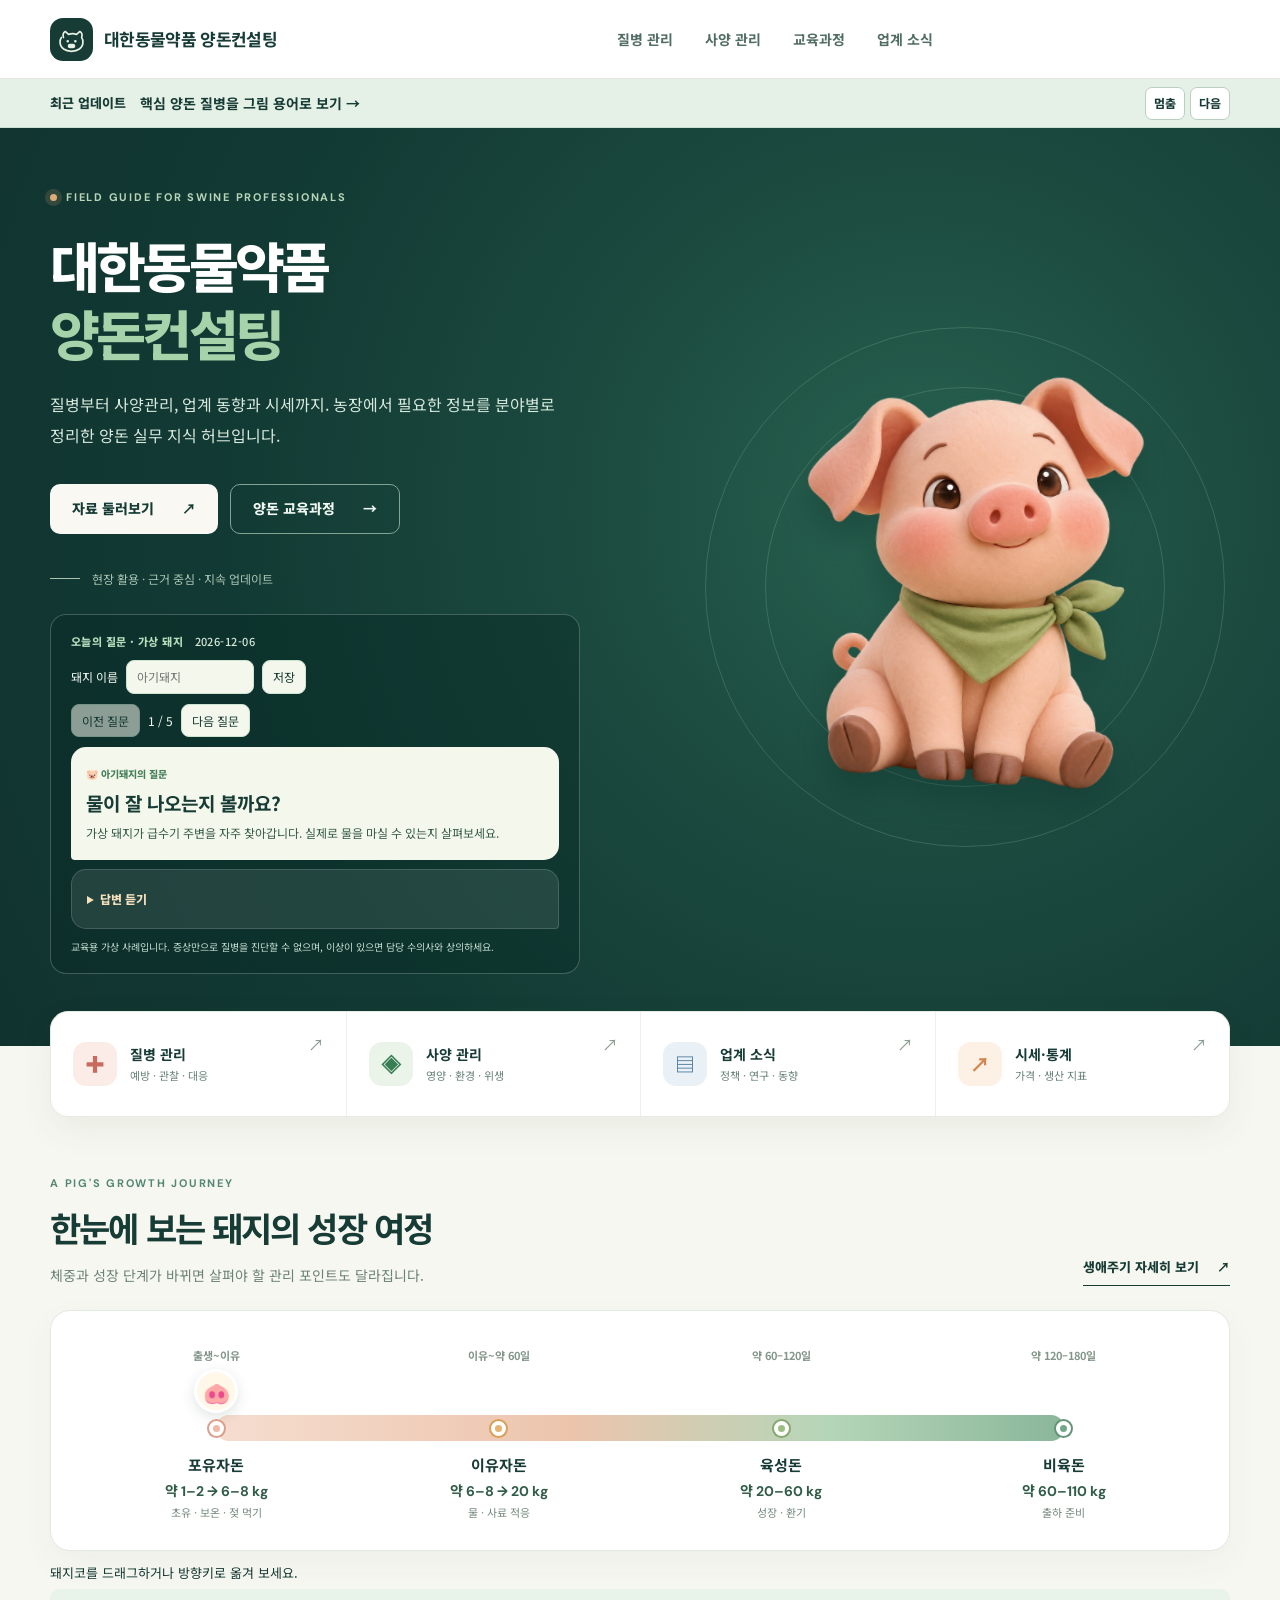
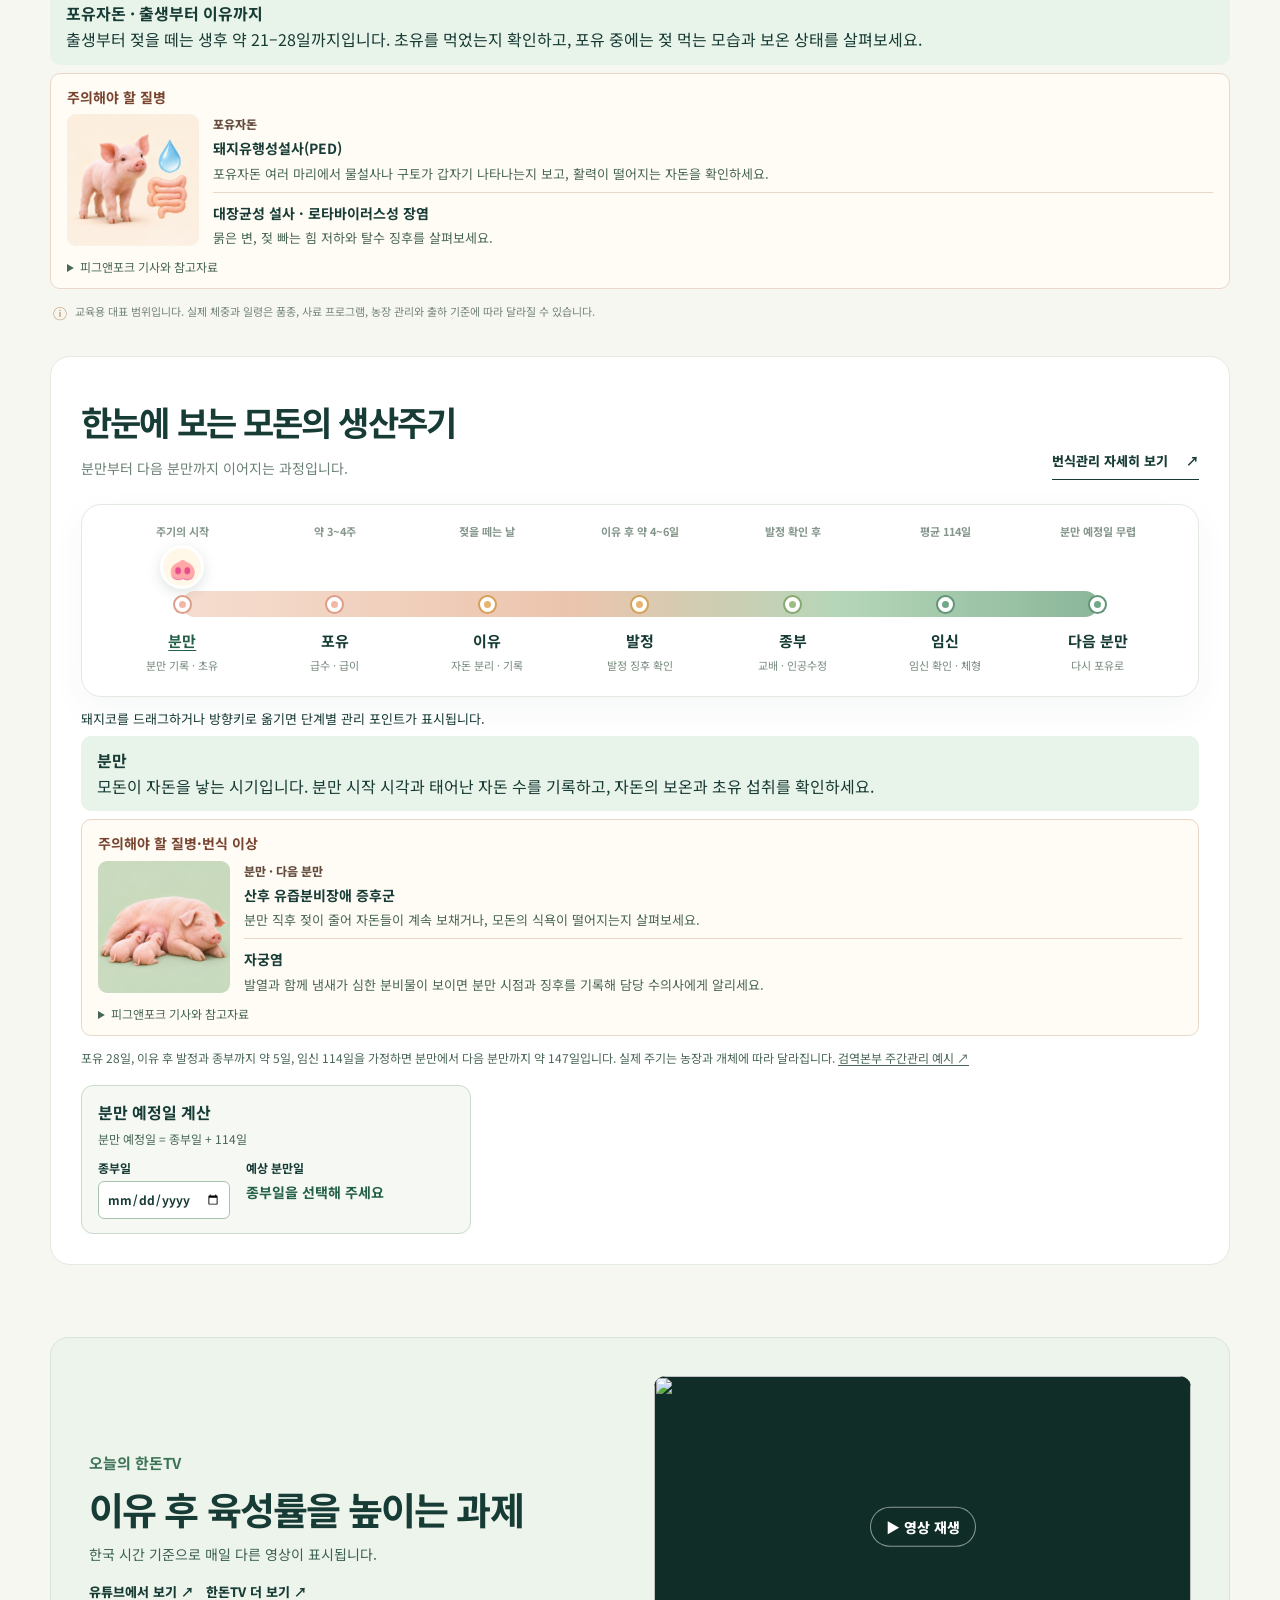
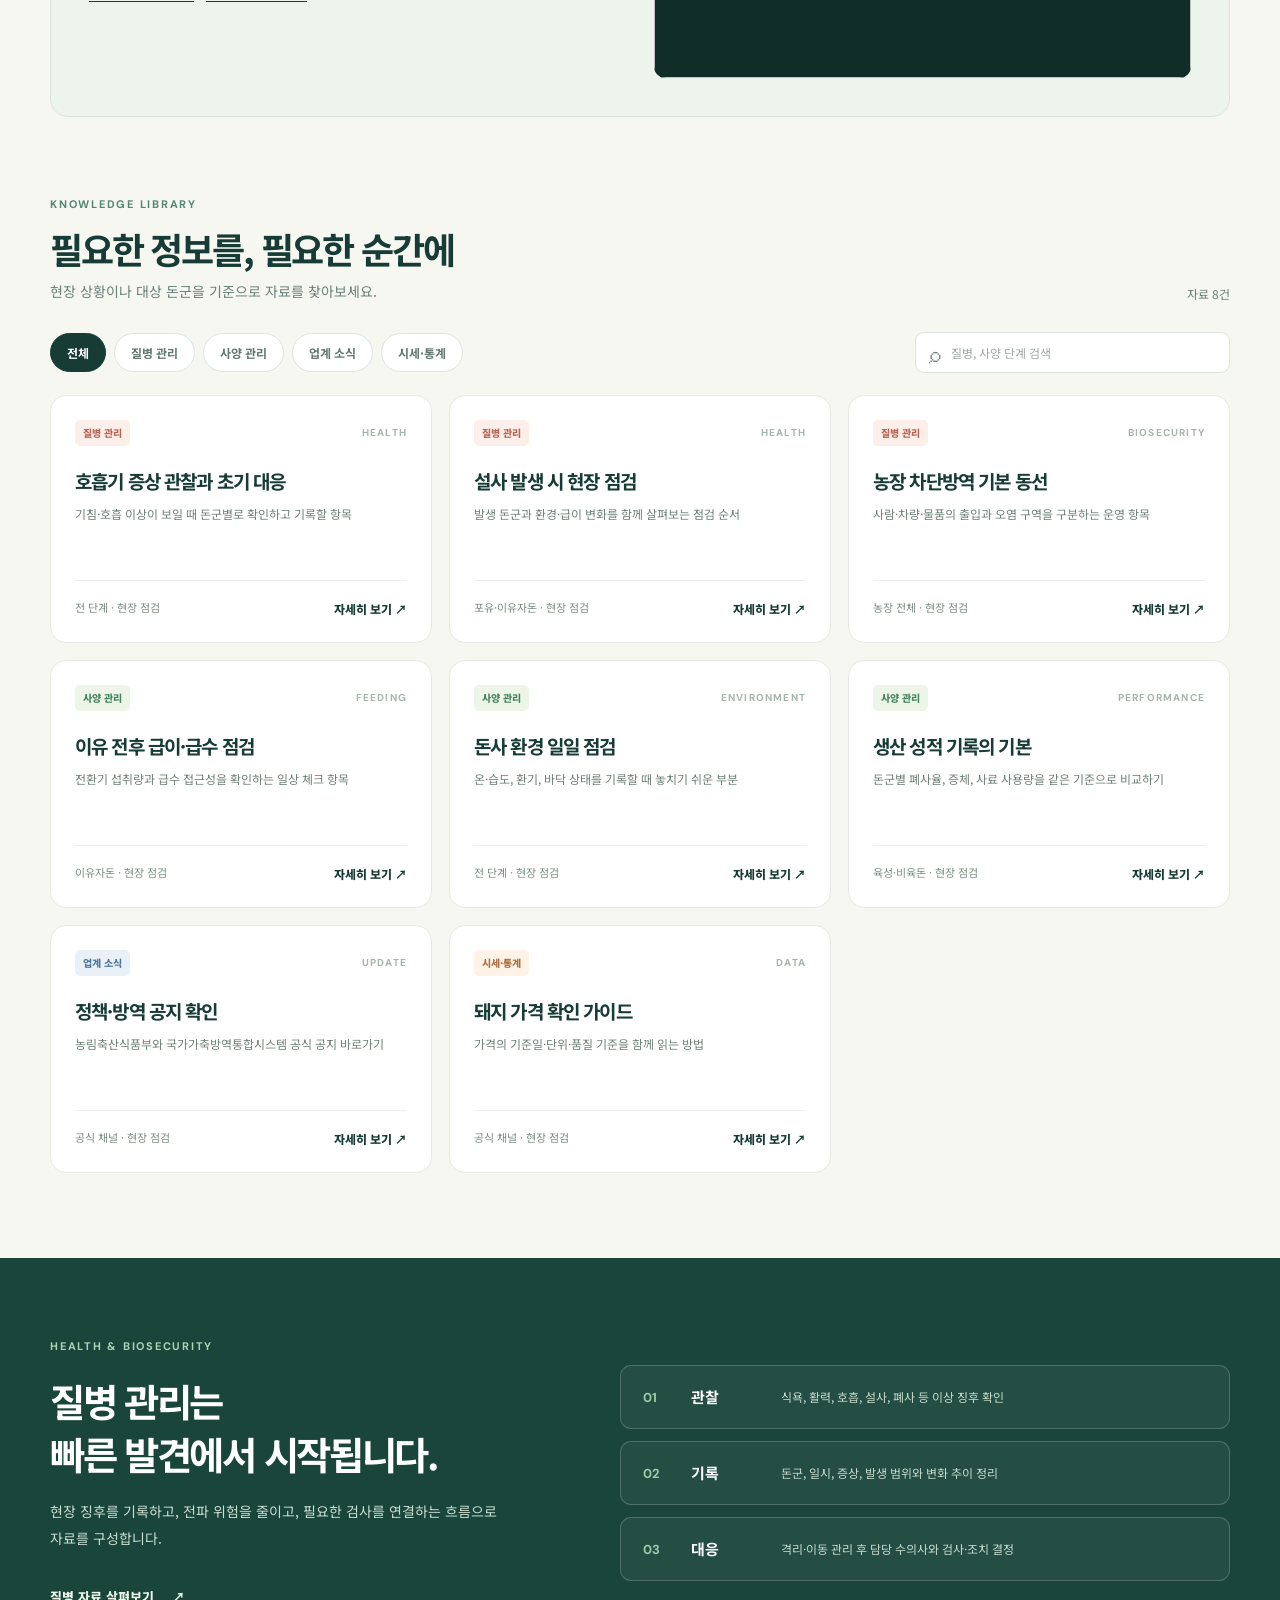
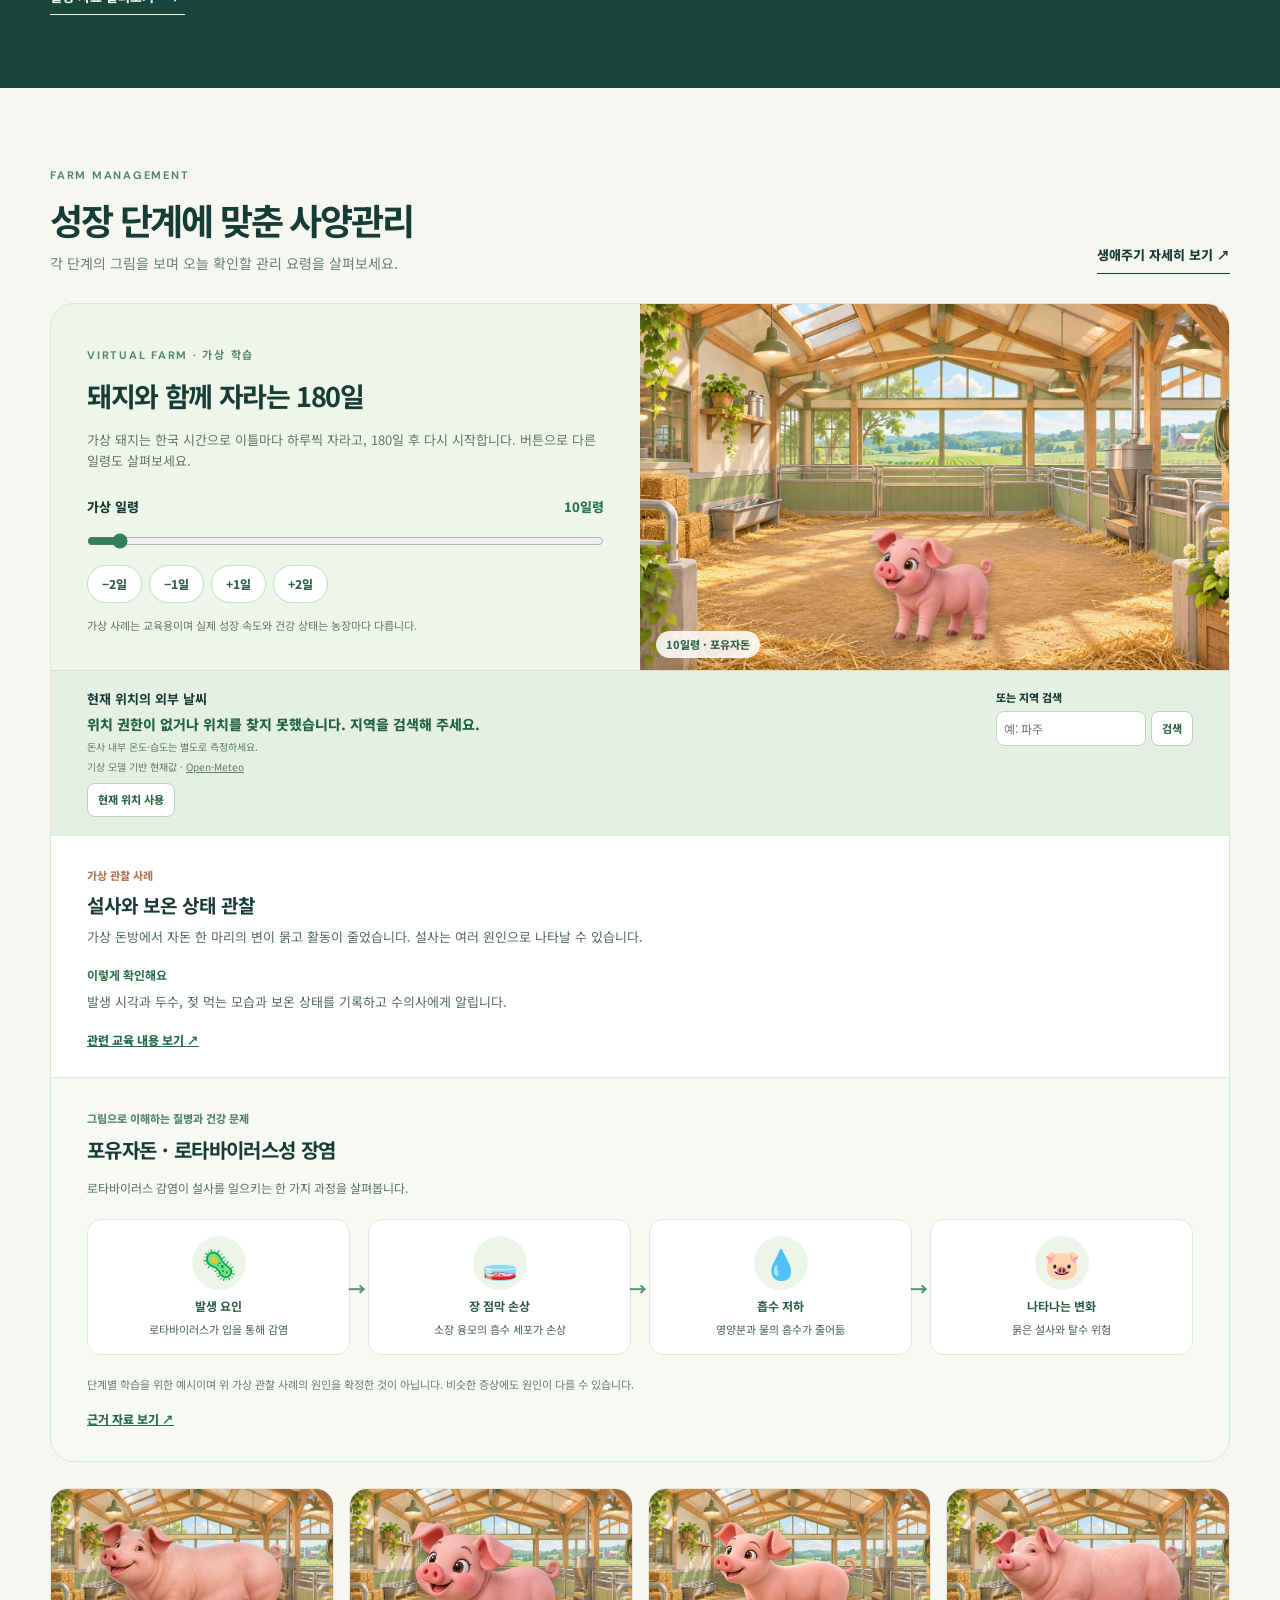
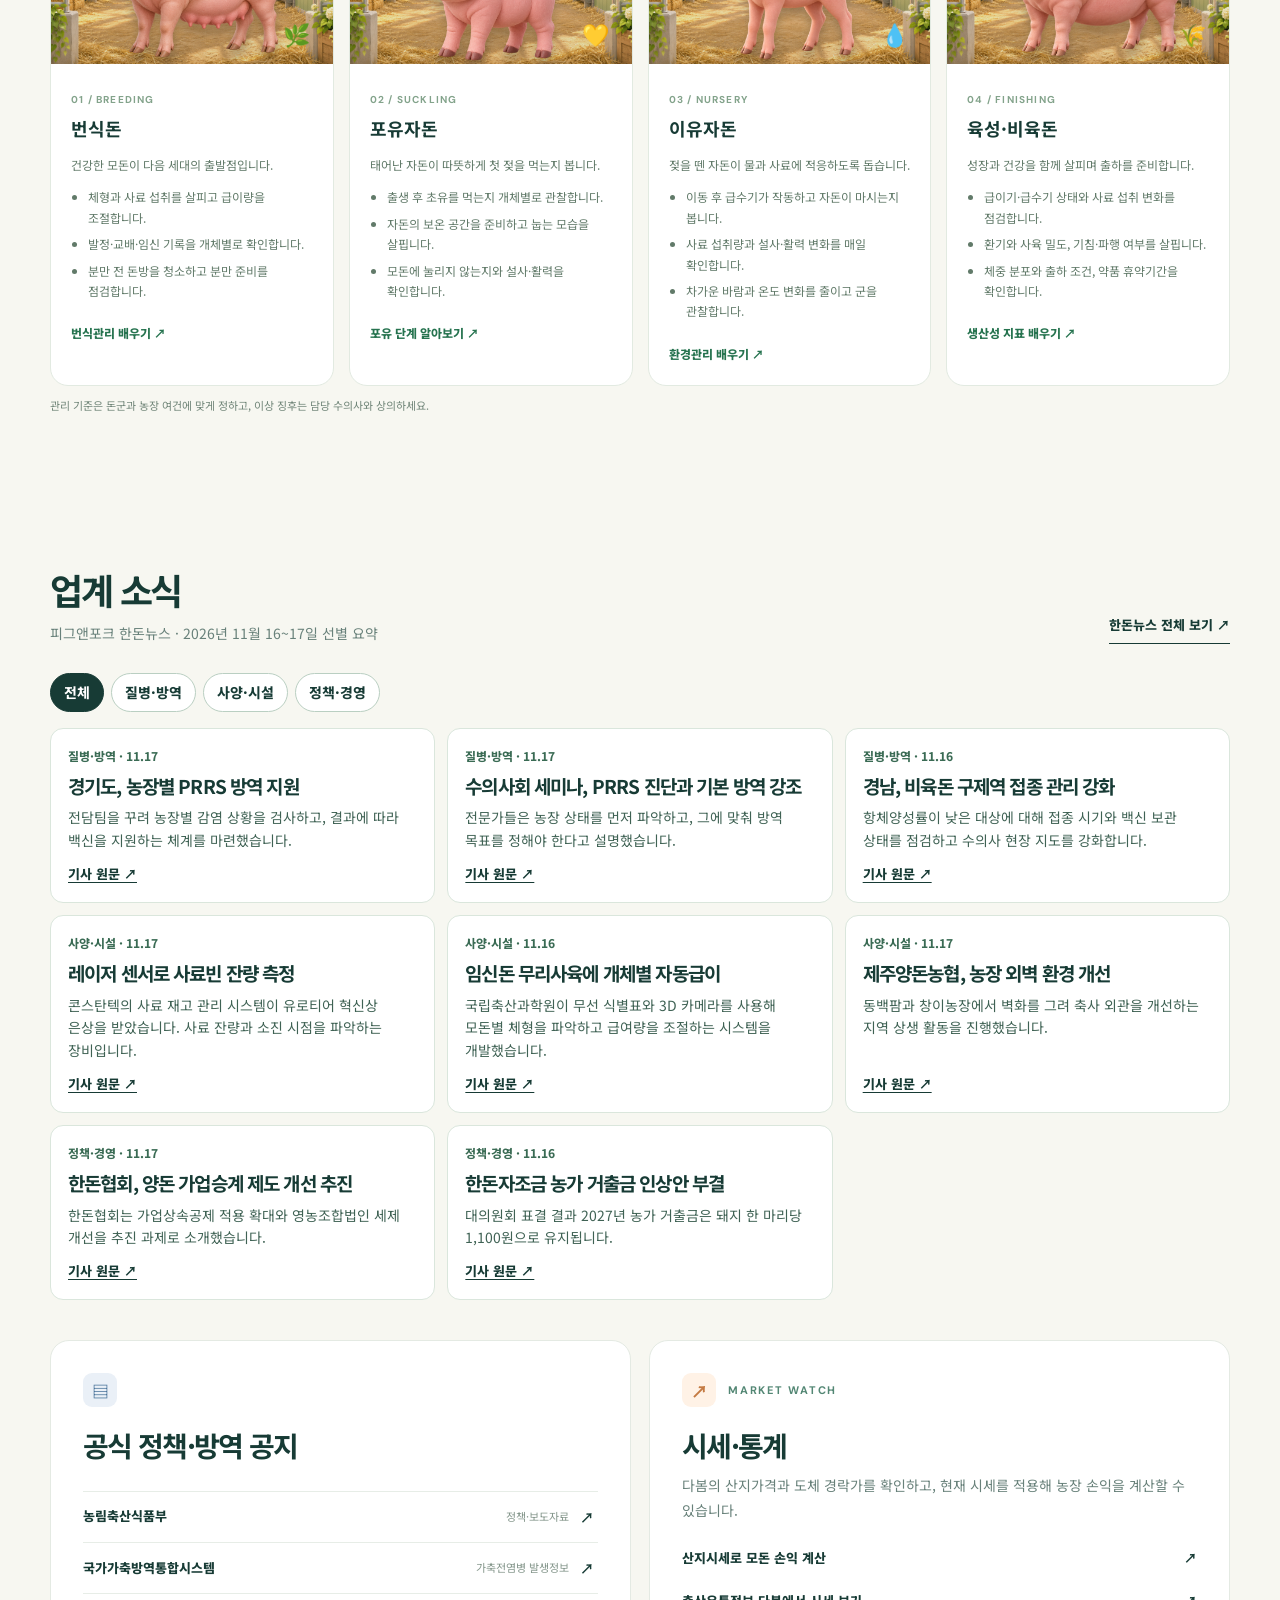
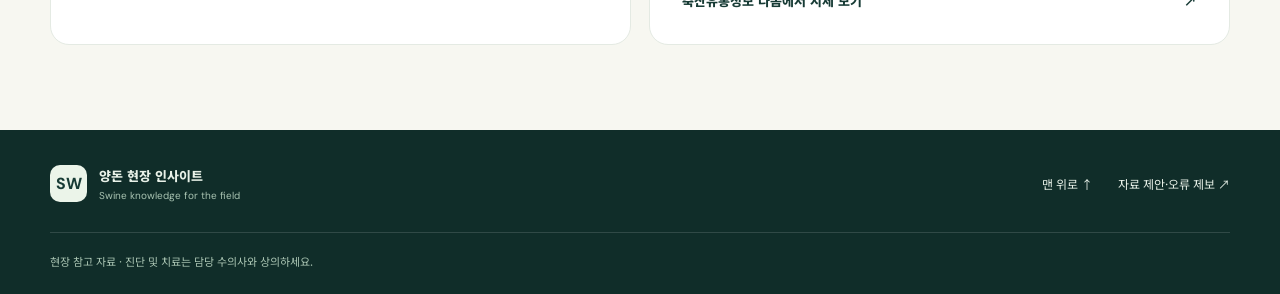
==== commit 1265e438: "Illustrate priority diseases for pig and sow stages" ====
--- a/index.html
+++ b/index.html
@@ -10,7 +10,7 @@
   <link rel="preconnect" href="https://fonts.googleapis.com">
   <link rel="preconnect" href="https://fonts.gstatic.com" crossorigin>
   <link href="https://fonts.googleapis.com/css2?family=DM+Sans:wght@400;500;600;700&family=Noto+Sans+KR:wght@400;500;600;700;800&display=swap" rel="stylesheet">
-  <link rel="stylesheet" href="styles.css?v=journey-health-inline">
+  <link rel="stylesheet" href="styles.css?v=disease-guide">
   <script src="app.js?v=handon" defer></script>
   <script src="daily-pig.js?v=2" defer></script>
   <script src="growth-simulator.js?v=10" defer></script>
@@ -93,13 +93,14 @@
       <aside class="journey-health" aria-labelledby="journey-health-title">
         <h3 id="journey-health-title">주의해야 할 질병</h3>
         <dl id="journey-pig-health" class="journey-health-list" aria-live="polite" aria-atomic="true">
-          <div data-stages="0"><dt>포유자돈</dt><dd><strong>대장균성 설사 · 로타바이러스성 장염</strong><p>묽은 변, 젖 먹는 힘 저하, 탈수 징후를 살펴보세요.</p></dd></div>
-          <div data-stages="1" hidden><dt>이유자돈</dt><dd><strong>이유 후 대장균성 설사</strong><p>이유 후 물설사, 음수·사료 섭취 감소, 활력 저하를 살펴보세요.</p></dd></div>
-          <div data-stages="2" hidden><dt>육성돈</dt><dd><strong>돼지 호흡기질병 복합체</strong><p>기침이나 호흡수 증가가 나타나는 돈방과 성장 정체가 있는 개체를 기록하세요.</p></dd></div>
-          <div data-stages="3" hidden><dt>비육돈</dt><dd><strong>증식성 장병증 · 발굽 손상과 파행</strong><p>설사나 혈변, 사료 섭취 감소, 절뚝거림을 살펴보세요.</p></dd></div>
+          <div data-stages="0" data-topic="gut"><dt>포유자돈</dt><dd><ul><li><strong>돼지유행성설사(PED)</strong><p>포유자돈 여러 마리에서 물설사나 구토가 갑자기 나타나는지 보고, 활력이 떨어지는 자돈을 확인하세요.</p></li><li><strong>대장균성 설사 · 로타바이러스성 장염</strong><p>묽은 변, 젖 빠는 힘 저하와 탈수 징후를 살펴보세요.</p></li></ul></dd></div>
+          <div data-stages="1" hidden data-topic="gut"><dt>이유자돈</dt><dd><ul><li><strong>이유 후 대장균성 설사</strong><p>젖을 뗀 뒤 물설사가 시작된 날과 해당 돈방의 마릿수를 기록하세요.</p></li><li><strong>살모넬라증</strong><p>설사와 함께 발열이나 식욕 저하가 나타나는지 확인하세요.</p></li></ul></dd></div>
+          <div data-stages="2" hidden data-topic="lung"><dt>육성돈</dt><dd><ul><li><strong>돼지 호흡기질병 복합체(PRDC)</strong><p>기침이 늘거나 성장이 더딘 돈방을 살펴보세요. PRRS 등 여러 질병이 관여할 수 있습니다.</p></li><li><strong>돼지 흉막폐렴(APP)</strong><p>갑작스러운 고열이나 호흡곤란, 폐사가 보이면 담당 수의사에게 바로 알리세요.</p></li></ul></dd></div>
+          <div data-stages="3" hidden data-topic="gut"><dt>비육돈</dt><dd><ul><li><strong>증식성 장병증(회장염)</strong><p>설사가 지속되거나 증체가 떨어지는지 살피고, 혈변이 보인 개체는 따로 기록하세요.</p></li><li><strong>발굽 손상과 파행</strong><p>절뚝거리거나 한쪽 다리에 체중을 덜 싣는 개체를 살펴보세요.</p></li></ul></dd></div>
         </dl>
         <details class="journey-health-reference">
-          <summary>참고자료</summary>
+          <summary>피그앤포크 기사와 참고자료</summary>
+          <p class="journey-health-sources"><a href="https://www.pignpork.com/news/articleView.html?idxno=20107">포유자돈과 PED</a> · <a href="https://www.pignpork.com/news/articleView.html?idxno=19920">비육돈과 회장염</a> · <a href="https://ebook.qia.go.kr/src/viewer/main.php?category=1&amp;host=main&amp;page=224&amp;site=20251107_085110">검역본부 세균성 질병 편람</a> · <a href="https://www.woah.org/en/disease/porcine-epidemic-diarrhoea/">WOAH 돼지유행성설사</a></p>
           <p class="journey-health-sources">참고 <a href="https://www.merckvetmanual.com/digestive-system/enteric-bacterial-diseases-in-pigs/overview-of-enteric-bacterial-diseases-in-pigs">돼지 장질환</a> · <a href="https://www.merckvetmanual.com/digestive-system/enteric-viral-diseases-in-pigs/rotaviral-enteritis-in-pigs">로타바이러스성 장염</a> · <a href="https://www.merckvetmanual.com/respiratory-system/respiratory-diseases-of-pigs/overview-of-respiratory-diseases-of-pigs">호흡기질병</a> · <a href="https://www.merckvetmanual.com/musculoskeletal-system/lameness-in-pigs/lameness-in-growing-finishing-pigs">육성·비육돈 파행</a></p>
           <a href="course.html#chapter-7">질병관리 교육과정 ↗</a>
         </details>
@@ -133,13 +134,14 @@
         <aside class="journey-health" aria-labelledby="journey-sow-health-title">
           <h3 id="journey-sow-health-title">주의해야 할 질병·번식 이상</h3>
           <dl id="journey-sow-health" class="journey-health-list" aria-live="polite" aria-atomic="true">
-            <div data-stages="0 6"><dt>분만 · 다음 분만</dt><dd><strong>산후 유즙분비장애 증후군 · 자궁염</strong><p>분만 후 발열, 식욕 저하, 유즙 감소나 불쾌한 냄새가 나는 분비물을 살펴보세요.</p></dd></div>
-            <div data-stages="1" hidden><dt>포유</dt><dd><strong>유방염 · 유즙 감소</strong><p>유방이 뜨겁거나 붓는지, 자돈들이 젖을 먹고도 계속 보채는지 확인하세요.</p></dd></div>
-            <div data-stages="2 3 4" hidden><dt>이유 · 발정 · 종부</dt><dd><strong>발정 지연 · 무발정 · 종부 후 재발정</strong><p>번식 이상을 일찍 발견할 수 있도록 이유일, 발정 첫 관찰일과 종부일을 기록하세요.</p></dd></div>
-            <div data-stages="5" hidden><dt>임신</dt><dd><strong>돼지생식기호흡기증후군(PRRS) · 파보바이러스 감염증</strong><p>유산, 사산, 미라화 태아 또는 허약 자돈이 늘면 발생일과 모돈 번호를 기록하세요.</p></dd></div>
+            <div data-stages="0 6" data-topic="nursing"><dt>분만 · 다음 분만</dt><dd><ul><li><strong>산후 유즙분비장애 증후군</strong><p>분만 직후 젖이 줄어 자돈들이 계속 보채거나, 모돈의 식욕이 떨어지는지 살펴보세요.</p></li><li><strong>자궁염</strong><p>발열과 함께 냄새가 심한 분비물이 보이면 분만 시점과 징후를 기록해 담당 수의사에게 알리세요.</p></li></ul></dd></div>
+            <div data-stages="1" hidden data-topic="nursing"><dt>포유</dt><dd><ul><li><strong>유방염 · 유즙 감소</strong><p>유방이 뜨겁거나 붓는지, 자돈이 젖을 먹고도 자주 보채는지 함께 살펴보세요.</p></li></ul></dd></div>
+            <div data-stages="2 3 4" hidden data-topic="breeding"><dt>이유 · 발정 · 종부</dt><dd><ul><li><strong>발정 지연 · 무발정 · 종부 후 재발정</strong><p>이유일과 첫 발정 확인일, 종부일을 기록해 평소보다 늦거나 다시 발정이 오는 모돈을 확인하세요.</p></li></ul></dd></div>
+            <div data-stages="5" hidden data-topic="breeding"><dt>임신</dt><dd><ul><li><strong>돼지생식기호흡기증후군(PRRS)</strong><p>유산, 조산, 사산 또는 허약 자돈이 늘면 해당 모돈과 발생일을 기록하세요.</p></li><li><strong>돼지 파보바이러스 감염증</strong><p>같은 복에서 미라화 태아와 살아 있는 자돈이 함께 나오는지 기록해 수의사에게 전달하세요.</p></li></ul></dd></div>
           </dl>
           <details class="journey-health-reference">
-            <summary>참고자료</summary>
+            <summary>피그앤포크 기사와 참고자료</summary>
+            <p class="journey-health-sources"><a href="https://www.pignpork.com/news/articleView.html?idxno=20190">PRRS 관리</a> · <a href="https://www.woah.org/app/uploads/2021/03/prrs-guide-web-bulletin.pdf">WOAH PRRS 자료</a></p>
             <p class="journey-health-sources">참고 <a href="https://www.merckvetmanual.com/reproductive-system/postpartum-dysgalactia-syndrome-in-sows/postpartum-dysgalactia-syndrome-in-sows">산후 유즙분비장애</a> · <a href="https://www.merckvetmanual.com/reproductive-system/uterine-diseases-in-production-animals/overview-of-uterine-diseases-in-production-animals">자궁질환</a> · <a href="https://www.merckvetmanual.com/management-and-nutrition/management-of-reproduction-pigs/sow-and-gilt-management">모돈 번식관리</a> · <a href="https://www.merckvetmanual.com/reproductive-system/abortion-in-large-animals/abortion-in-pigs">모돈 유산과 번식장애</a></p>
             <a href="course.html#chapter-7">질병관리 교육과정 ↗</a>
           </details>
--- a/styles.css
+++ b/styles.css
@@ -230,8 +230,27 @@
 }
 .journey-health h3 { margin: 0 0 6px; font-size: 14px; color: #77452f; }
 .journey-health-list { margin: 0; }
+.journey-health-list > div:not([hidden]) {
+  display: grid;
+  grid-template-columns: clamp(76px, 18vw, 132px) minmax(0, 1fr);
+  align-items: start;
+  column-gap: 14px;
+}
+.journey-health-list [data-topic]::before {
+  content: '';
+  grid-row: 1 / span 2;
+  width: 100%;
+  aspect-ratio: 1;
+  border-radius: 9px;
+  background: url('assets/journey-disease-guide.png') 0 0 / 200% 200%;
+}
+.journey-health-list [data-topic="lung"]::before { background-position: 100% 0; }
+.journey-health-list [data-topic="nursing"]::before { background-position: 0 100%; }
+.journey-health-list [data-topic="breeding"]::before { background-position: 100% 100%; }
 .journey-health-list dt { font-size: 12px; font-weight: 800; color: #654d3e; }
 .journey-health-list dd { margin: 2px 0 0; }
+.journey-health-list dd ul { list-style: none; padding: 0; margin: 0; }
+.journey-health-list dd li + li { margin-top: 7px; padding-top: 7px; border-top: 1px solid #e9d8c8; }
 .journey-health-list dd strong { font-size: 14px; }
 .journey-health-list dd p { margin: 3px 0 0; color: #486655; font-size: 13px; }
 .journey-health-reference { margin-top: 8px; color: #486655; font-size: 12px; }
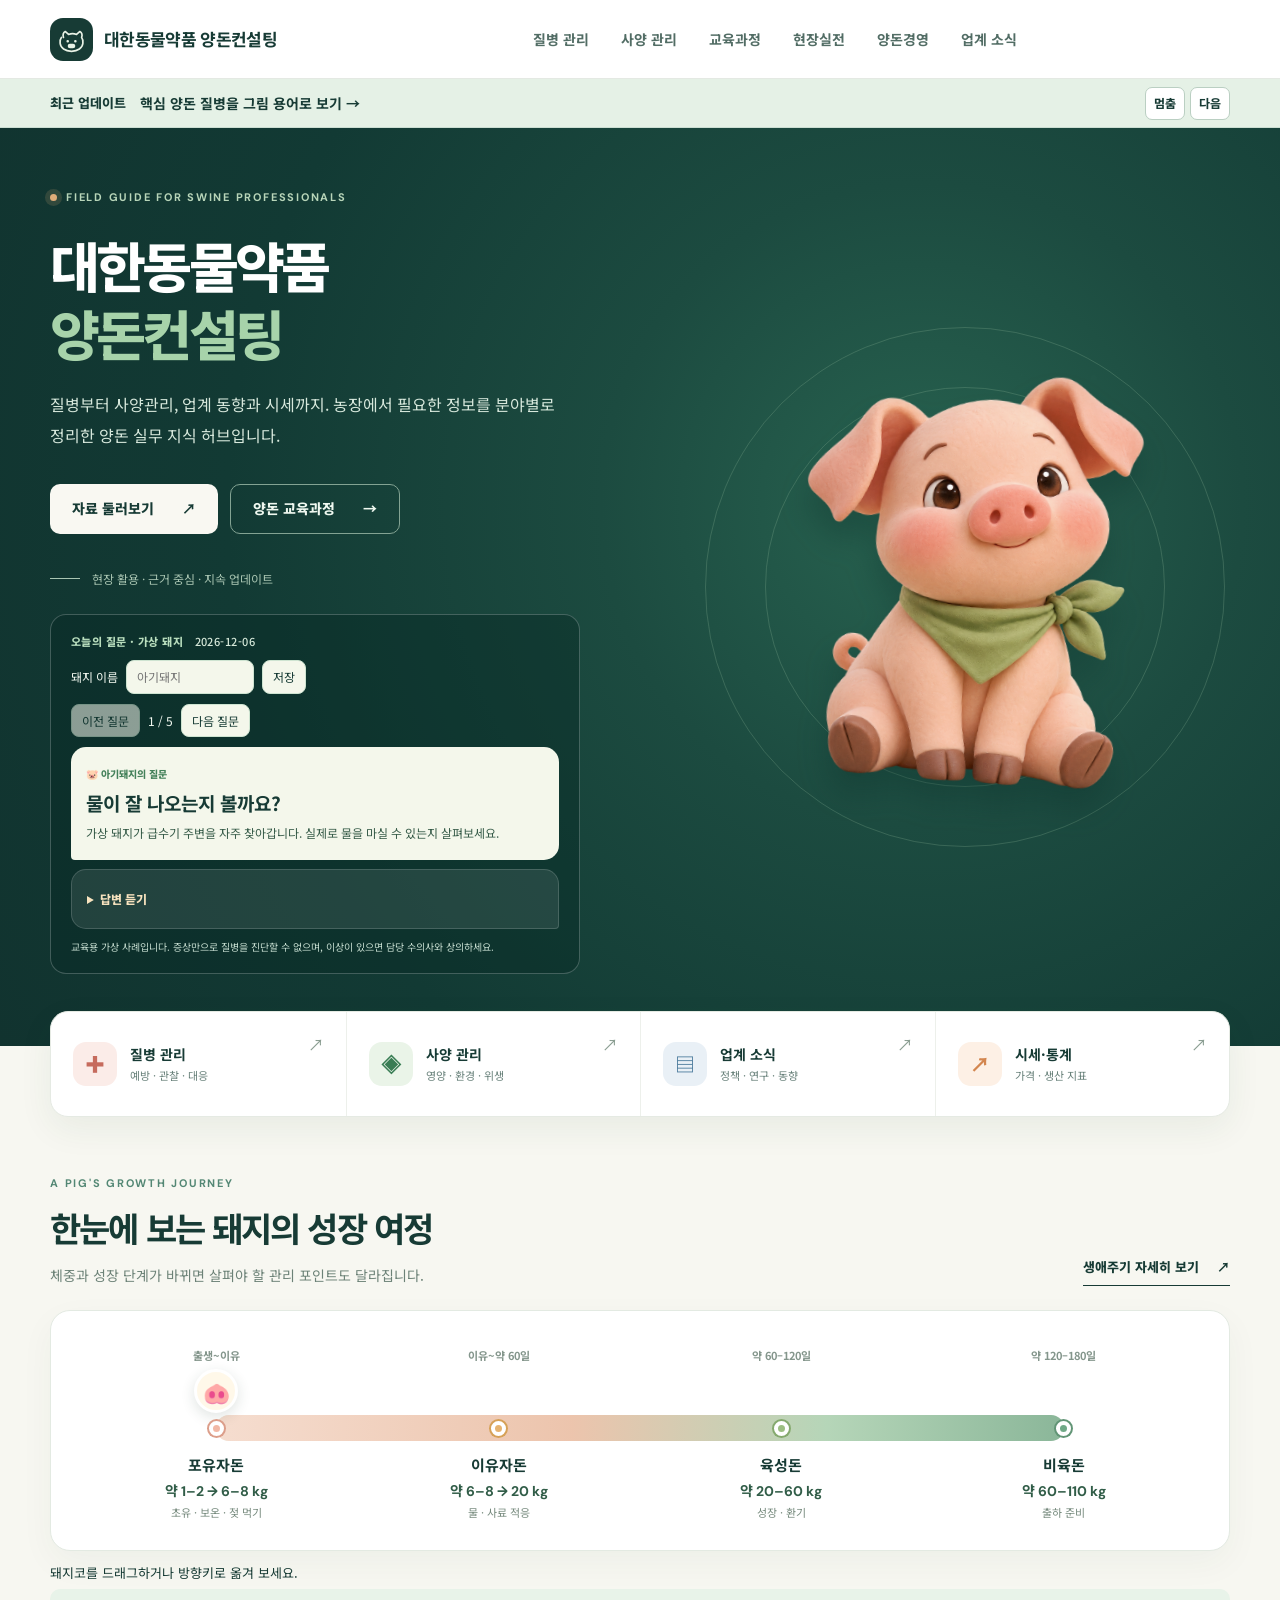
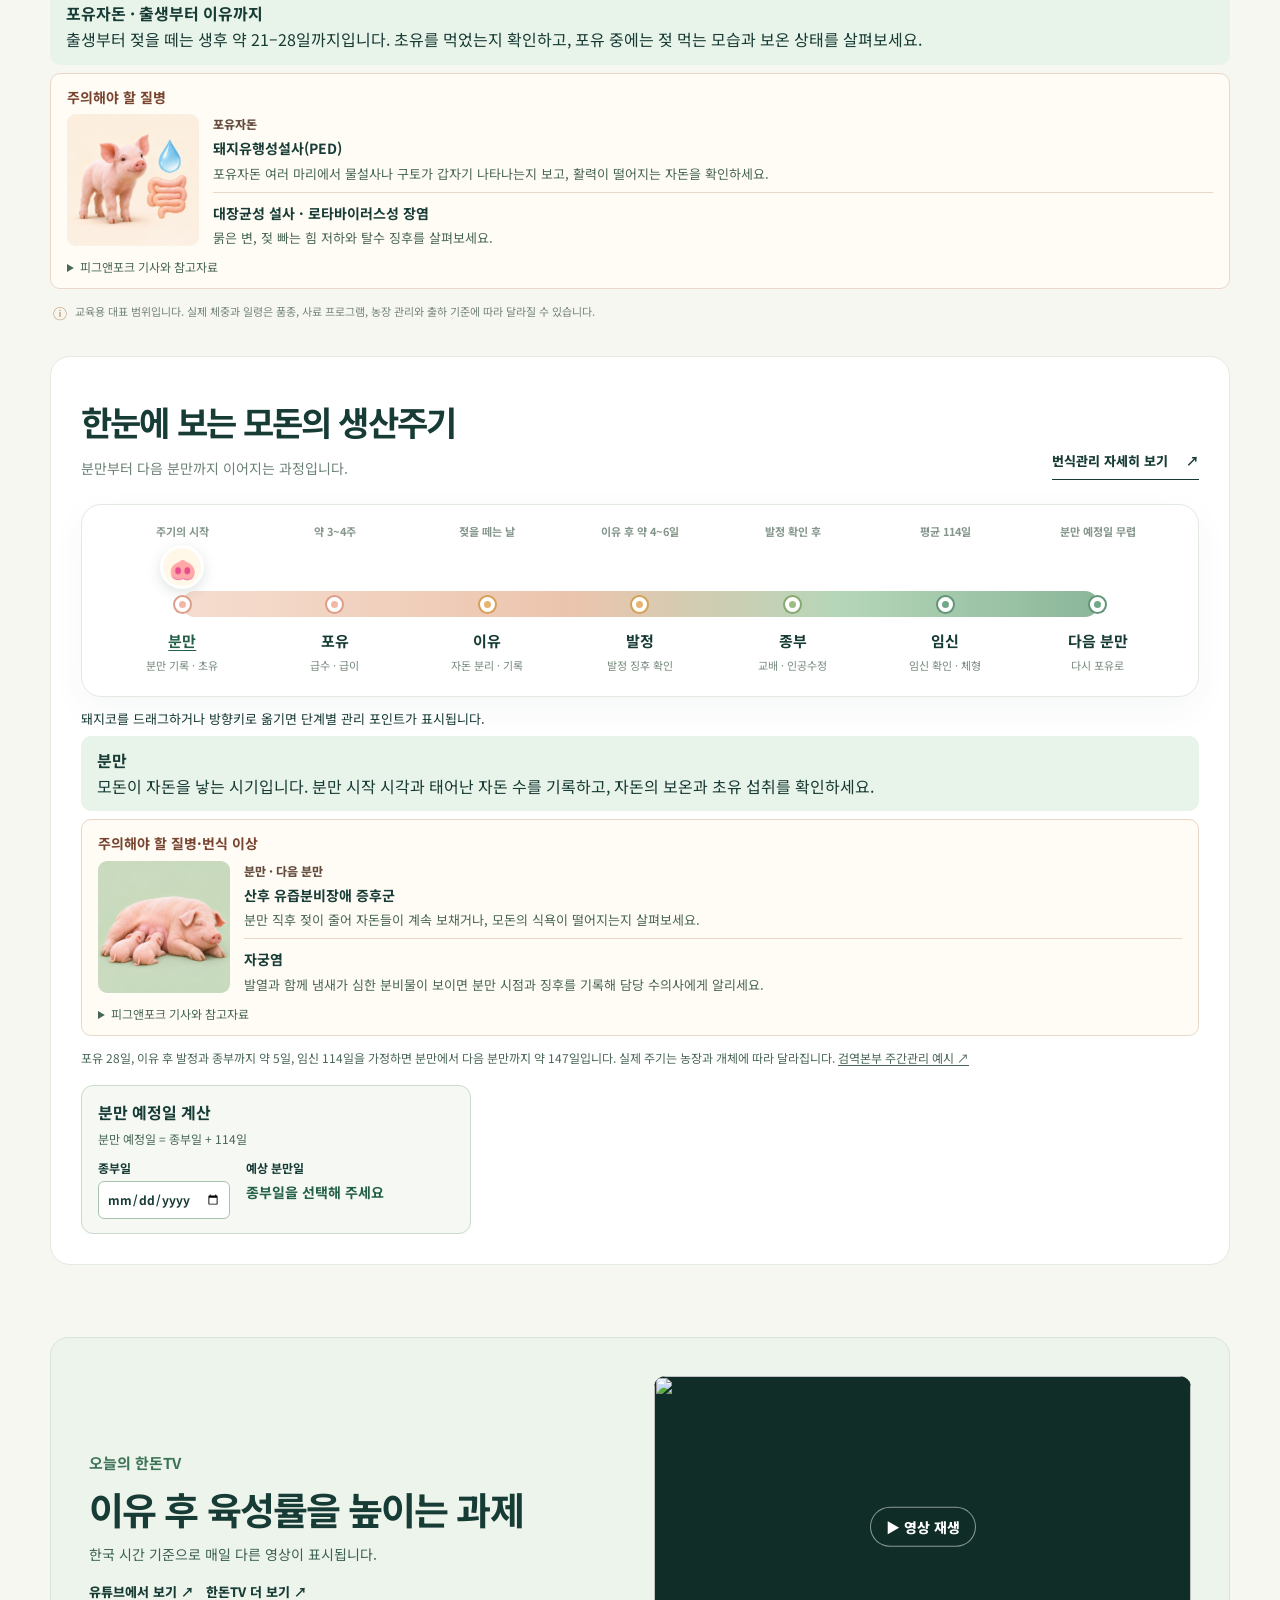
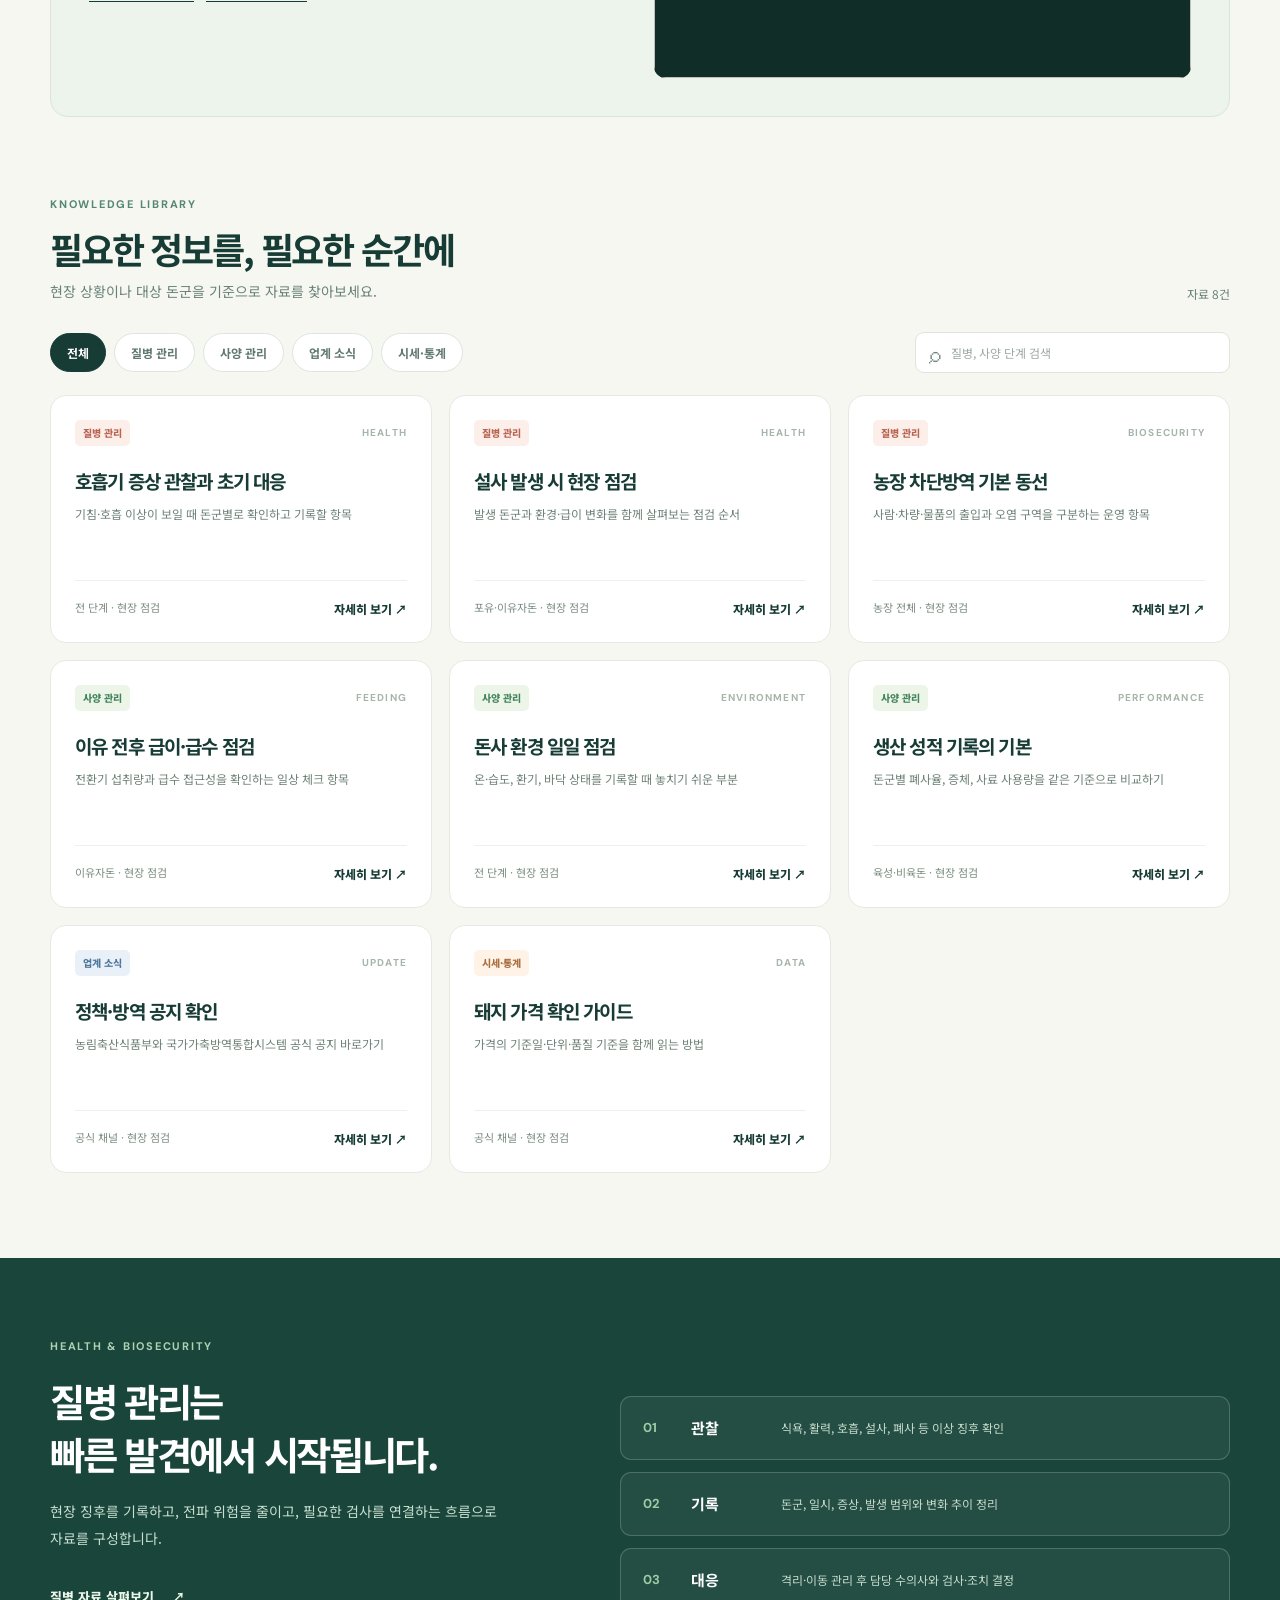
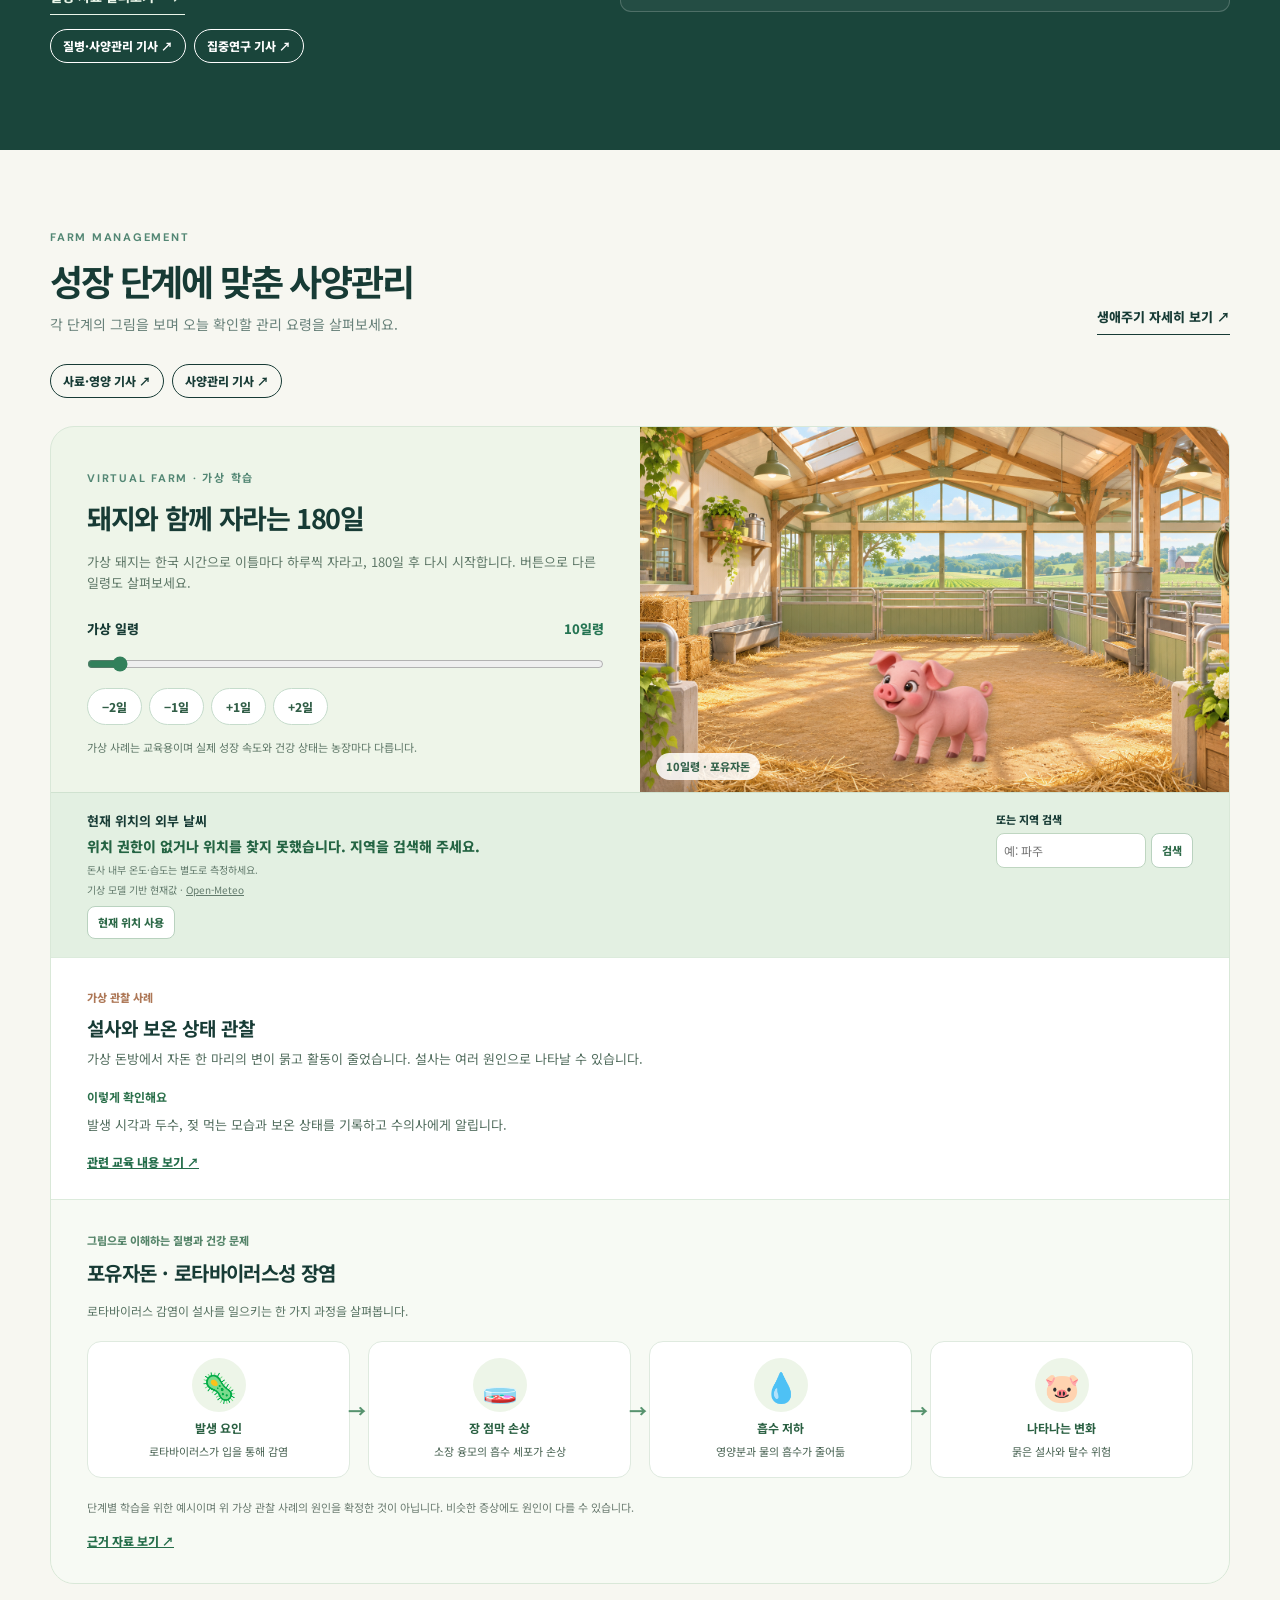
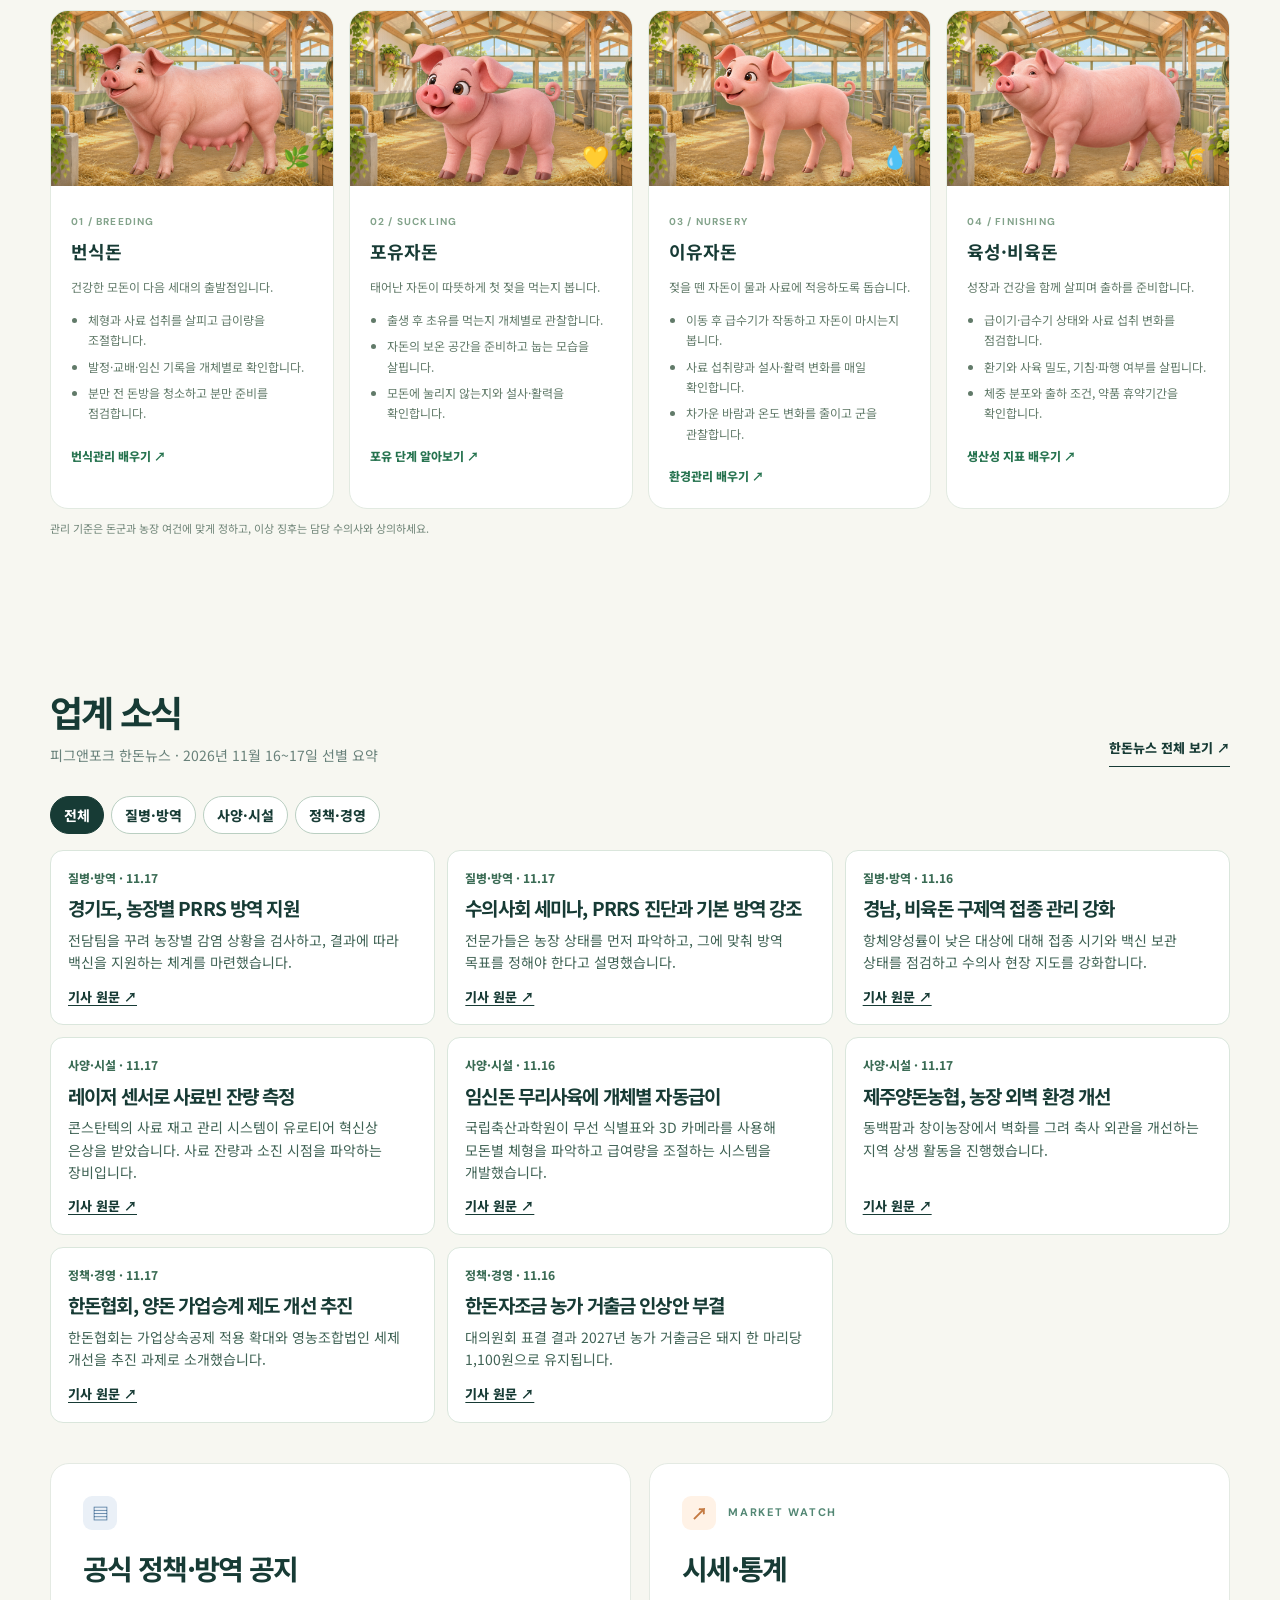
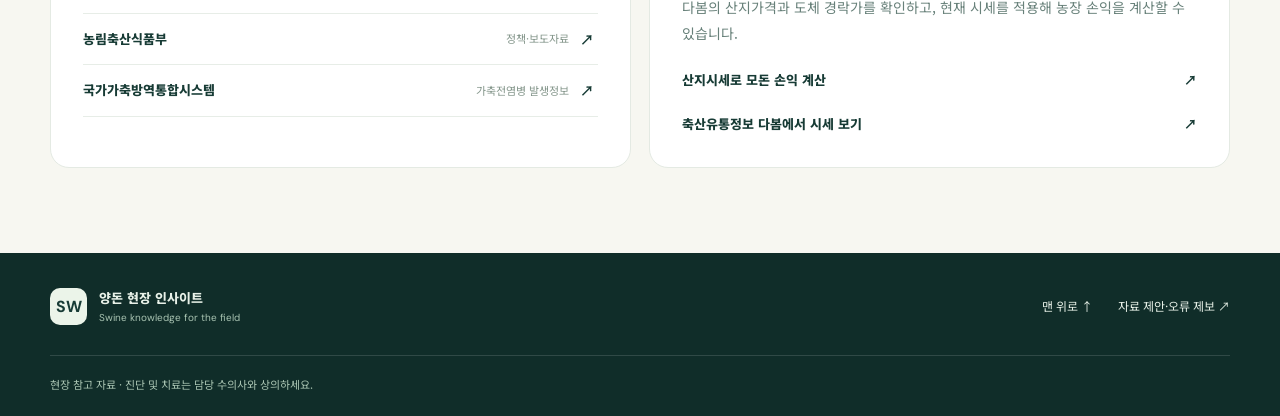
==== commit b72558a9: "Publish six curated swine article collections" ====
--- a/index.html
+++ b/index.html
@@ -10,7 +10,7 @@
   <link rel="preconnect" href="https://fonts.googleapis.com">
   <link rel="preconnect" href="https://fonts.gstatic.com" crossorigin>
   <link href="https://fonts.googleapis.com/css2?family=DM+Sans:wght@400;500;600;700&family=Noto+Sans+KR:wght@400;500;600;700;800&display=swap" rel="stylesheet">
-  <link rel="stylesheet" href="styles.css?v=disease-guide">
+  <link rel="stylesheet" href="styles.css?v=reading-library">
   <script src="app.js?v=handon" defer></script>
   <script src="daily-pig.js?v=2" defer></script>
   <script src="growth-simulator.js?v=10" defer></script>
@@ -25,11 +25,11 @@
         <strong class="brand-name">대한동물약품 양돈컨설팅</strong>
       </a>
       <nav class="desktop-nav" aria-label="주 메뉴">
-        <a href="#disease">질병 관리</a><a href="#management">사양 관리</a><a href="course.html">교육과정</a><a href="#news">업계 소식</a>
+        <a href="#disease">질병 관리</a><a href="#management">사양 관리</a><a href="course.html">교육과정</a><a href="articles.html?topic=field">현장실전</a><a href="articles.html?topic=business">양돈경영</a><a href="#news">업계 소식</a>
       </nav>
       <button class="menu-toggle" type="button" aria-label="메뉴 열기" aria-expanded="false" aria-controls="mobile-menu"><span></span><span></span><span></span></button>
     </div>
-    <nav class="mobile-nav" id="mobile-menu" aria-label="모바일 메뉴" hidden><a href="#disease">질병 관리</a><a href="#management">사양 관리</a><a href="course.html">교육과정</a><a href="#news">업계 소식</a></nav>
+    <nav class="mobile-nav" id="mobile-menu" aria-label="모바일 메뉴" hidden><a href="#disease">질병 관리</a><a href="#management">사양 관리</a><a href="course.html">교육과정</a><a href="articles.html?topic=field">현장실전</a><a href="articles.html?topic=business">양돈경영</a><a href="#news">업계 소식</a></nav>
   </header>
 
   <aside class="updates-bar" aria-label="최근 업데이트">
@@ -180,10 +180,11 @@
       <div class="card-grid" id="card-grid"></div><p class="empty-state" id="empty-state" hidden>검색 결과가 없습니다. 다른 단어로 검색해 보세요.</p>
     </section>
 
-    <section class="feature-section" id="disease"><div class="wrap feature-grid"><div class="feature-lead"><span class="section-kicker light">HEALTH & BIOSECURITY</span><h2>질병 관리는<br>빠른 발견에서 시작됩니다.</h2><p>현장 징후를 기록하고, 전파 위험을 줄이고, 필요한 검사를 연결하는 흐름으로 자료를 구성합니다.</p><a class="text-link light-link" href="#explore" data-jump-filter="disease">질병 자료 살펴보기 <span>↗</span></a></div><div class="feature-steps"><div><span>01</span><strong>관찰</strong><p>식욕, 활력, 호흡, 설사, 폐사 등 이상 징후 확인</p></div><div><span>02</span><strong>기록</strong><p>돈군, 일시, 증상, 발생 범위와 변화 추이 정리</p></div><div><span>03</span><strong>대응</strong><p>격리·이동 관리 후 담당 수의사와 검사·조치 결정</p></div></div></div></section>
+    <section class="feature-section" id="disease"><div class="wrap feature-grid"><div class="feature-lead"><span class="section-kicker light">HEALTH & BIOSECURITY</span><h2>질병 관리는<br>빠른 발견에서 시작됩니다.</h2><p>현장 징후를 기록하고, 전파 위험을 줄이고, 필요한 검사를 연결하는 흐름으로 자료를 구성합니다.</p><a class="text-link light-link" href="#explore" data-jump-filter="disease">질병 자료 살펴보기 <span>↗</span></a><div class="reading-shortcuts"><a href="articles.html?topic=health">질병·사양관리 기사 ↗</a><a href="articles.html?topic=research">집중연구 기사 ↗</a></div></div><div class="feature-steps"><div><span>01</span><strong>관찰</strong><p>식욕, 활력, 호흡, 설사, 폐사 등 이상 징후 확인</p></div><div><span>02</span><strong>기록</strong><p>돈군, 일시, 증상, 발생 범위와 변화 추이 정리</p></div><div><span>03</span><strong>대응</strong><p>격리·이동 관리 후 담당 수의사와 검사·조치 결정</p></div></div></div></section>
 
     <section class="section wrap management-section" id="management" aria-labelledby="management-heading">
       <div class="section-heading"><div><span class="section-kicker">FARM MANAGEMENT</span><h2 id="management-heading">성장 단계에 맞춘 사양관리</h2><p>각 단계의 그림을 보며 오늘 확인할 관리 요령을 살펴보세요.</p></div><a class="text-link" href="course.html#chapter-2">생애주기 자세히 보기 ↗</a></div>
+      <div class="reading-shortcuts"><a href="articles.html?topic=feed">사료·영양 기사 ↗</a><a href="articles.html?topic=care">사양관리 기사 ↗</a></div>
       <div class="growth-lab" aria-labelledby="growth-lab-title">
         <div class="lab-copy"><span class="section-kicker">VIRTUAL FARM · 가상 학습</span><h3 id="growth-lab-title">돼지와 함께 자라는 180일</h3><p>가상 돼지는 한국 시간으로 이틀마다 하루씩 자라고, 180일 후 다시 시작합니다. 버튼으로 다른 일령도 살펴보세요.</p><label for="lab-day">가상 일령 <output id="lab-day-output" for="lab-day">1일령</output></label><input type="range" id="lab-day" min="1" max="180" value="1" step="1"><div class="lab-controls"><button type="button" data-lab-step="-2">−2일</button><button type="button" data-lab-step="-1">−1일</button><button type="button" data-lab-step="1">+1일</button><button type="button" data-lab-step="2">+2일</button></div><p class="lab-caption">가상 사례는 교육용이며 실제 성장 속도와 건강 상태는 농장마다 다릅니다.</p></div>
         <div class="lab-world" data-weather="unknown"><span class="lab-cloud cloud-one"></span><span class="lab-cloud cloud-two"></span><div class="lab-ground"></div><img id="lab-pig" src="assets/pig-suckling-v2.png" alt="" width="400" height="260"><span class="lab-stage" id="lab-stage">포유자돈</span></div>
--- a/styles.css
+++ b/styles.css
@@ -272,3 +272,7 @@
   .growth-stages strong { font-size: 12px; }
   .growth-stages b, .growth-stages small, .growth-age { font-size: 10px; }
 }
+
+.reading-shortcuts { display: flex; flex-wrap: wrap; gap: 8px; margin: 14px 0; }
+.reading-shortcuts a { padding: 6px 12px; border: 1px solid currentColor; border-radius: 999px; font-size: 12px; font-weight: 800; }
+.reading-shortcuts a:hover { text-decoration: underline; text-underline-offset: 3px; }
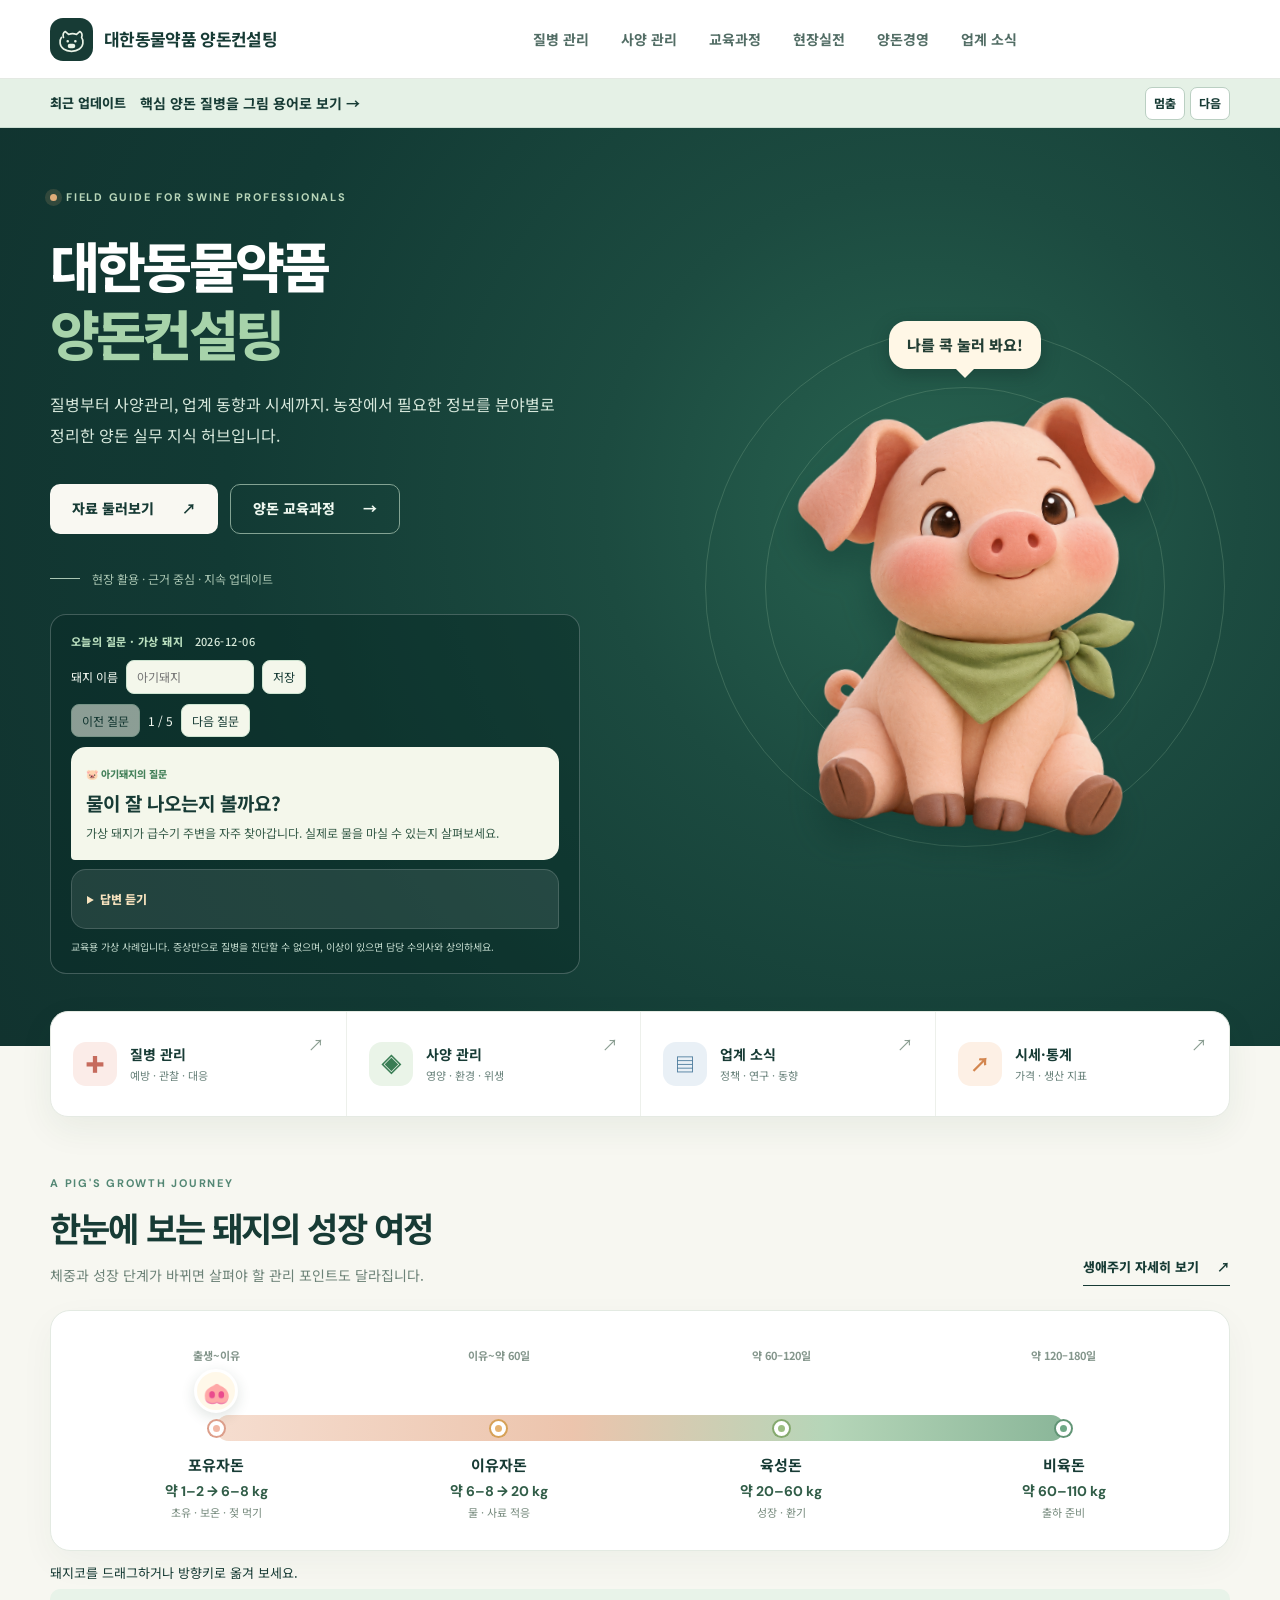
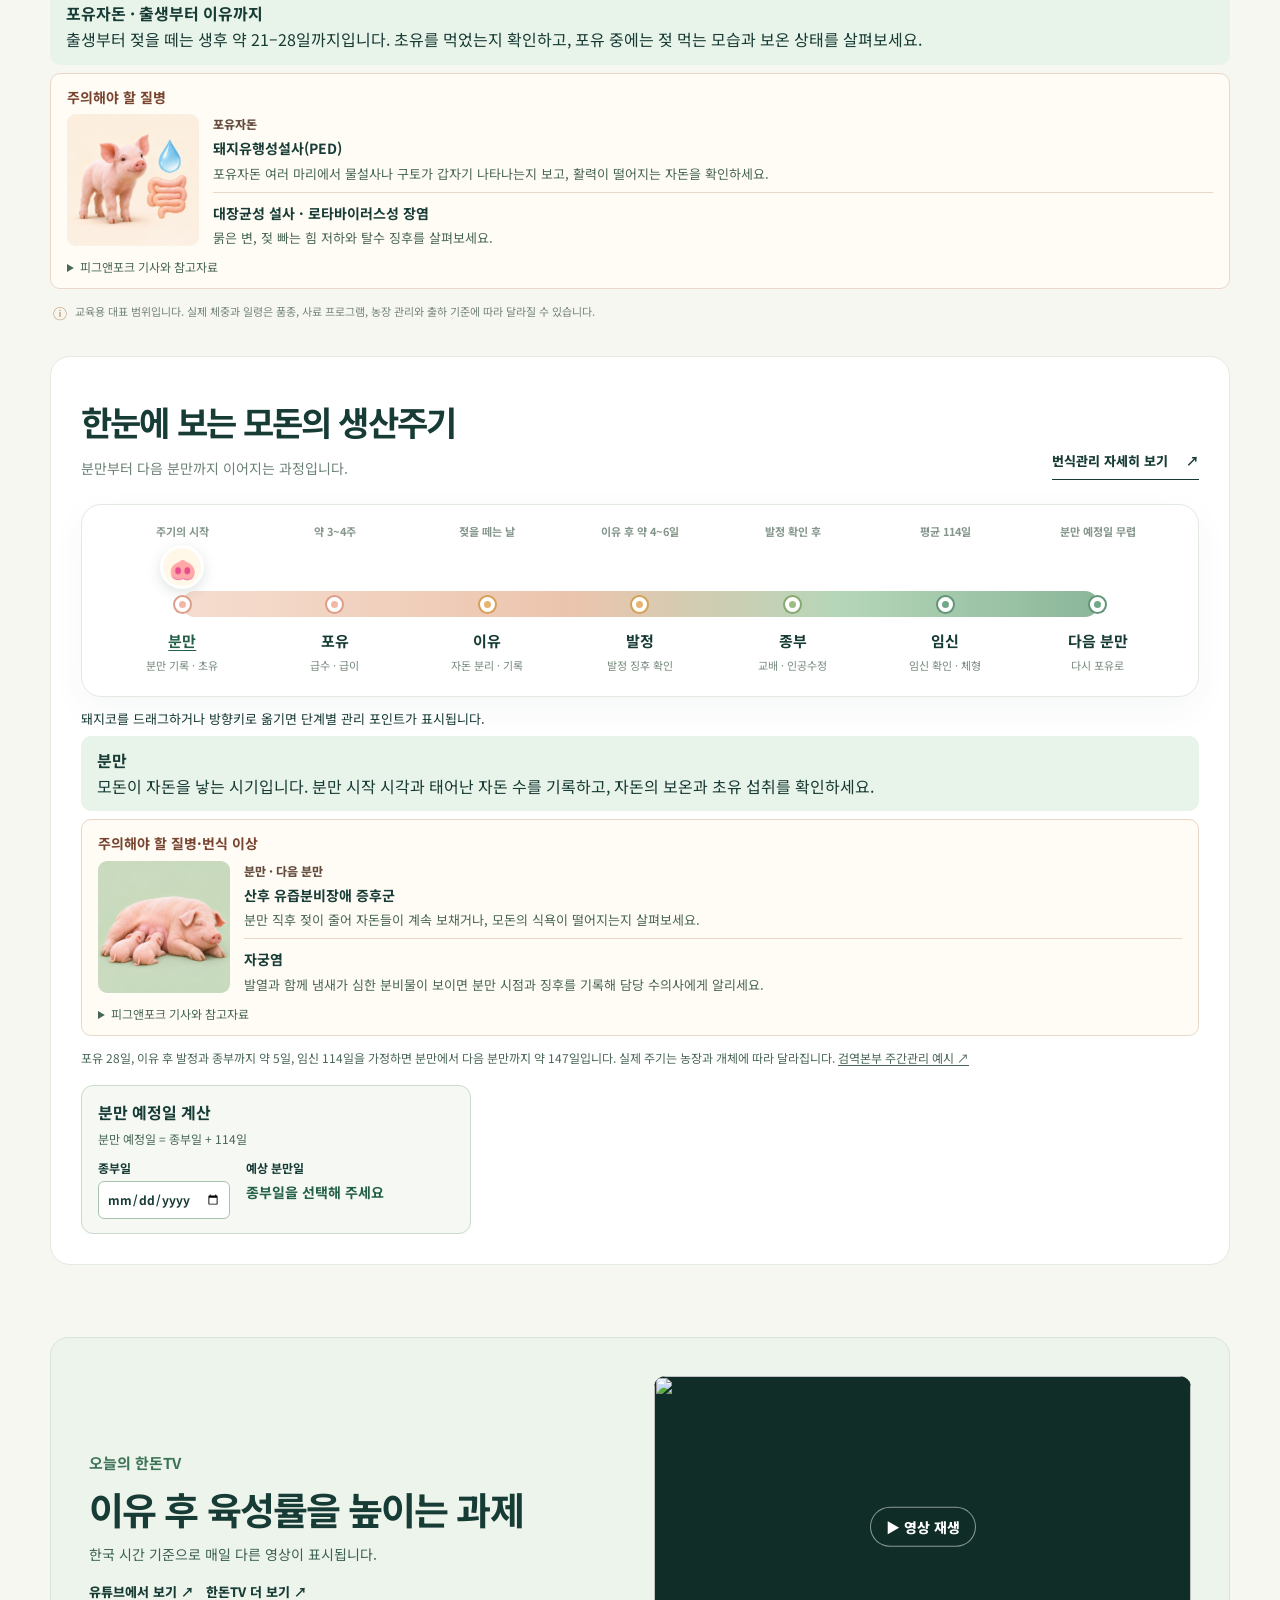
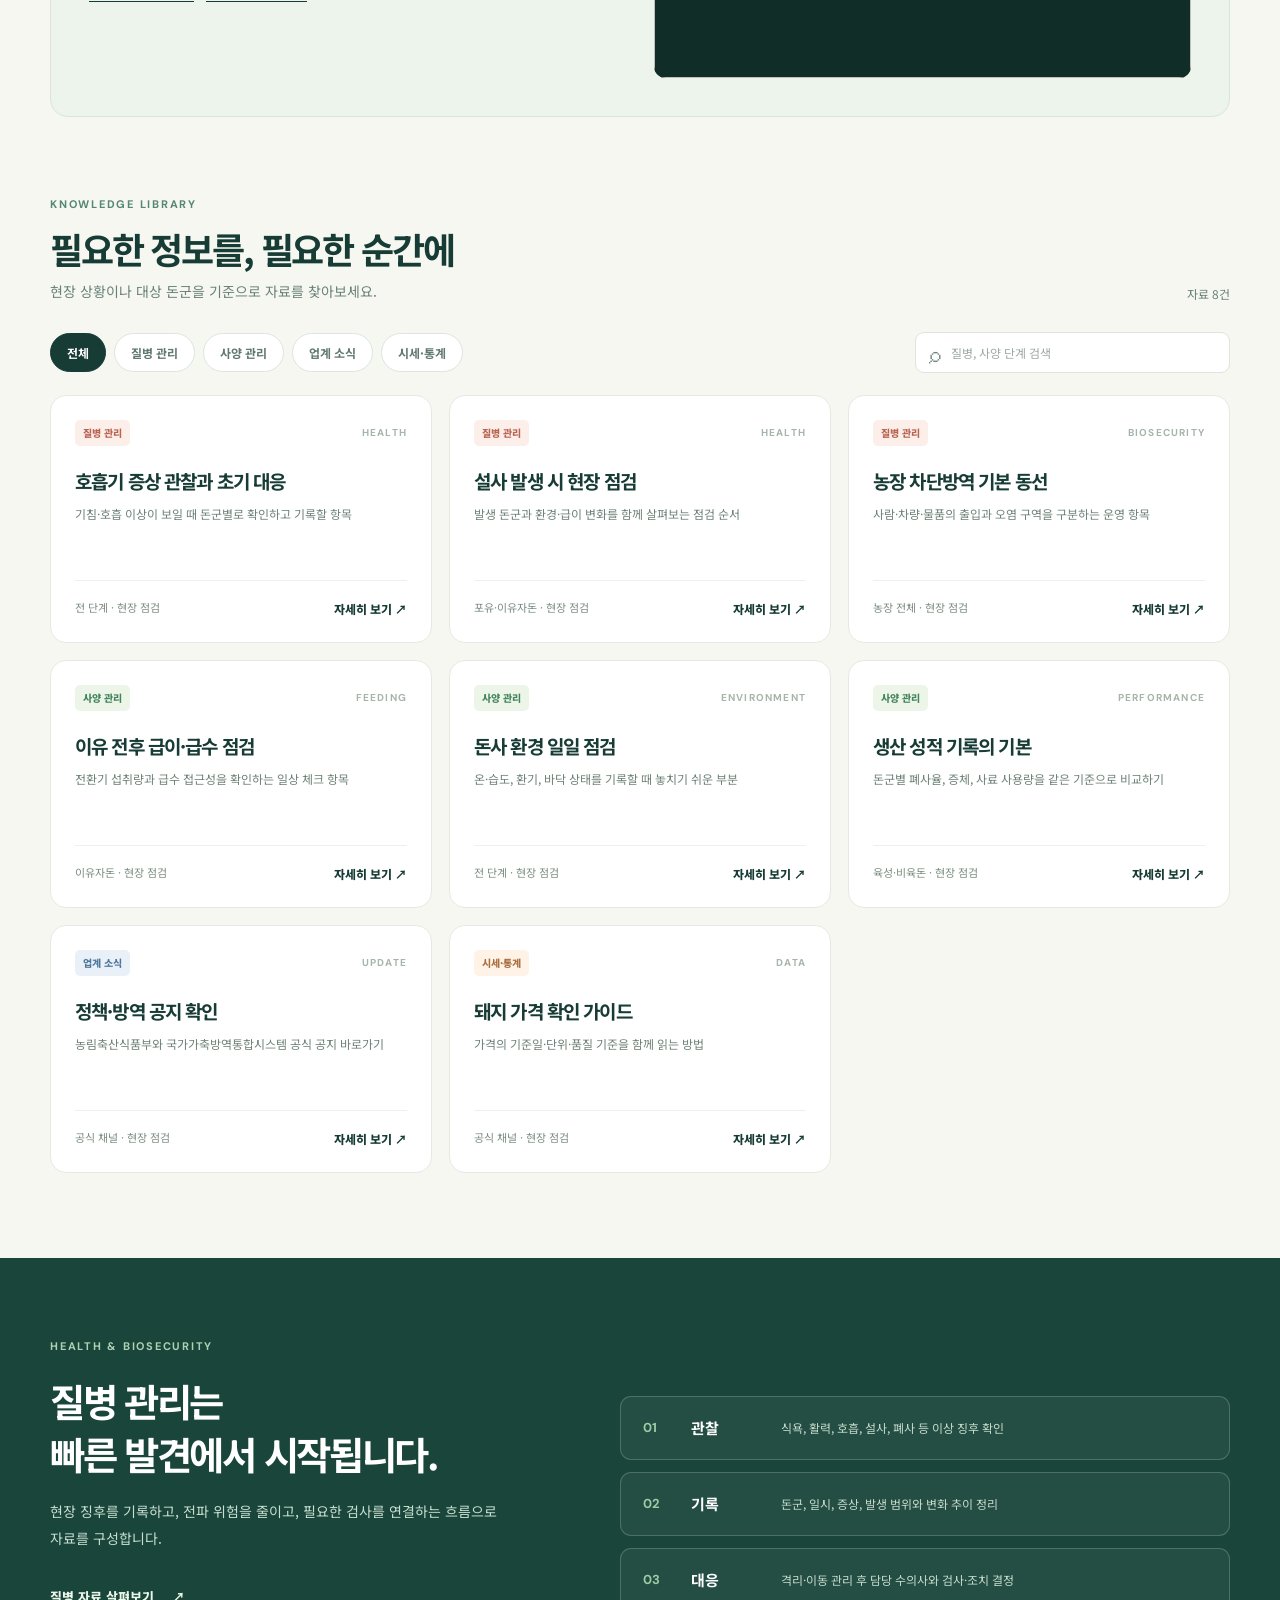
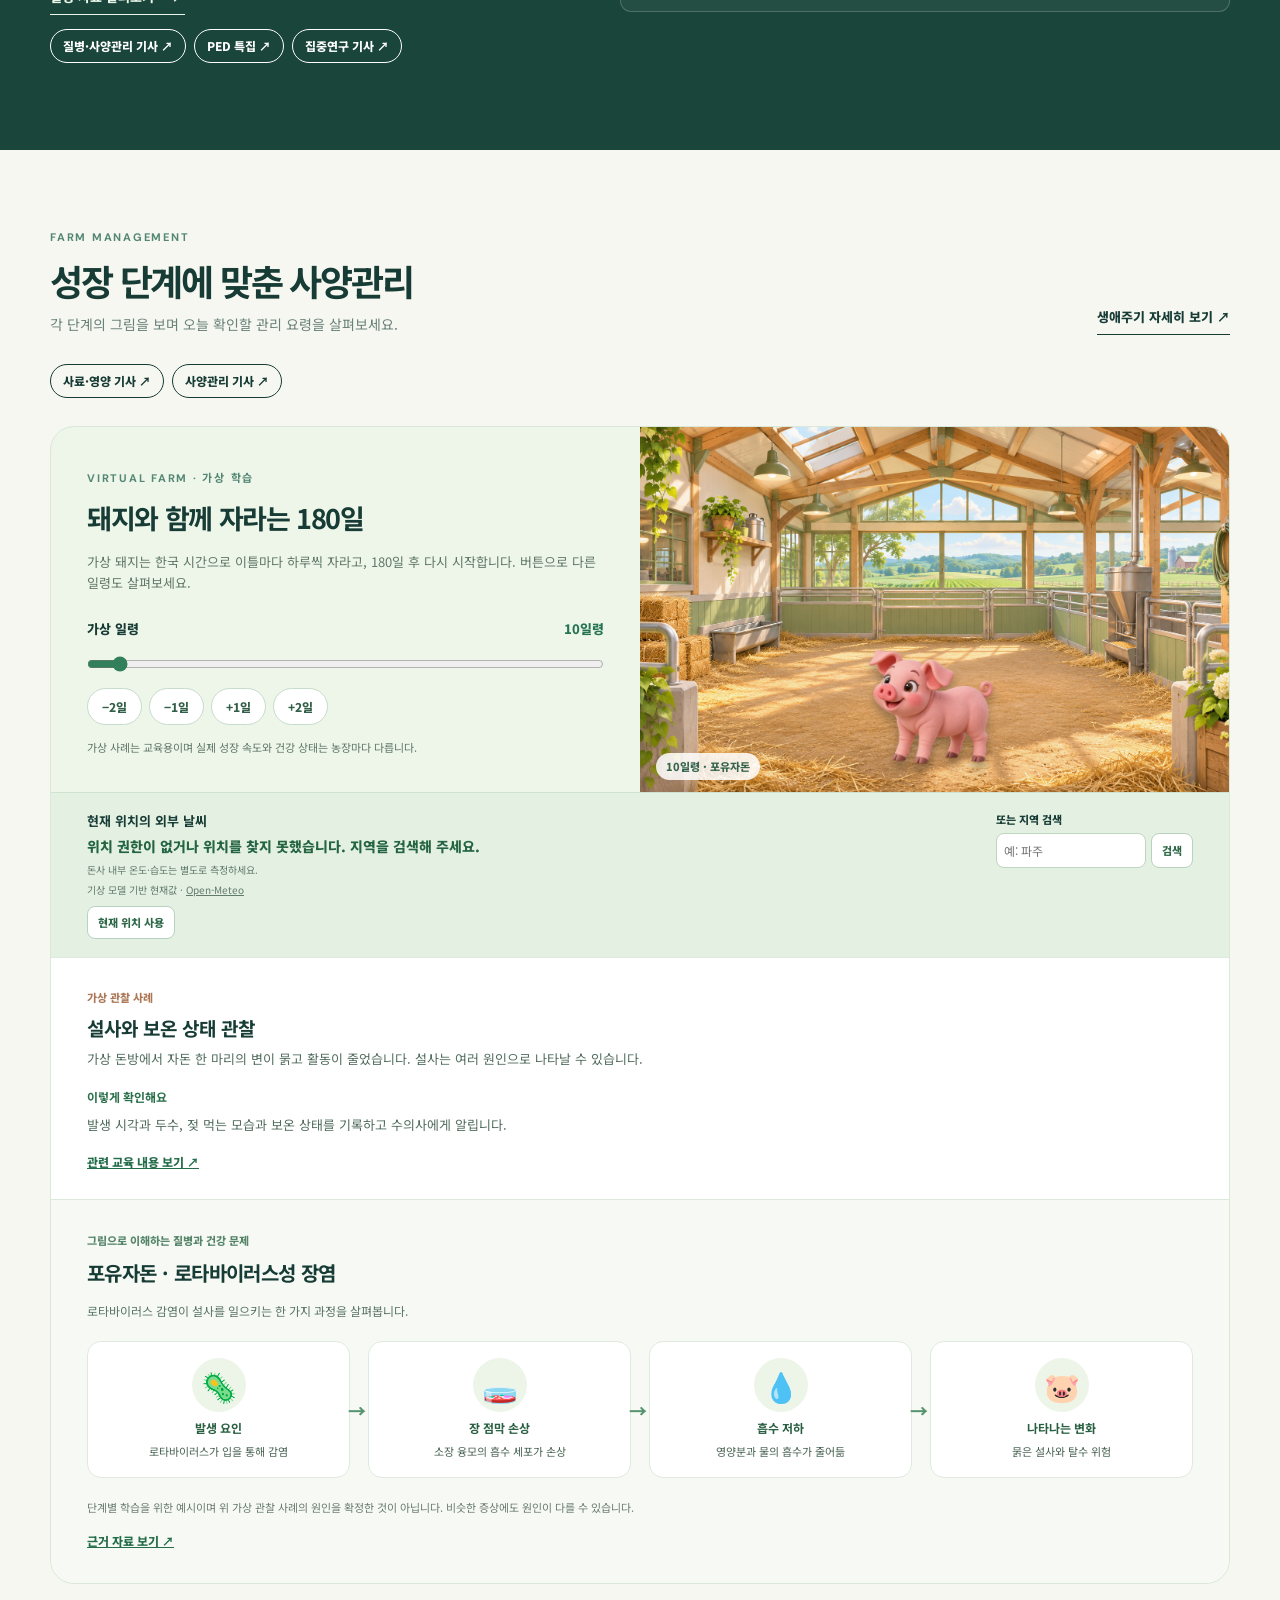
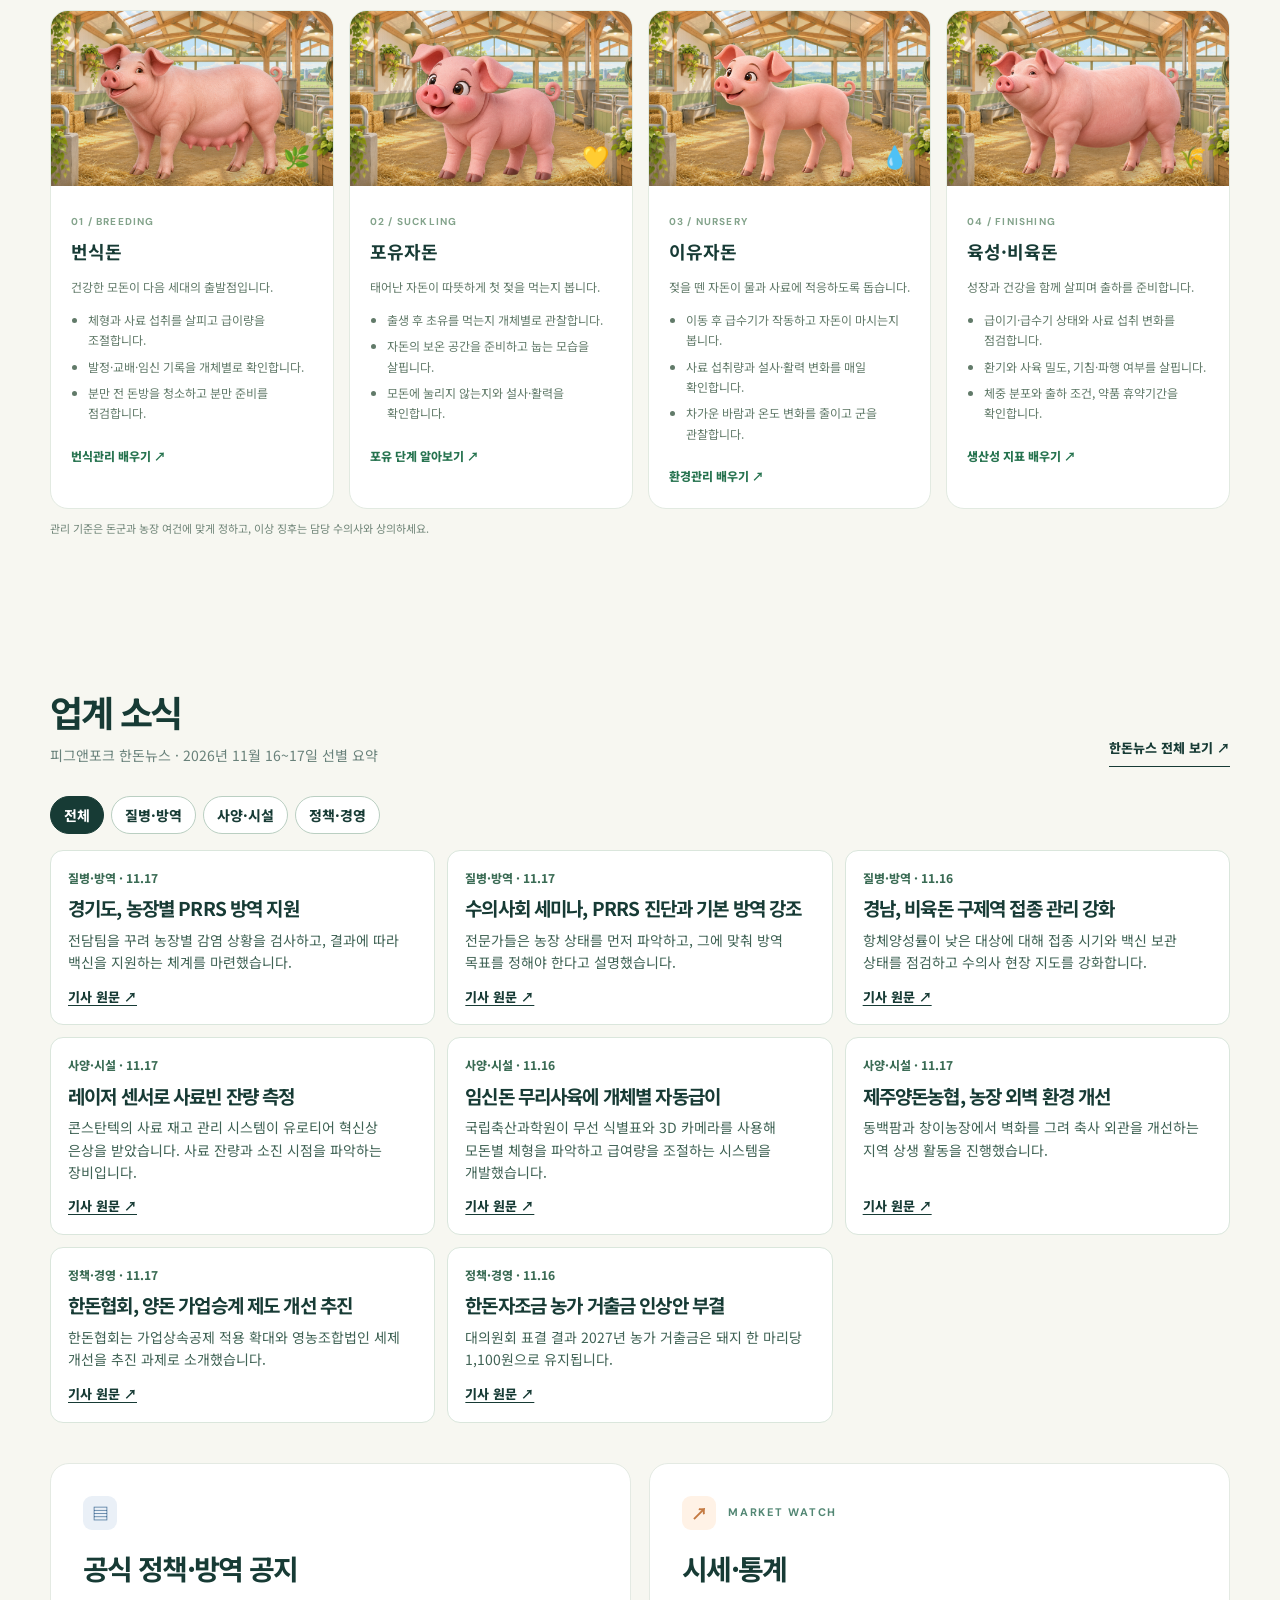
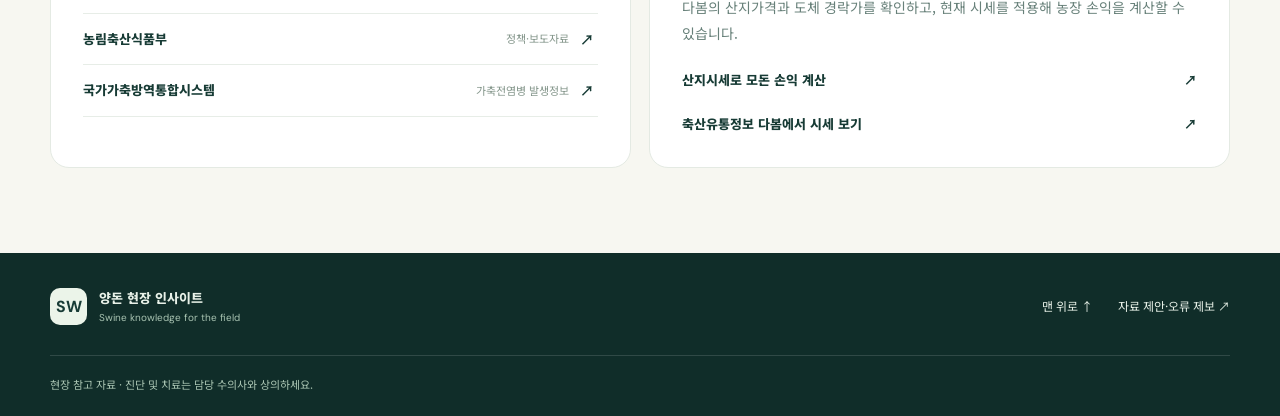
==== commit 7e3c367e: "Add PED photo articles and interactive pig speech bubbles" ====
--- a/index.html
+++ b/index.html
@@ -10,9 +10,9 @@
   <link rel="preconnect" href="https://fonts.googleapis.com">
   <link rel="preconnect" href="https://fonts.gstatic.com" crossorigin>
   <link href="https://fonts.googleapis.com/css2?family=DM+Sans:wght@400;500;600;700&family=Noto+Sans+KR:wght@400;500;600;700;800&display=swap" rel="stylesheet">
-  <link rel="stylesheet" href="styles.css?v=reading-library">
+  <link rel="stylesheet" href="styles.css?v=pig-bubble">
   <script src="app.js?v=handon" defer></script>
-  <script src="daily-pig.js?v=2" defer></script>
+  <script src="daily-pig.js?v=3" defer></script>
   <script src="growth-simulator.js?v=10" defer></script>
   <script src="farm-weather.js?v=1" defer></script>
 </head>
@@ -60,9 +60,12 @@
             <small>교육용 가상 사례입니다. 증상만으로 질병을 진단할 수 없으며, 이상이 있으면 담당 수의사와 상의하세요.</small>
           </section>
         </div>
-        <div class="hero-art" aria-hidden="true">
-          <div class="orbit orbit-one"></div><div class="orbit orbit-two"></div>
-          <div class="pig-stage pig-stage-illustrated"><img class="pig-illustration" src="assets/hero-pig.png" alt="" width="1293" height="1217" fetchpriority="high"></div>
+        <div class="hero-art">
+          <div class="orbit orbit-one" aria-hidden="true"></div><div class="orbit orbit-two" aria-hidden="true"></div>
+          <div class="pig-speech" id="pig-speech" role="status" aria-atomic="true">나를 콕 눌러 봐요!</div>
+          <button class="pig-stage pig-stage-illustrated" id="pig-talk" type="button" aria-label="아기돼지의 다음 대사 보기" aria-controls="pig-speech">
+            <img class="pig-illustration" src="assets/hero-pig.png" alt="" width="1293" height="1217" fetchpriority="high">
+          </button>
         </div>
       </div>
     </section>
@@ -180,7 +183,7 @@
       <div class="card-grid" id="card-grid"></div><p class="empty-state" id="empty-state" hidden>검색 결과가 없습니다. 다른 단어로 검색해 보세요.</p>
     </section>
 
-    <section class="feature-section" id="disease"><div class="wrap feature-grid"><div class="feature-lead"><span class="section-kicker light">HEALTH & BIOSECURITY</span><h2>질병 관리는<br>빠른 발견에서 시작됩니다.</h2><p>현장 징후를 기록하고, 전파 위험을 줄이고, 필요한 검사를 연결하는 흐름으로 자료를 구성합니다.</p><a class="text-link light-link" href="#explore" data-jump-filter="disease">질병 자료 살펴보기 <span>↗</span></a><div class="reading-shortcuts"><a href="articles.html?topic=health">질병·사양관리 기사 ↗</a><a href="articles.html?topic=research">집중연구 기사 ↗</a></div></div><div class="feature-steps"><div><span>01</span><strong>관찰</strong><p>식욕, 활력, 호흡, 설사, 폐사 등 이상 징후 확인</p></div><div><span>02</span><strong>기록</strong><p>돈군, 일시, 증상, 발생 범위와 변화 추이 정리</p></div><div><span>03</span><strong>대응</strong><p>격리·이동 관리 후 담당 수의사와 검사·조치 결정</p></div></div></div></section>
+    <section class="feature-section" id="disease"><div class="wrap feature-grid"><div class="feature-lead"><span class="section-kicker light">HEALTH & BIOSECURITY</span><h2>질병 관리는<br>빠른 발견에서 시작됩니다.</h2><p>현장 징후를 기록하고, 전파 위험을 줄이고, 필요한 검사를 연결하는 흐름으로 자료를 구성합니다.</p><a class="text-link light-link" href="#explore" data-jump-filter="disease">질병 자료 살펴보기 <span>↗</span></a><div class="reading-shortcuts"><a href="articles.html?topic=health">질병·사양관리 기사 ↗</a><a href="articles.html?topic=ped">PED 특집 ↗</a><a href="articles.html?topic=research">집중연구 기사 ↗</a></div></div><div class="feature-steps"><div><span>01</span><strong>관찰</strong><p>식욕, 활력, 호흡, 설사, 폐사 등 이상 징후 확인</p></div><div><span>02</span><strong>기록</strong><p>돈군, 일시, 증상, 발생 범위와 변화 추이 정리</p></div><div><span>03</span><strong>대응</strong><p>격리·이동 관리 후 담당 수의사와 검사·조치 결정</p></div></div></div></section>
 
     <section class="section wrap management-section" id="management" aria-labelledby="management-heading">
       <div class="section-heading"><div><span class="section-kicker">FARM MANAGEMENT</span><h2 id="management-heading">성장 단계에 맞춘 사양관리</h2><p>각 단계의 그림을 보며 오늘 확인할 관리 요령을 살펴보세요.</p></div><a class="text-link" href="course.html#chapter-2">생애주기 자세히 보기 ↗</a></div>
--- a/styles.css
+++ b/styles.css
@@ -103,6 +103,49 @@
   transform: translateY(var(--pig-rise, 0)) rotate(var(--pig-tilt, 0deg)) scaleY(var(--pig-posture, 1));
   transform-origin: center 86%;
 }
+.hero-art {
+  display: flex;
+  flex-direction: column;
+  justify-content: center;
+  padding-block: 16px;
+}
+.pig-speech {
+  position: relative;
+  z-index: 2;
+  width: fit-content;
+  max-width: min(330px, 100%);
+  margin: 0 auto 12px;
+  padding: 12px 18px;
+  border-radius: 18px;
+  background: #fff7e6;
+  color: #243f35;
+  box-shadow: 0 6px 18px #112d2866;
+  font-size: 15px;
+  font-weight: 800;
+  text-align: center;
+  word-break: keep-all;
+  overflow-wrap: anywhere;
+}
+.pig-speech::after {
+  content: '';
+  position: absolute;
+  top: 100%;
+  left: calc(50% - 9px);
+  border: 9px solid transparent;
+  border-top-color: #fff7e6;
+}
+#pig-talk {
+  flex: none;
+  padding: 0;
+  border: 0;
+  border-radius: 16px;
+  background: transparent;
+  touch-action: manipulation;
+}
+#pig-talk .pig-illustration { display: block; }
+@media (max-width: 720px) {
+  .hero-art { height: auto; }
+}
 .pig-stage-illustrated[data-mood=tired] { --pig-rise: 7px; --pig-tilt: -6deg; --pig-posture: .94; }
 .pig-stage-illustrated[data-mood=cough] { --pig-tilt: -4deg; --pig-posture: .97; }
 .pig-stage-illustrated[data-mood=water],
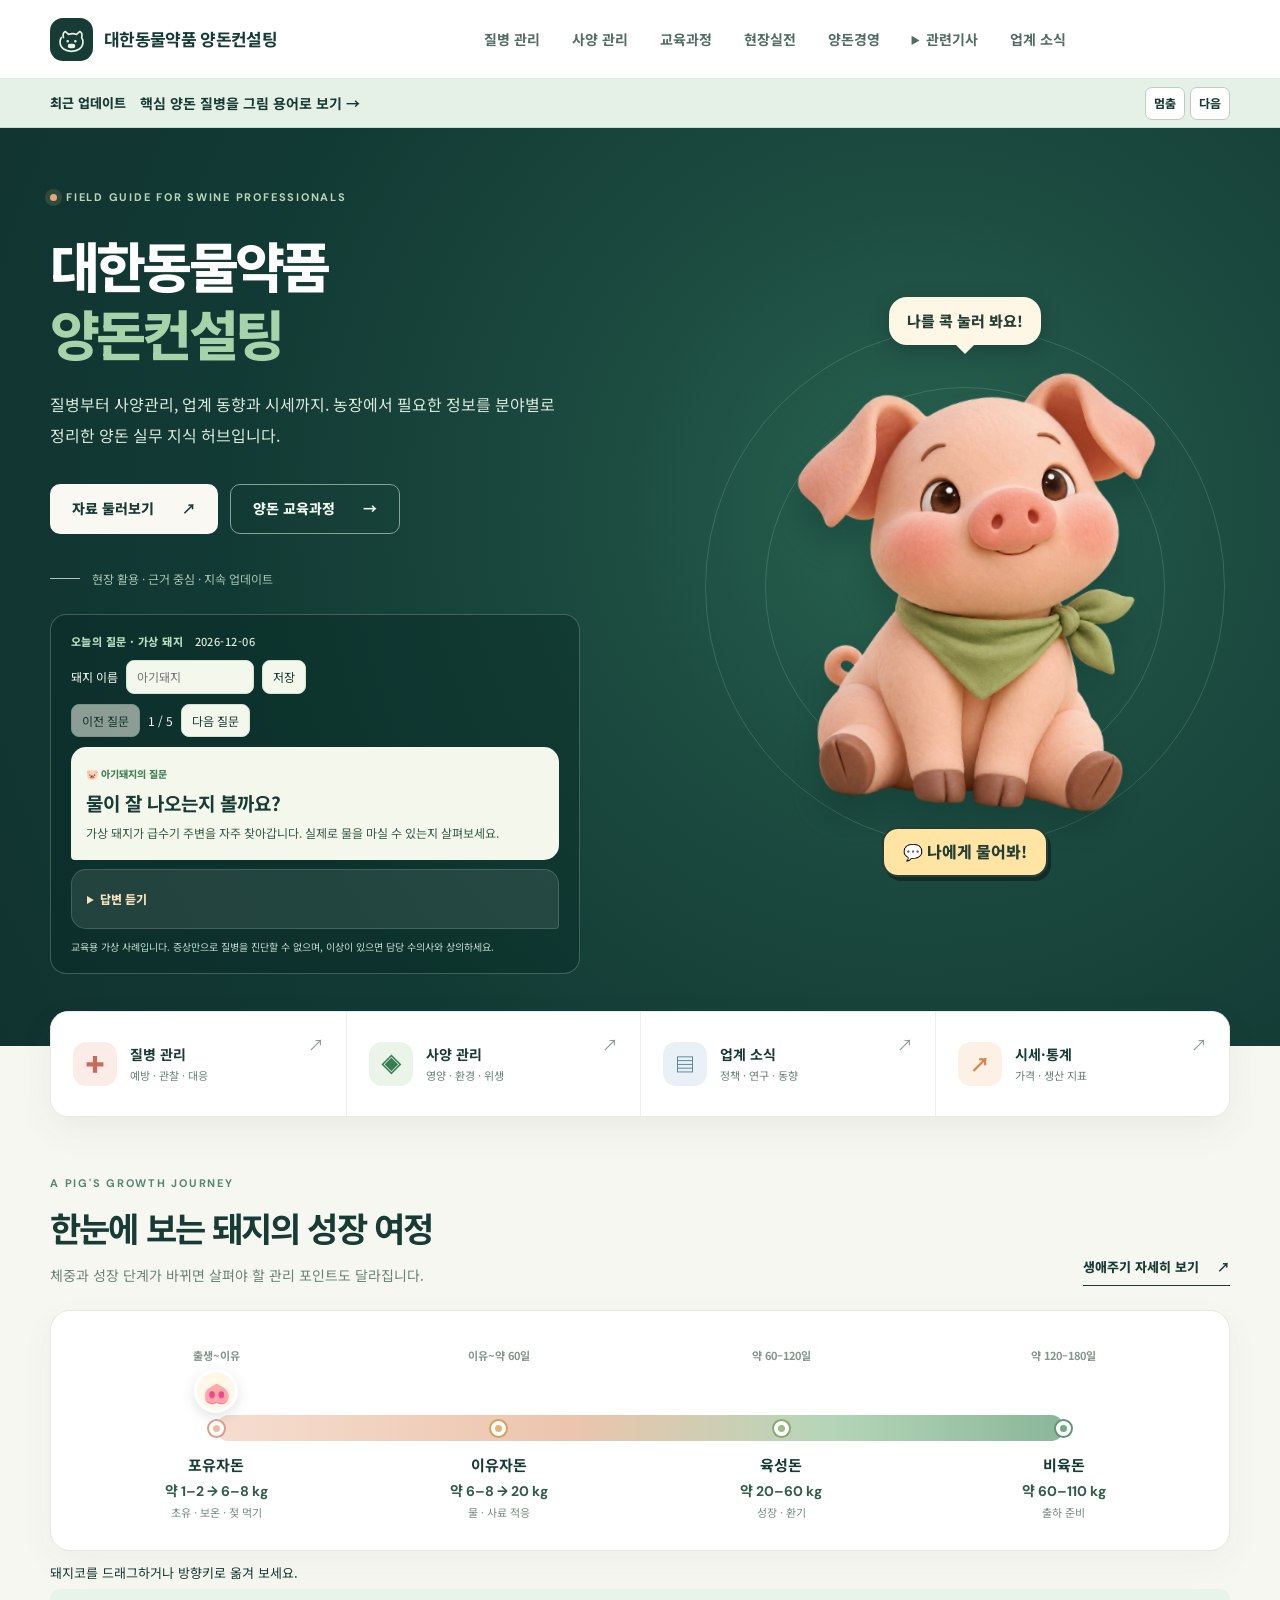
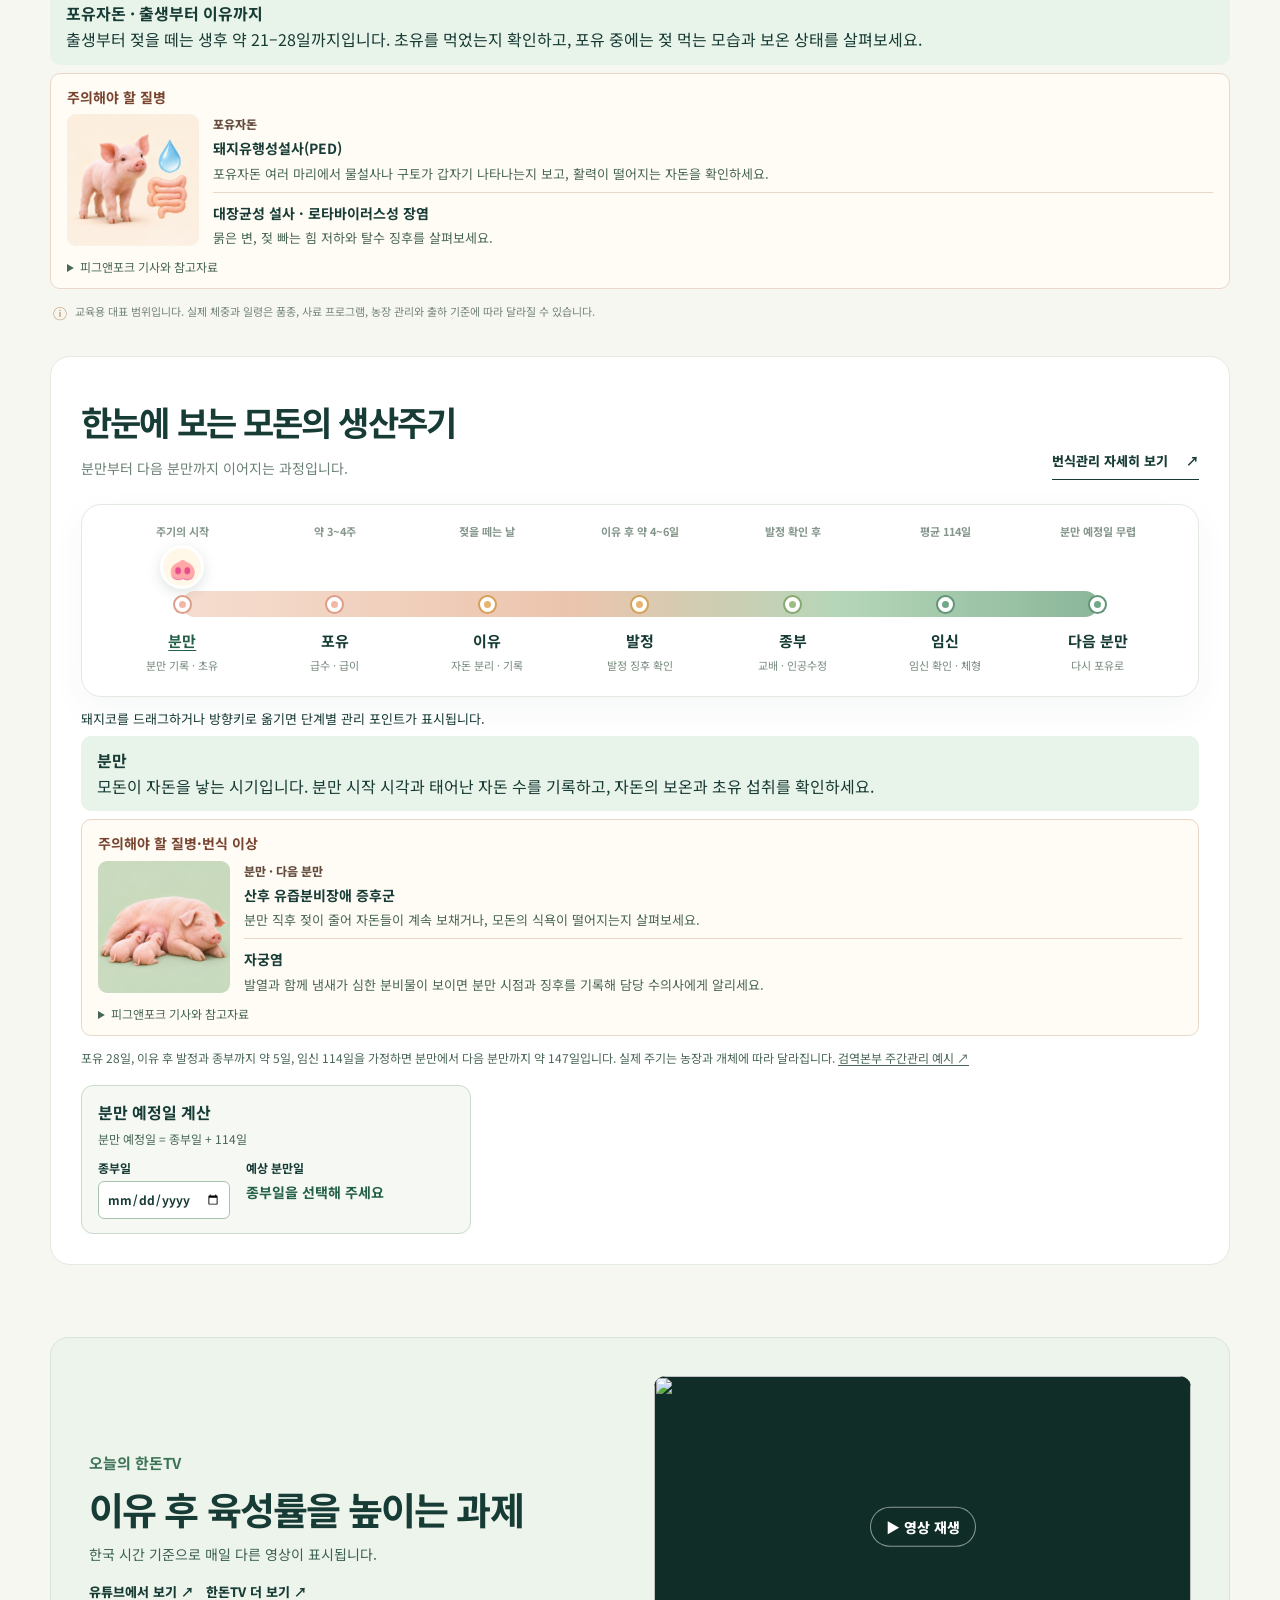
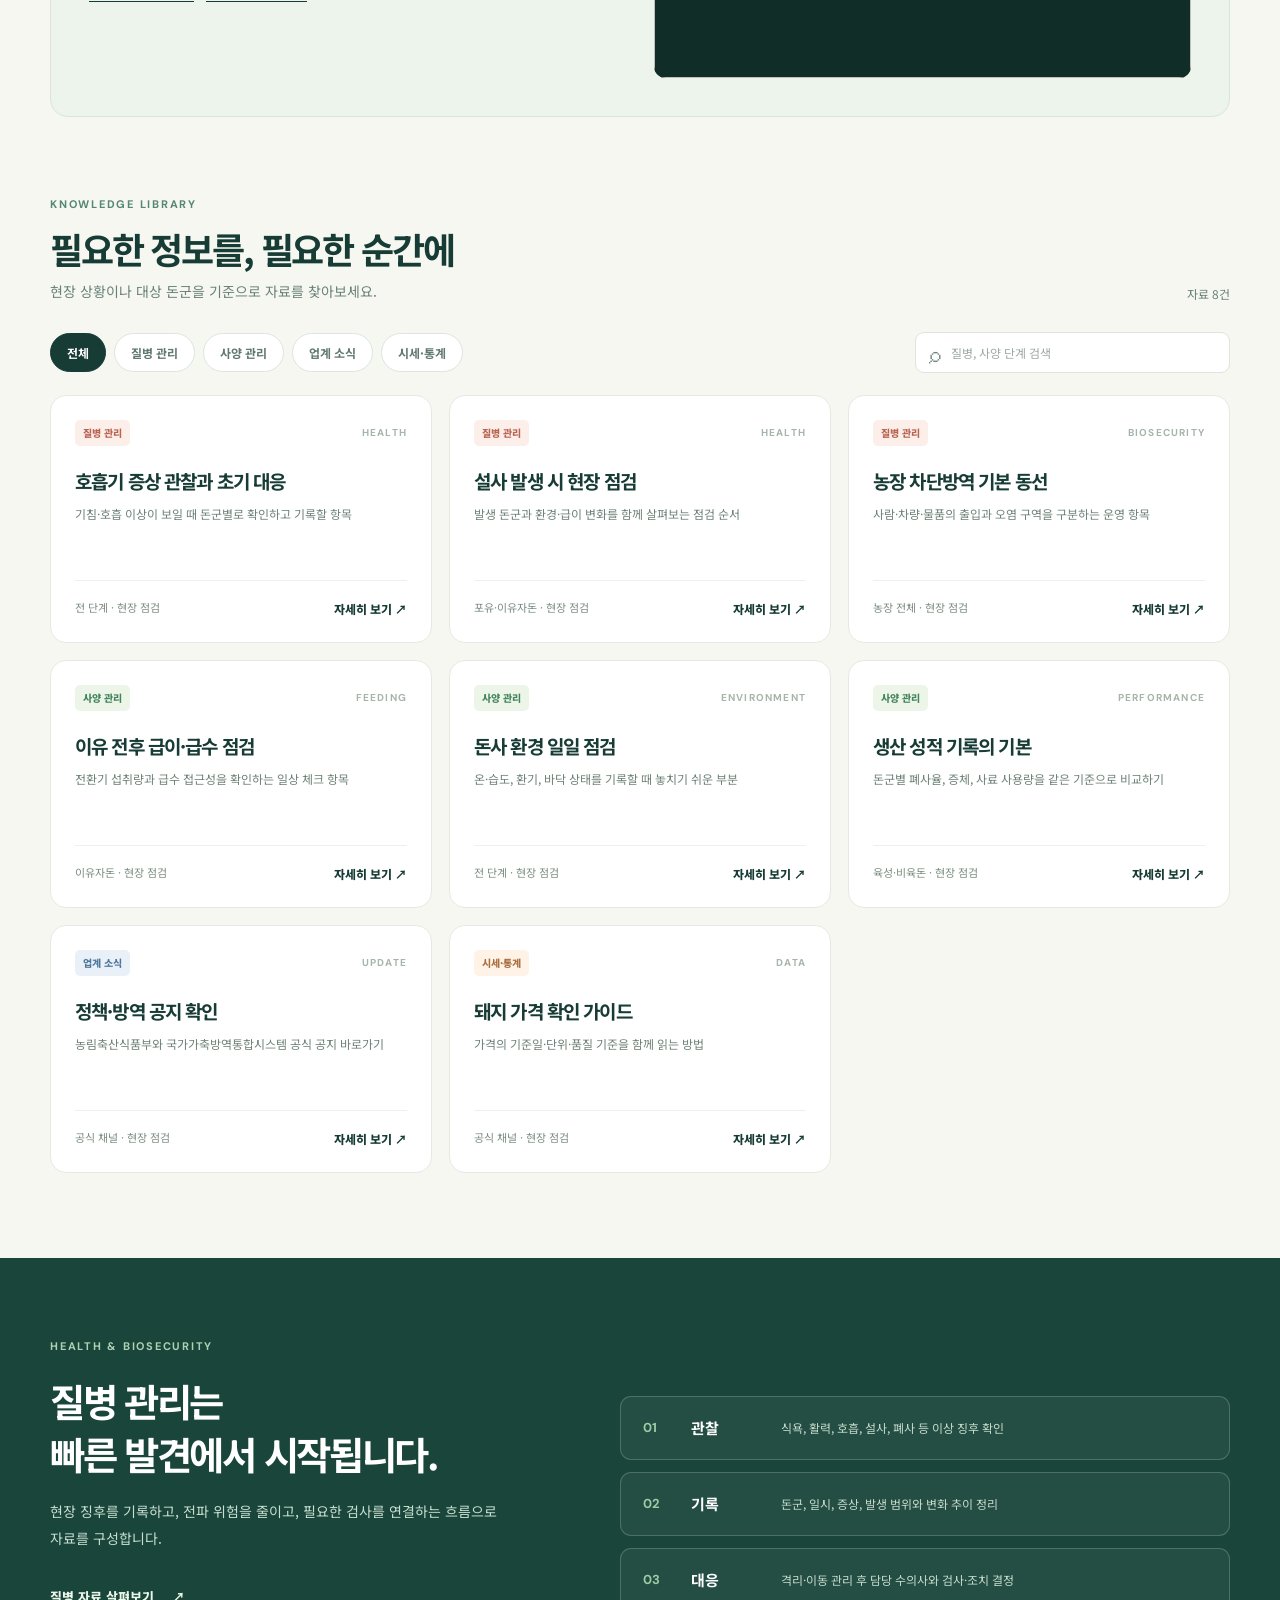
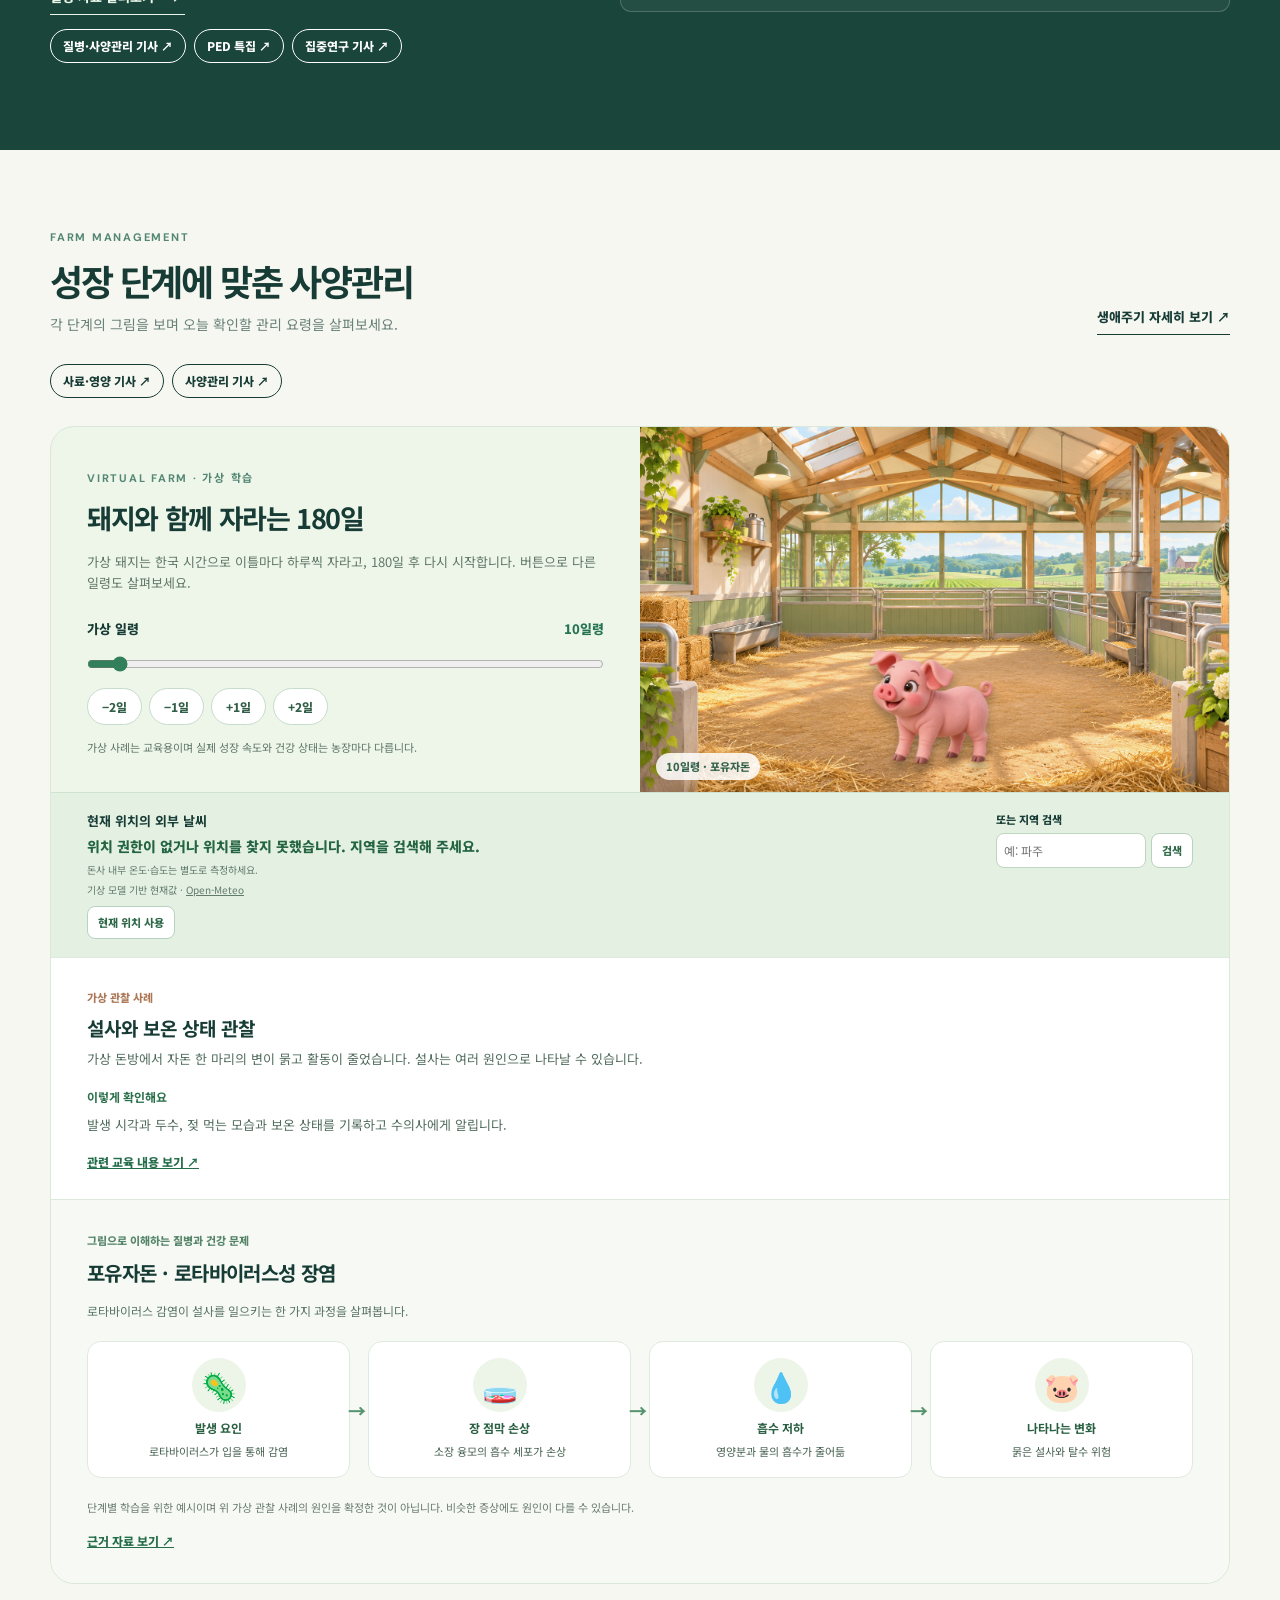
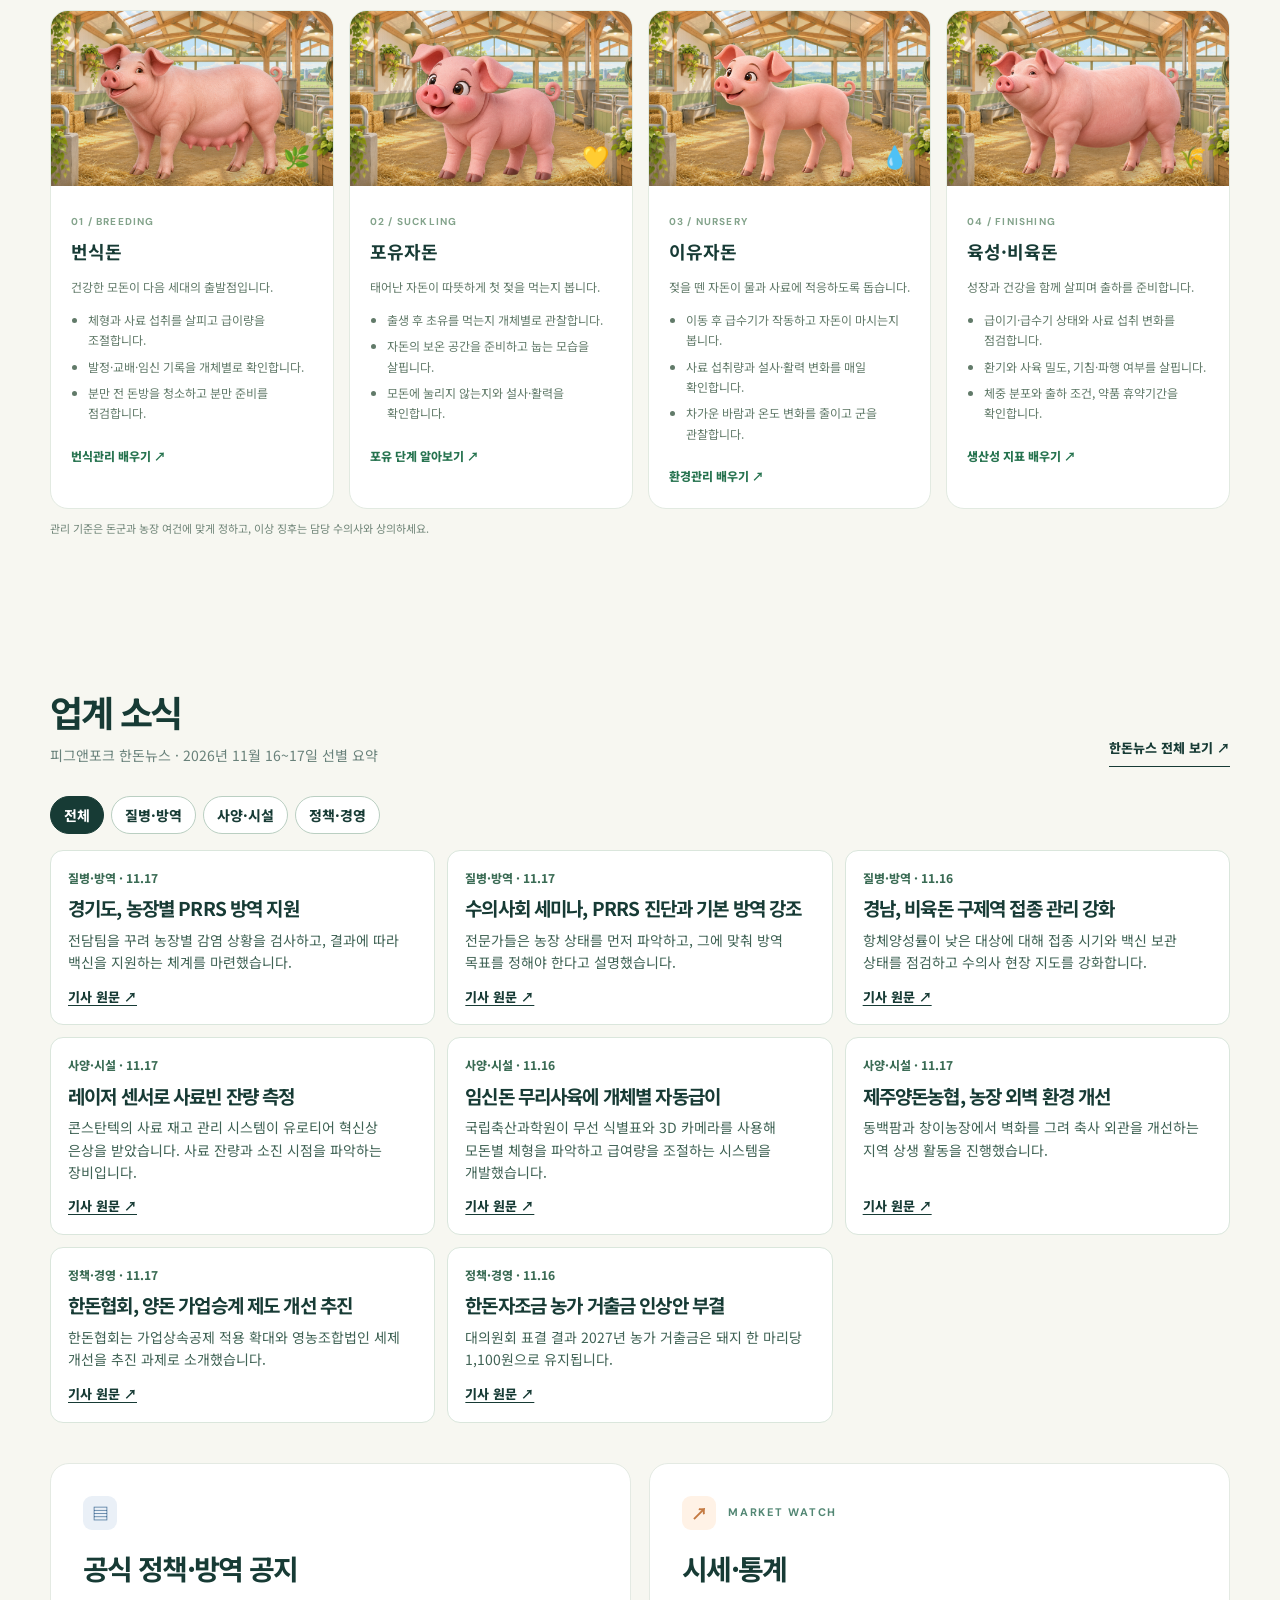
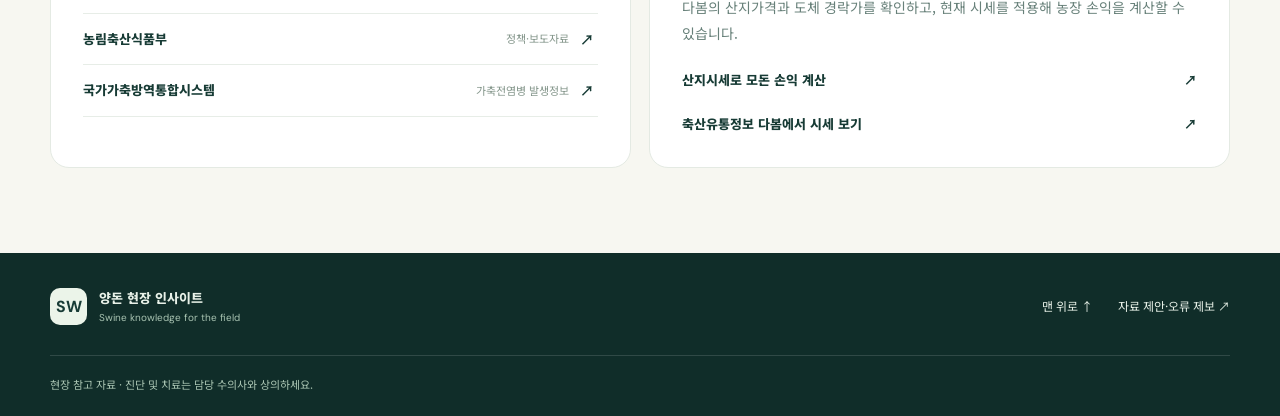
==== commit ef1e59a3: "Index related articles by topic and add pig AI chat" ====
--- a/index.html
+++ b/index.html
@@ -10,11 +10,13 @@
   <link rel="preconnect" href="https://fonts.googleapis.com">
   <link rel="preconnect" href="https://fonts.gstatic.com" crossorigin>
   <link href="https://fonts.googleapis.com/css2?family=DM+Sans:wght@400;500;600;700&family=Noto+Sans+KR:wght@400;500;600;700;800&display=swap" rel="stylesheet">
-  <link rel="stylesheet" href="styles.css?v=pig-bubble">
+  <link rel="stylesheet" href="styles.css?v=related-menu">
   <script src="app.js?v=handon" defer></script>
   <script src="daily-pig.js?v=3" defer></script>
   <script src="growth-simulator.js?v=10" defer></script>
   <script src="farm-weather.js?v=1" defer></script>
+  <link rel="stylesheet" href="pig-chat.css?v=1">
+  <script src="pig-chat.js?v=1" defer></script>
 </head>
 <body>
   <a class="skip-link" href="#main">본문 바로가기</a>
@@ -25,11 +27,11 @@
         <strong class="brand-name">대한동물약품 양돈컨설팅</strong>
       </a>
       <nav class="desktop-nav" aria-label="주 메뉴">
-        <a href="#disease">질병 관리</a><a href="#management">사양 관리</a><a href="course.html">교육과정</a><a href="articles.html?topic=field">현장실전</a><a href="articles.html?topic=business">양돈경영</a><a href="#news">업계 소식</a>
+        <a href="#disease">질병 관리</a><a href="#management">사양 관리</a><a href="course.html">교육과정</a><a href="articles.html?topic=field">현장실전</a><a href="articles.html?topic=business">양돈경영</a><details class="related-menu"><summary>관련기사</summary><div class="related-menu-links"><a href="articles.html?topic=related">전체 관련기사</a><a href="articles.html?topic=related&amp;category=health">질병·방역</a><a href="articles.html?topic=related&amp;category=breeding">번식·모돈</a><a href="articles.html?topic=related&amp;category=piglets">자돈·육성</a><a href="articles.html?topic=related&amp;category=nutrition">사료·영양</a><a href="articles.html?topic=related&amp;category=environment">시설·환경</a><a href="articles.html?topic=related&amp;category=business">경영·생산성</a><a href="articles.html?topic=related&amp;category=technology">데이터·기술</a><a href="articles.html?topic=related&amp;category=industry">산업·현장</a></div></details><a href="#news">업계 소식</a>
       </nav>
       <button class="menu-toggle" type="button" aria-label="메뉴 열기" aria-expanded="false" aria-controls="mobile-menu"><span></span><span></span><span></span></button>
     </div>
-    <nav class="mobile-nav" id="mobile-menu" aria-label="모바일 메뉴" hidden><a href="#disease">질병 관리</a><a href="#management">사양 관리</a><a href="course.html">교육과정</a><a href="articles.html?topic=field">현장실전</a><a href="articles.html?topic=business">양돈경영</a><a href="#news">업계 소식</a></nav>
+    <nav class="mobile-nav" id="mobile-menu" aria-label="모바일 메뉴" hidden><a href="#disease">질병 관리</a><a href="#management">사양 관리</a><a href="course.html">교육과정</a><a href="articles.html?topic=field">현장실전</a><a href="articles.html?topic=business">양돈경영</a><details class="related-menu"><summary>관련기사</summary><div class="related-menu-links"><a href="articles.html?topic=related">전체 관련기사</a><a href="articles.html?topic=related&amp;category=health">질병·방역</a><a href="articles.html?topic=related&amp;category=breeding">번식·모돈</a><a href="articles.html?topic=related&amp;category=piglets">자돈·육성</a><a href="articles.html?topic=related&amp;category=nutrition">사료·영양</a><a href="articles.html?topic=related&amp;category=environment">시설·환경</a><a href="articles.html?topic=related&amp;category=business">경영·생산성</a><a href="articles.html?topic=related&amp;category=technology">데이터·기술</a><a href="articles.html?topic=related&amp;category=industry">산업·현장</a></div></details><a href="#news">업계 소식</a></nav>
   </header>
 
   <aside class="updates-bar" aria-label="최근 업데이트">
@@ -66,6 +68,7 @@
           <button class="pig-stage pig-stage-illustrated" id="pig-talk" type="button" aria-label="아기돼지의 다음 대사 보기" aria-controls="pig-speech">
             <img class="pig-illustration" src="assets/hero-pig.png" alt="" width="1293" height="1217" fetchpriority="high">
           </button>
+          <button class="pig-chat-open" id="pig-chat-open" type="button" aria-haspopup="dialog" aria-controls="pig-chat-dialog">💬 나에게 물어봐!</button>
         </div>
       </div>
     </section>
@@ -230,5 +233,32 @@
   </main>
   <footer class="footer"><div class="wrap footer-inner"><div class="footer-brand"><span class="footer-mark">SW</span><span>양돈 현장 인사이트<small>Swine knowledge for the field</small></span></div><div class="footer-links"><a href="#top">맨 위로 ↑</a><a href="https://github.com/micolrun/sw/issues" target="_blank" rel="noopener noreferrer">자료 제안·오류 제보 ↗</a></div></div><div class="wrap footer-bottom">현장 참고 자료 · 진단 및 치료는 담당 수의사와 상의하세요.</div></footer>
   <dialog id="detail-dialog" aria-labelledby="dialog-title"><button class="dialog-close" type="button" aria-label="닫기">×</button><div id="dialog-content"></div></dialog>
+  <dialog class="pig-chat" id="pig-chat-dialog" aria-labelledby="pig-chat-title">
+    <header class="pig-chat-header">
+      <img src="assets/hero-pig.png" alt="" width="60" height="60">
+      <div><h2 id="pig-chat-title"><span id="pig-chat-name">아기돼지</span>와 이야기</h2><p>꿀꿀! 함께 알아보자.</p></div>
+      <button id="pig-chat-close" type="button" aria-label="대화창 닫기">×</button>
+    </header>
+    <div class="pig-chat-log" id="pig-chat-log" role="log" aria-label="돼지와의 대화" aria-live="polite"></div>
+    <div class="pig-chat-examples" aria-label="질문 예시">
+      <button type="button">자돈이 설사하면 무엇을 살펴봐?</button>
+      <button type="button">이유 후 사료를 잘 먹게 하려면?</button>
+      <button type="button">돼지에게 알맞은 환기는?</button>
+    </div>
+    <form id="pig-chat-form">
+      <label for="pig-chat-input">궁금한 질문</label>
+      <div class="pig-chat-compose">
+        <textarea id="pig-chat-input" rows="2" maxlength="500" placeholder="돼지의 건강·먹이·생활, 무엇이 궁금해?" required></textarea>
+        <button id="pig-chat-send" type="submit" disabled>보내기 ↗</button>
+      </div>
+    </form>
+    <div class="pig-chat-actions">
+      <button id="pig-chat-connect" type="button" disabled>무료 AI 연결</button>
+      <button id="pig-chat-reset" type="button">새 대화</button>
+      <span id="pig-chat-status" role="status"></span>
+    </div>
+    <p class="pig-chat-info">Puter의 월 제공량으로 이용합니다. 질문·최근 대화·관련 교육자료가 Puter AI로 전송됩니다. <a href="https://docs.puter.com/user-pays-model/" target="_blank" rel="noopener noreferrer">이용 조건</a></p>
+    <p class="pig-chat-info">교육용 AI 답변입니다. 질병 진단과 약품 사용은 담당 수의사와 확인하세요.</p>
+  </dialog>
 </body>
 </html>
--- a/styles.css
+++ b/styles.css
@@ -319,3 +319,26 @@
 .reading-shortcuts { display: flex; flex-wrap: wrap; gap: 8px; margin: 14px 0; }
 .reading-shortcuts a { padding: 6px 12px; border: 1px solid currentColor; border-radius: 999px; font-size: 12px; font-weight: 800; }
 .reading-shortcuts a:hover { text-decoration: underline; text-underline-offset: 3px; }
+.related-menu { position: relative; color: #526d65; font-size: 14px; font-weight: 700; }
+.related-menu summary { cursor: pointer; white-space: nowrap; }
+.related-menu-links {
+  position: absolute;
+  right: 0;
+  top: calc(100% + 12px);
+  z-index: 50;
+  display: grid;
+  min-width: 190px;
+  padding: 8px 14px;
+  border: 1px solid #dce6de;
+  border-radius: 12px;
+  background: #fff;
+  box-shadow: 0 12px 28px #173b3526;
+}
+.desktop-nav .related-menu-links a { padding-block: 7px; white-space: nowrap; }
+@media (max-width: 1020px) and (min-width: 721px) {
+  .desktop-nav { gap: 12px; }
+}
+@media (max-width: 720px) {
+  .mobile-nav .related-menu summary { padding: 12px 5px; border-top: 1px solid #edf1ed; }
+  .mobile-nav .related-menu-links { position: static; box-shadow: none; min-width: 0; padding: 0 14px; }
+}
--- a/pig-chat.css
+++ b/pig-chat.css
@@ -0,0 +1,92 @@
+.pig-chat-open {
+  position: relative;
+  z-index: 2;
+  padding: 10px 19px;
+  border: 2px solid #243f35;
+  border-radius: 16px;
+  background: #ffe4a3;
+  color: #243f35;
+  box-shadow: 3px 4px 0 #102d29;
+  font-weight: 800;
+}
+.pig-chat-open:hover { background: #fff0c9; }
+.pig-chat {
+  width: min(580px, calc(100% - 24px));
+  max-height: min(840px, calc(100dvh - 24px));
+  padding: 0;
+  overflow-y: auto;
+  border: 3px solid #253e35;
+  border-radius: 24px;
+  background: #fff9ec;
+  color: #253e35;
+  box-shadow: 8px 8px 0 #253e3555;
+}
+.pig-chat::backdrop { background: #0c292cb3; }
+.pig-chat-header {
+  display: flex;
+  align-items: center;
+  gap: 12px;
+  padding: 12px 18px;
+  border-bottom: 3px solid #253e35;
+  background: #f8d8ce;
+}
+.pig-chat-header img { flex: none; width: 60px; height: 60px; object-fit: contain; }
+.pig-chat-header h2 { margin: 0; font-size: 19px; line-height: 1.4; }
+.pig-chat .pig-chat-header p { margin: 3px 0 0; color: #375547; font-size: 12px; }
+.pig-chat-header button { margin-left: auto; border: 0; background: transparent; color: #253e35; font-size: 29px; }
+.pig-chat-log {
+  display: grid;
+  align-content: start;
+  gap: 15px;
+  height: clamp(180px, 34dvh, 330px);
+  padding: 18px 20px;
+  overflow-y: auto;
+  background-image: radial-gradient(#d5d7bd 1px, transparent 1px);
+  background-size: 10px 10px;
+}
+.pig-chat-message {
+  position: relative;
+  max-width: 91%;
+  padding: 11px 14px;
+  border: 2px solid #324c3e;
+  border-radius: 17px 17px 17px 4px;
+  background: #fff;
+  box-shadow: 2px 3px 0 #324c3e29;
+}
+.pig-chat-message[data-role="user"] {
+  justify-self: end;
+  border-radius: 17px 17px 4px 17px;
+  background: #dff0df;
+}
+.pig-chat-message strong { display: block; margin-bottom: 4px; font-size: 12px; }
+.pig-chat .pig-chat-message p { margin: 0; color: #294a39; font-size: 14px; line-height: 1.75; white-space: pre-wrap; word-break: keep-all; overflow-wrap: anywhere; }
+.pig-chat-sources { display: grid; gap: 5px; margin-top: 9px; padding-top: 8px; border-top: 1px dashed #9fb59e; }
+.pig-chat-sources a { color: #245b43; font-size: 12px; text-decoration: underline; }
+.pig-chat-examples { display: flex; flex-wrap: wrap; gap: 6px; padding: 12px 18px 0; }
+.pig-chat button { font-family: inherit; }
+.pig-chat-examples button, .pig-chat-actions button {
+  padding: 6px 10px;
+  border: 1px solid #6d8872;
+  border-radius: 12px;
+  background: #fffdf4;
+  color: #31523e;
+  font-size: 12px;
+}
+#pig-chat-form { margin: 12px 18px 0; }
+#pig-chat-form label { display: block; margin-bottom: 5px; font-size: 13px; font-weight: 800; }
+.pig-chat-compose { display: flex; align-items: stretch; gap: 8px; }
+.pig-chat-compose textarea { flex: 1; min-width: 0; resize: vertical; padding: 9px; border: 2px solid #78947c; border-radius: 12px; background: #fff; color: #253e35; font: inherit; font-size: 14px; }
+.pig-chat-compose button { border: 2px solid #253e35; border-radius: 12px; background: #285a43; color: #fff; padding: 9px 12px; font-size: 13px; font-weight: 800; white-space: nowrap; }
+.pig-chat button:disabled { opacity: .5; cursor: wait; }
+.pig-chat-actions { display: flex; flex-wrap: wrap; align-items: center; gap: 8px; margin: 10px 18px; }
+#pig-chat-status { color: #375547; font-size: 12px; }
+.pig-chat .pig-chat-info { margin: 6px 18px 12px; color: #526557; font-size: 11px; line-height: 1.6; }
+.pig-chat-info a { text-decoration: underline; }
+@media (max-width: 480px) {
+  .pig-chat-header { gap: 8px; padding-inline: 12px; }
+  .pig-chat-header h2 { font-size: 17px; }
+  .pig-chat-header img { width: 46px; height: 46px; }
+  .pig-chat-log { padding-inline: 13px; }
+  .pig-chat-examples { padding-inline: 12px; }
+  #pig-chat-form { margin-inline: 12px; }
+}
